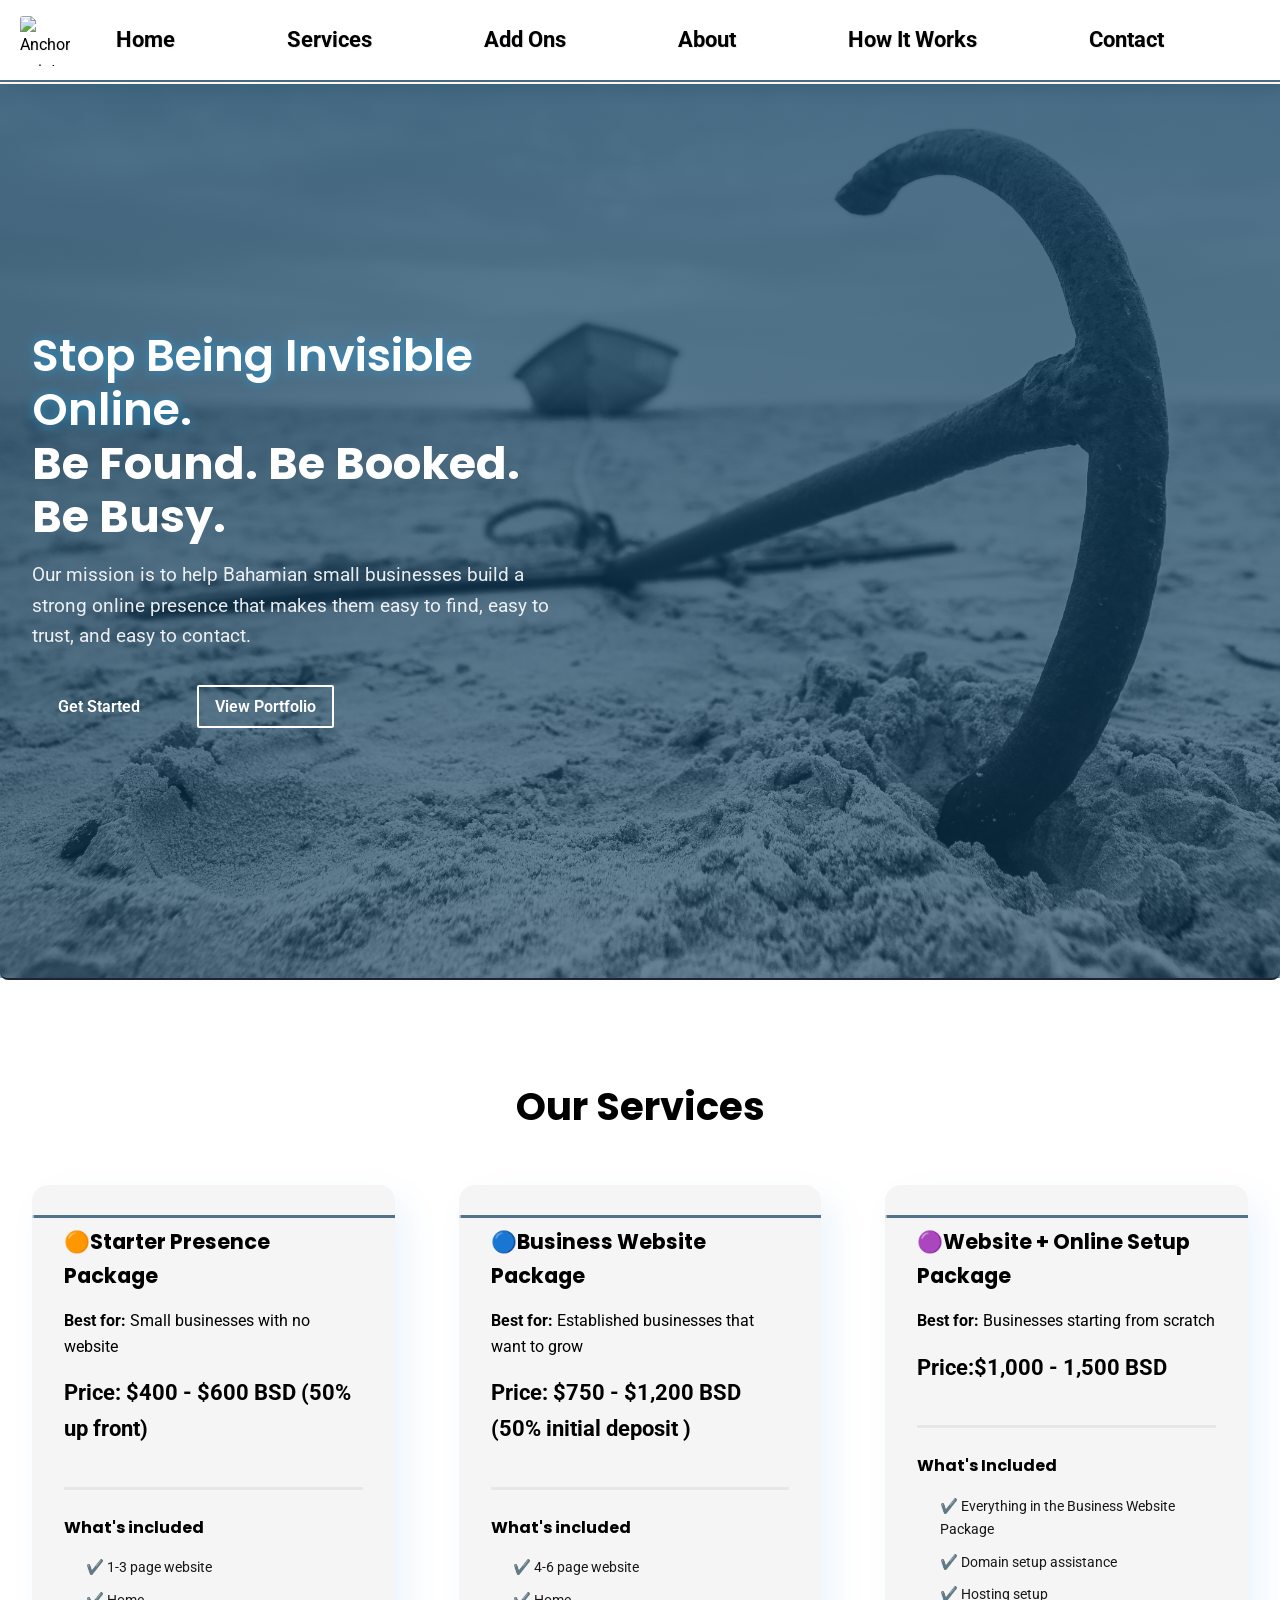
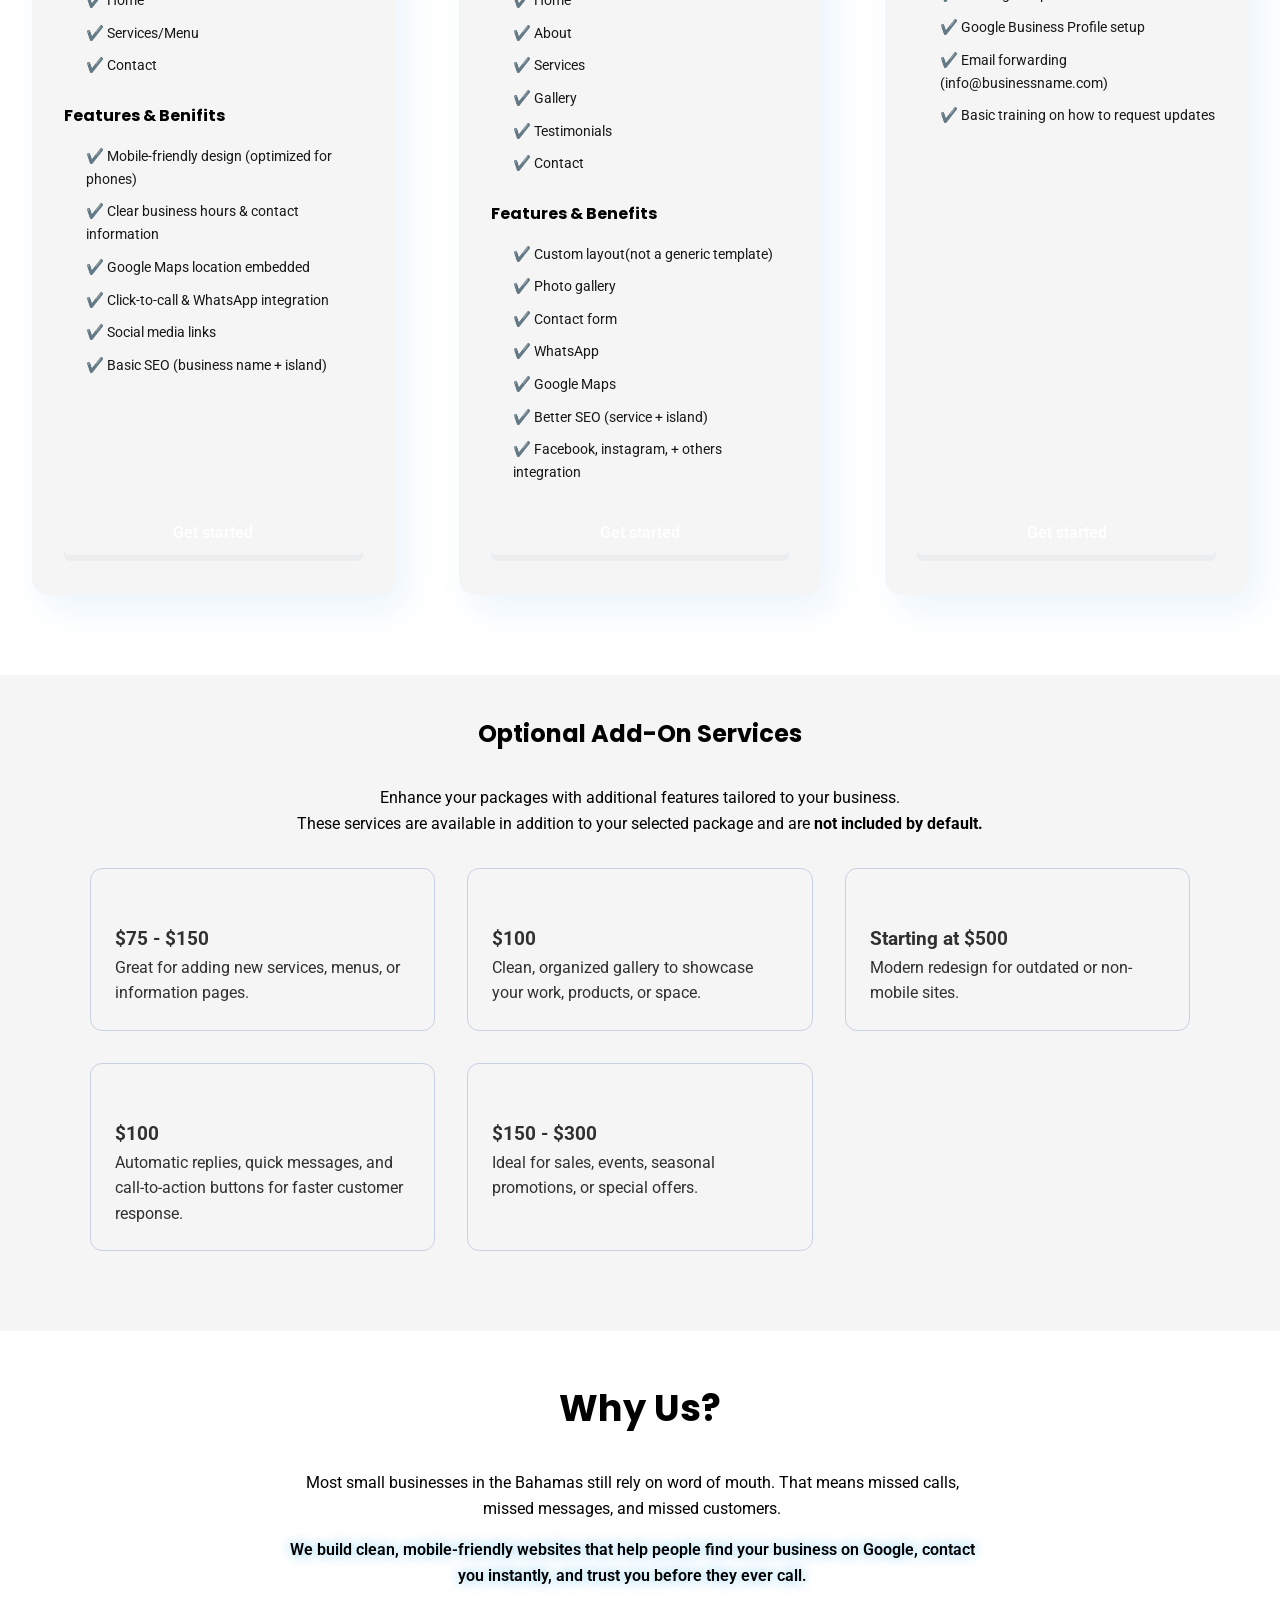
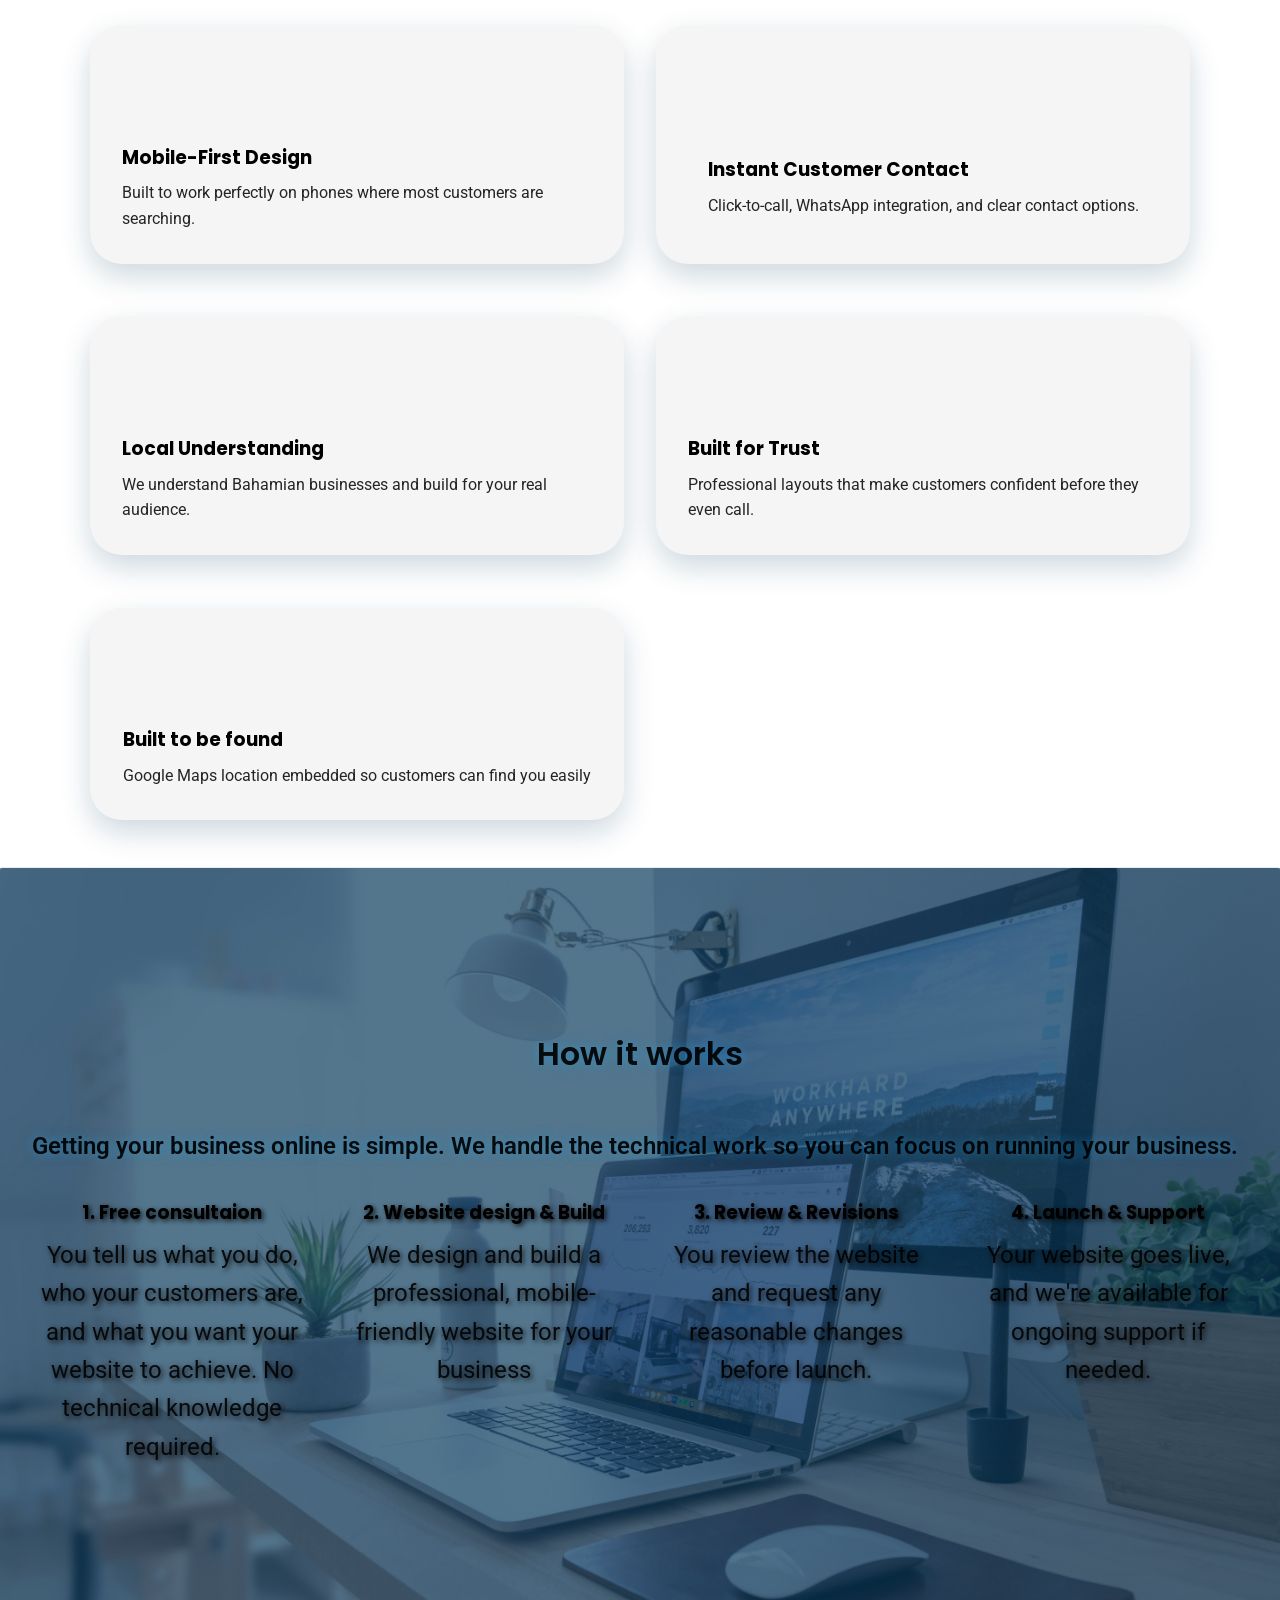
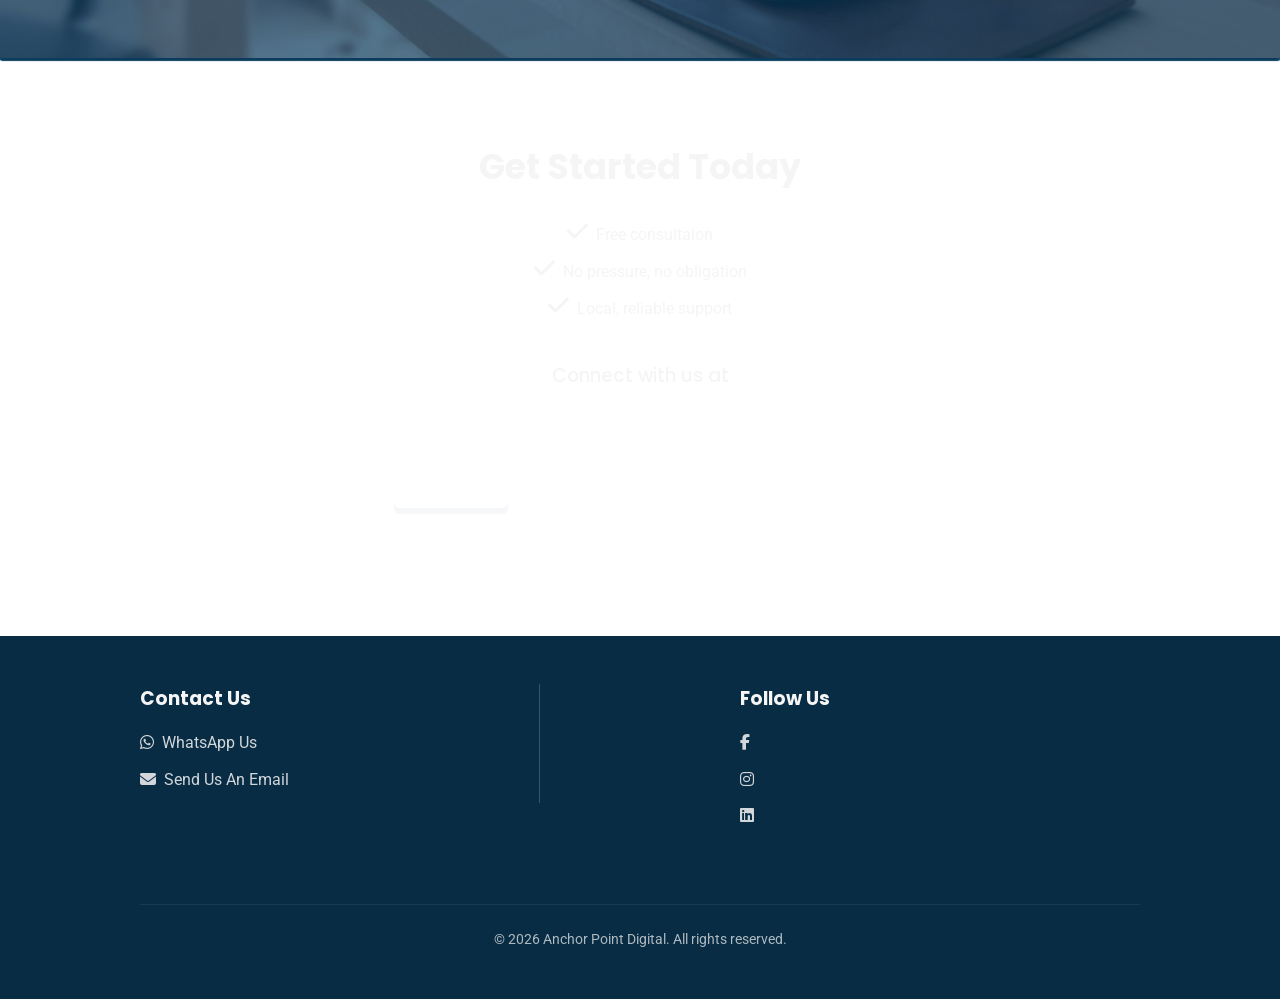
==== index.html @ 04b08243 "Update index.html" ====
<!DOCTYPE html>
<html lang="en">
<head>
    <meta charset="UTF-8">
    <meta name="viewport" content="width=device-width, initial-scale=1.0">
    <title>Anchor Point Digital</title>
    <link rel="stylesheet" href="css/root.css">
    <link rel="stylesheet" href="css/styles.css">    
    <link rel="preconnect" href="https://fonts.googleapis.com"/>
    <link rel="preconnect" href="https://fonts.gstatic.com" crossorigin/>
    <link href="https://fonts.googleapis.com/css2?family=Poppins:ital,wght@0,100;0,200;0,300;0,400;0,500;0,600;0,700;0,800;0,900;1,100;1,200;1,300;1,400;1,500;1,600;1,700;1,800;1,900&family=Roboto:ital,wght@0,100..900;1,100..900&display=swap" rel="stylesheet"/>
    <link rel="stylesheet" href="https://cdnjs.cloudflare.com/ajax/libs/font-awesome/6.5.1/css/all.min.css"/>
</head>

<body>
    <header>
        <!-- Logo plus quick links -->
        <nav class="nav-bar">
            <div class="nav-container">
                <img src="images/logo.png" alt="Anchor point digital Logo">

                <!-- desktop Menu -->

                <ul class="nav-links">
                    <li><a href="#home">Home</a></li>
                    <li><a href="#services">Services</a></li>
                    <li><a href="#addons">Add Ons</a></li>
                    <li><a href="#why-us">About</a></li>
                    <li><a href="#how-it-works"> How It Works</a></li>
                    <li><a href="#contact">Contact</a></li>
                </ul>

                <!-- Mobile humburger ☰</button> -->
            <button class="menu-toggle">☰</button>
            </div>
            

            <ul class="dropdown-menu">
                <li class="menu-logo">
                    <img src="../images/AnchorDigital.png" alt="company Logo"/>
                </li>
            
           <!-- Mobile dropdown menu -->
                    <li><a href="#home">Home</a></li>
                    <li><a href="#services">Services</a></li>
                    <li><a href="#addons">Add Ons</a></li>
                    <li><a href="#why-us">About</a></li>
                    <li><a href="how-it-works">How It Works</a></li>
                    <li><a href="#contact">Contact</a></li> 
                </ul>
           
                <!-- overlay -->
            <div class="overlay"></div>
        </nav>
    </header>

        <section id="home" class="hero">
            <div class="hero-overlay">
                <div class="hero-content">
                    <!-- headline, subheadline, CTA -->
                    <h1><span class="highlight">Stop Being Invisible Online.</span> <br/>Be Found. Be Booked. Be Busy.</h1>

                    <p>Our mission is to help Bahamian small businesses build a strong online presence that makes them easy to find, easy to trust, and easy to contact.</p>

                    <div class="hero-buttons">
                        <a href="#" class="btn-primary">Get Started</a>
                        <a href="#" class="btn-secondary">View Portfolio</a>
                    </div>
                </div>
            </div>
        </section>

        <main>
            <section id="services" class="services">
                <!-- Service cards -->
                    <div class="service-container">
                    
                    <h2>Our Services</h2>

                        <div class="services-grid">

                            <div class="service-card">
                                <h3>🟠Starter Presence Package</h3>

                                <p><strong>Best for:</strong> Small businesses with no website</p>

                                <span class="price"><p><strong>Price:</strong> $400 - $600 BSD (50% up front)</p></span>
                                <hr/>

                                <h4> What's included</h4>

                                <ul>
                                    <li>✔️ 1-3 page website</li>
                                    <li>✔️ Home</li>
                                    <li>✔️ Services/Menu</li>
                                    <li>✔️ Contact</li>
                                </ul>

                                    
                                <h4>Features & Benifits</h4>

                                <ul>
                                    <li>✔️ Mobile-friendly design (optimized for phones)</li>
                                    <li>✔️ Clear business hours & contact information</li>
                                    <li>✔️ Google Maps location embedded</li>
                                    <li>✔️ Click-to-call & WhatsApp integration</li>
                                    <li>✔️ Social media links</li>
                                    <li>✔️ Basic SEO (business name + island)</li>
                                </ul>

                                <a href="#contact" class="btn-primary"> Get started</a>
                            </div>
                        
                            

                            <div class="service-card">
                                    <h3>🔵Business Website Package</h3>
                                    <p><strong>Best for:</strong> Established businesses that want to grow</p>
                                    <span class="price"><p><strong>Price: $750 - $1,200 BSD (50% initial deposit )</strong></p></span>
                                    <hr/>
                                
                                    <h4>What's included</h4>

                                <ul>
                                    <li>✔️ 4-6 page website</li>
                                    <li>✔️ Home</li>
                                    <li>✔️ About</li>
                                    <li>✔️ Services</li>
                                    <li>✔️ Gallery</li>
                                    <li>✔️ Testimonials</li>
                                    <li>✔️ Contact</li>
                                </ul>

                                    

                                <h4>Features & Benefits</h4>

                                <ul>
                                    <li>✔️ Custom layout(not a generic template)</li>
                                    <li>✔️ Photo gallery</li>
                                    <li>✔️ Contact form</li>
                                    <li>✔️ WhatsApp</li>
                                    <li>✔️ Google Maps</li>
                                    <li>✔️ Better SEO (service + island)</li>
                                    <li>✔️ Facebook, instagram, + others integration</li>
                                </ul>

                                        <a href="#contact" class="btn-primary"> Get started</a>
                                </div>

                            <div class="service-card">
                                    <h3>🟣Website + Online Setup Package</h3>
                                    <p><strong>Best for:</strong> Businesses starting from scratch</p>
                                
                                    <p class="price"><strong>Price:</strong>$1,000 - 1,500 BSD</p>
                                    <hr/>

                                    <h4>What's Included</h4>

                                    <ul>
                                        <li>✔️ Everything in the Business Website Package</li>
                                        <li>✔️ Domain setup assistance</li>
                                        <li>✔️ Hosting setup</li>
                                        <li>✔️ Google Business Profile setup</li>
                                        <li>✔️ Email forwarding (info@businessname.com)</li>
                                        <li>✔️ Basic training on how to request updates</li>
                                    </ul>
                                    <a href="#contact" class="btn-primary"> Get started</a>
                            </div>
                        </div>
                    </div>
            </section>  
                
            <section id="addons" class="addons">        
                    <div class="addons-container">

                        <div class="addons-header">
                            <h2>Optional Add-On Services</h2>
                            <p>Enhance your packages with additional features tailored to your business.</p>
                            <p>These services are available in addition to your selected package and are <strong>not included by default.</strong></p>
                        </div>
                        
                        <div class="addons-grid"> 
                            
                            <div class="addon-card"> 
                                <h3>Extra Page</h3>
                                <p class="addon-price">$75 - $150</p>
                                <p>Great for adding new services, menus, or information pages.</p>
                            </div>
                                
                            <div class="addon-card">
                                <h3>Photo Gallery Setup</h3>
                                <p class="addon-price">$100</p>
                                <p>Clean, organized gallery to showcase your work, products, or space.</p>
                            </div>
                                
                            <div class="addon-card">
                                <h3>Website Redesign</h3>
                                <p class="addon-price">Starting at $500</p>
                                <p>Modern redesign for outdated or non-mobile sites.</p>
                            </div>
                                
                            <div class="addon-card">
                                <h3>WhatsApp Automation Setup</h3>
                                <p class="addon-price">$100</p>
                                <p>Automatic replies, quick messages, and call-to-action buttons for faster customer response.</p>
                            </div>
                                
                            <div class="addon-card"> 
                                <h3>Promotional Landing Page</h3>
                                <p class="addon-price">$150 - $300</p>
                                <p>Ideal for sales, events, seasonal promotions, or special offers.</p>
                            </div>  
                        </div>
                    </div>
            </section>

            <section id="why-us" class="why-us">
                <div class="why-container">
               <!-- trust and benefits -->

                    <div class="why-intro">
                        <h2>Why Us?</h2>
                        <p>Most small businesses in the Bahamas still rely on word of mouth. That means missed calls, missed messages, and missed customers.</p>

                        <p class="highlight">We build clean, mobile-friendly websites that help people find your business on Google, contact you instantly, and trust you before they ever call.</p>
                    </div>

                    <div class="why-grid">
                        <div class="why-items">
                            <div class="why-icon">
                                <i class="fa-solid fa-mobile-screen"></i>
                            </div>

                            <div class="why-text"> 
                                <h3>Mobile-First Design</h3>
                                <p>Built to work perfectly on phones where most customers are searching.</p>
                            </div>
                        </div>

                        <div class="why-items">
                            <div class="why-icon">
                                <i class="fa-solid fa-comments"></i>
                            </div>

                            <div class="why-text">
                                <h3>Instant Customer Contact</h3>
                                <p>Click-to-call, WhatsApp integration, and clear contact options.</p>
                            </div>
                        </div>

                        <div class="why-items">
                            <div class="why-icon">
                                <i class="fa-solid fa-handshake"></i>
                            </div>
                            <div class="why-text">
                                <h3>Local Understanding</h3>
                                <p>We understand Bahamian businesses and build for your real audience.</p>
                            </div>
                        </div>

                            <div class="why-items">
                                <div class="why-icon">
                                    <i class="fa-solid fa-shield-halved"></i>
                                </div> 

                                <div class="why-text">
                                    <h3>Built for Trust</h3>
                                    <p>Professional layouts that make customers confident before they even call.</p>
                                </div>
                            </div>

                        <div class="why-items">
                            <div class="why-icon">
                                <i class="fa-solid fa-location-dot"></i>
                            </div>

                            <div class="why-text">
                              <h3>Built to be found</h3>
                                <p> Google Maps location embedded so customers can find you easily</p>  
                            </div>
                        </div>
                    </div>
                </div>
            </section>

            <section id="how-it-works" class="how-it-works">
                <div class="how-overlay">
                    <div class="how-it-works-container">
                        <!-- How it works -->
                        <h2 class="highlight">How it works</h2>
                        <!-- Four step process -->
                        <p class="highlight">Getting your business online is simple. We handle the technical work so you can focus on running your business.</p>

                        <div class="steps">

                            <div class="step">
                                <h3>1. Free consultaion</h3>
                                <p>You tell us what you do, who your customers are, and what you want your website to achieve. No technical knowledge required.</p>
                            </div>

                            <div class="step">
                                <h3>2. Website design & Build</h3>
                                <p>We design and build a professional, mobile-friendly website for your business</p>
                            </div>

                            <div class="step">
                                <h3>3. Review & Revisions</h3>
                                <p>You review the website and request any reasonable changes before launch.</p>
                            </div>

                            <div class="step">
                                <h3>4. Launch & Support</h3>
                                <p>Your website goes live, and we're available for ongoing support if needed.</p>
                            </div>
                        </div>
                    </div>
                </div>
            </section>

            <section id="contact" class="contact-cta">
                <!-- contact -->

                    <div class="cta-container">
                     
                        <h2>Get Started Today</h2>

                        <div class="cta-benefits">
                            <p><i class="fa-solid fa-check"></i>Free consultaion</p>
                            <p><i class="fa-solid fa-check"></i>No pressure, no obligation</p>
                            <p><i class="fa-solid fa-check"></i>Local, reliable support</p>
                        </div>
 

                        <h3>Connect with us at</h3>

                        <div class="cta-buttons">
                            <a href="tel:12428220994" class="btn-primary">Call Now</a>
                            <a href="//wa.me/12428220994" class="btn-secondary">WhatsApp Us</a>
                            <a href="#" class="btn-outline">Request A Free Quote</a>
                        </div>  
                    </div>
            </section>
        </main>

        <footer class="footer">

            <div class="footer-container">

                <!-- Contact information -->
                <div class="footer-col"> 
                    <h3>Contact Us</h3>

                    <a href="https://wa.me/12428220994">
                    <i class="fa-brands fa-whatsapp"></i>WhatsApp Us</a>

                    <a href="mailto:altan_leonce@hotmail.com">
                    <i class="fa-solid fa-envelope"></i>Send Us An Email</a>  
                </div>

                <!-- social column -->

                <div class="footer-col">
                    <h3>Follow Us</h3>

                    <div class="social-icons">
                        <a href="#"><i class="fa-brands fa-facebook-f"></i></a>
                        <a href="#"><i class="fa-brands fa-instagram"></i></a>
                        <a href="#"><i class="fa-brands fa-linkedin"></i></a>
                    </div>
                </div>
                
                <div class="footer-bottom">
                        <p>© 2026 Anchor Point Digital. All rights reserved.</p>
                    </div>
            </div>
        </footer>  
        <script src="js/main.js"></script>
</body>
</html>
---- css/styles.css ----
*{
  box-sizing: border-box;
  margin: 0;
  padding: 0;
}

html {
  scroll-behavior: smooth;
}

body {
  min-height: 100vh;
  margin: 0rem;
  font-family: 'Roboto',sans-serif;
  font-size: var(--primary-font-size);
  line-height: 1.6;
  color: var(--primary-text);
  background-color: var(--background-color);
  /* clean look on mobile */
  -webkit-font-smoothing: antialiased;
   text-rendering: optimizeLegibility;
   /* prevents accidental horizontal scrolling on mobile. */
   overflow-x: hidden;
}

/* universal fonts */
h1, h2, h3, h4, h5 {
  font-family: 'Poppins', sans-serif;
}


.hero p {
  font-size: 1.125rem; /*18px*/
}

/* correct scrolling */

section {
  scroll-margin-top: 70px;
}

/* Desktop nav in mobile mode */

.nav-links {
  display: none;
}

.nav-bar {
  position: fixed;
  background-color: var(--secondary-color);
  top: 0;
  width: 100%;
  box-shadow: 0 2px 10px (0, 0, 0, 0, 0.5);
  z-index: 1003;
  background: transparent;
}

.nav-container {
  display: flex;
  justify-content: space-between;
  align-items: center;
  padding: 1rem 1.25rem;
  background-color: var(--accent-color);
}

.nav-logo {
  height: 40px;
}

nav {
  background: var(--background-light);
  box-shadow: 5px 4px 15px rgba(11, 60, 93, 0.2);
  text-shadow: 1px 1px 1px rgba(227, 226, 233, 0.8);
  border-bottom: 2px solid seashell;
}

nav li {
  height: 2.4rem;
}

.nav-links li a:active {
  transform: translateY(4px) scale(0.95);
}

.nav-links li a.active {
  color: var(--secondary-color);
  text-shadow: 0 4px 8px rgba(8, 117, 190, 0.9);
}


nav img {
  width:50px;
  height: 50px;
  border-radius: 3px;
}

/* Menu toggle */

.menu-toggle {
  font-size: 1.8rem;
  background: none;
  border: none;
  cursor: pointer;
  color: var(--primary-color);
  display: block;
}

/* Dropdown menu */

.dropdown-menu {
  position:fixed;
  left: -75%;
  display: flex;
  flex-direction: column;
  text-align: center;
  background-color: var(--primary-color);
  color: white;
  width: 65%;
  z-index: 1002;
  border-bottom: 2px solid rgb(33, 33, 47);
  height: 100vh;
  padding-bottom: 3rem;
  padding-left: 0.5rem;
  transition: left 0.3s ease;
  border-top-right-radius: 12px;
  border-bottom-right-radius: 12px;
  box-shadow: 4px 0 20px rgba(0, 0, 0, 0.2); 
}

.dropdown-menu li {
  margin-bottom: 1.5rem;
  padding: 0.75rem 0;
  background-color: none;
}

.dropdown-menu li a {
  position: relative;
  display: block;
  padding: 1px;
  color: whitesmoke;
  font-family: inherit;
  font-weight: 600;
  font-size: 1.5rem;
  text-decoration: none;
  transition: color 0.3s ease;
  background-color: none;
}

.dropdown-menu li a:hover {
  color: var(--secondary-color);
  transform: translateX(6px);
}

.dropdown-menu li a::before {
  content: "";
  position: absolute;
  left: -10px;
  top: 50%;
  transform: translateY(-10%) scale(0);
  width: 4px;
  height: 70%;
  background-color: var(--secondary-color);
  border-radius: 2px;
  transition: transform 0.3s ease;
}

.dropdown-menu li a:hover::before {
  transform: translateY(-10%) scale(1);
}

.dropdown-menu li a::after {
  content: "";
  position: absolute;
  left: 0;
  bottom: -5px;
  width: 0%;
  height: 2px;
  background: var(--secondary-color);
  transition: width 0.3s ease;
}

.dropdown-menu li a:hover::after {
  width: 98%;
}

.overlay {
  position: fixed;
  top: 0;
  left: 0;
  width: 100%;
  height: 100vh;
  background-color: rgba(11, 60, 93, 0.40);
  display: none;
  z-index: 1000;
  transition: opacity 0.3s ease;
  backdrop-filter: blur(2px);
}

.overlay.active {
  display: block;
}

.dropdown-menu.active {
  left: 0;
}

@keyframes slideDown {
  0% {opacity: 0; transform: translateY(-10px);}
  100% {opacity: 1; transform: translateY(0);}
}

/* company logo in menu */

.menu-logo {
  margin-top: 2rem;
  text-align: center;
}

.menu-logo img {
  width: 120px;
  height: 50px;
  border-radius: 10px;
}

.menu-logo {
  text-align: center;
}

/* Hero section */

.hero {
  position: relative;
  height: 100vh;
  background-image: url('../images/Anchor.jpg.jpg');
  background-repeat: no-repeat;
  background-position: center;
  background-size: cover;
  display: flex;
  align-items: center;
  border-radius: 8px;
  border-bottom: 2px solid rgb(33, 33, 47);
  margin-top: 5rem;
}

/* Hero overlay */

.hero-overlay {
  width: 100%;
  height: 100%;
  background: linear-gradient(
    rgba(11, 60, 93, 0.75),
    rgba(11, 60, 93, 0.55)
  );
  display: flex;
  align-items: center;
}

/* hero content */

.hero-content {
  color: white;
  padding: 0 2rem;
  max-width: 600px;
}

.hero h1 {
  font-size: 2.8rem;
  line-height: 1.2;
  margin-bottom: 1rem;
}

.hero p {
  font-size: 1.2rem;
  margin-bottom: 2rem;
  opacity: 0.9;
}

/* hero span */

.highlight {
  color: var(--secondary-color);
  text-shadow: 0 0 12px rgba(28, 167, 236, 0.6);
}

/* CTA Buttons */

.hero-buttons {
  display: flex;
  align-items: center;
  gap: 1rem;
  flex-wrap: wrap;
}

.btn-primary {
  position: relative;
  background-color: var(--secondary-color);
  color: white;
  padding: 0.6rem 1.6rem;
  border-radius: 6px;
  text-decoration: none;
  font-weight: 600;
  margin-right: 1rem;
  font-family: inherit;
  overflow: hidden;
  transition: 0.3s ease;
  box-shadow: 0 6px 0 rgba(11, 60, 90, 0.04);
}


.btn-primary:hover {
  background-color: var(--primary-color);
}

/* primary btn before and after */

.btn-primary::after {
  height: 100%;
  width: 100%;
  top: 0;
  left: 0;
  background: rgba(255,255,255,0.05);
  transform: scaleX(0);
  transform-origin: left;
}

.btn-primary:hover::before {
  width: 100%;
  left: 0;
}

.btn-primary:hover::after {
  transform: scaleX(1);
}

/* secondary btn */

.btn-secondary {
  position: relative;
  display: inline-block;
  border: 2px solid white;
  color: white;
  padding: 0.4rem 1rem;
  text-decoration: none;
  font-weight: 600;
  font-family: inherit;
  transition: color 0.3s ease, border-color 0.3s ease;
  border-radius: 2px;
  overflow: hidden;
  z-index: 1;
}



/* before and after seconday buttons */

.btn-secondary::before {
  content: "";
  position: absolute;
  top: 0;
  left: -100%;
  height: 100%;
  width: 100%;
  background: var(--secondary-color);
  transition: left 0.3s ease;
  z-index: -1;
}

.btn-secondary::after {
  content: "";
  position: absolute;
  top: 0;
  left: -75%;
  width: 50%;
  height: 100%;
  background: linear-gradient(
    120deg, 
    transparent,
    rgba(255, 255, 255, 0.4)
  );
  transform: skewX(-20deg);
  transition: left 0.5s ease;
}

.btn-secondary:hover::before {
  left: 0;
}

.btn-secondary:hover::after {
  left: 130%;
}

.btn-secondary:hover {
  border-color: var(--secondary-color);
}

/* before and after button unviersal styles*/

.btn-primary::before, 
.btn-secondary::after {
  content: "";
  position: absolute;
  width: 0;
  height: 2px;
  background: white;
  bottom: 0;
  left: 50%;
  transition: all 0.3s ease;
}

/* button sinking */

.btn-primary,.btn-secondary {
  transition: transform 0.08s ease, box-shadow 0.08s ease; 
}

.btn-primary:active,
.btn-secondary:active {
  transform: translateY(4px);
  box-shadow: 0 2px 0 reba(0, 0, 0, 0.03);
  box-shadow: 0 2px 0 rgba(12, 11, 11, 0.3);
  border-radius: 3px;
}

/* services section */
.services {
  background-color: var(--accent-color);
  padding: 6rem 2rem;
}

.services-container {
  max-width: 1200px;
  margin: 0 auto;
}

/* section heading */

.services h2 {
  text-align: center;
  font-size: 2.4rem;
  color: var(--primary-color);
  margin-bottom: 3rem;
}

/* grid layout */

.services-grid {
  display: grid;
  gap: 4rem;
}

@media (min-width: 900px) {
  .services-grid {
    grid-template-columns: repeat(3, 1fr);
  }
}

/* service cards */

.service-card {
  position: relative;
  background-color: whitesmoke;
  padding: 2.5rem 2rem;
  border-radius: 16px;
  box-shadow: 12px 15px 35px rgba(11, 132, 213, 0.08);
  display: flex;
  flex-direction: column;
  transition: transform 0.3s ease, box-shadow 0.3s ease;
  overflow: hidden;
  margin-bottom: -1rem;
}

/* service cards hover */

.service-card:hover {
  transform: translateY(-10px);
  box-shadow: 3px 2px 5px 8px rgba(1, 12, 114, 0.3);
  transition: transform 0.3s ease;
}

.service-card h3 {
  color: var(--primary-color);
  margin-bottom: 1rem;
  font-size: 1.3rem;
}

.price {
  font-size: 1.4rem;
  font-weight: 700;
  color: var(--secondary-color);
  margin: 1rem 0;
}

.service-card hr {
  border: none;
  height: 1px;
  background: #e5e7eb;
  margin: 1.5rem 0;
  padding: 1.5px 0;
  border-bottom: 1px solid seashell;
}
.service-card ul {
  list-style: none;
  padding: 0;
  margin: 1rem 0;
}

.service-card ul li {
  font-size: 0.95rem;
  margin-bottom: 0.6rem;
  padding-left: 1.4rem;
  position: relative;
  font-size: 0.9rem;
  opacity: 0.9;
}

.service-card ul li::before {
  content:"";
  position: absolute;
  left:0;
  color: var(--secondary-color);
  font-weight: bold;
}

/* button alignment */
.service-card .btn-primary {
  margin-top: auto;
  text-align: center;
  width: 100%;
}

.service-card::before { 
  content: "";
  position: absolute;
  top: 0;
  left: 0;
  width: 100%;
  height: 30px;
  background: linear-gradient(
    90deg,
    var(--primary-color),
    var(--secondary-color)
  );
  box-shadow: 1px 1px 1px 1.5px rgba(11, 60, 93, 0.70);
}

/* Optional services */

.addons {
  background-color: whitesmoke;
  padding: 5rem 2rem;
}

/* addons-container */

.addons-container {
  max-width: 1100px;
  margin: 0 auto;
}

.addons-header {
  margin-top: -2.5rem;
  margin-bottom: 2rem;
}

.addons-header h2 {
  padding-bottom: 2rem;
  color: var(--primary-color);
}

/* grid layout */

.addons-grid {
  display: grid;
  gap: 2rem;
  flex-direction: column;
}

@media (min-width: 768px) {
  .addons-grid {
    grid-template-columns: repeat(3, 1fr);
  }
}

/* add-on cards style */

.addon-card {
  border: 1px solid #c8d0e1;
  padding: 1.5rem;
  border-radius: 12px;
  transition: all 0.3s ease;
}

/* addon-card hover */

.addon-card:hover {
  border-color: var(--secondary-color);
  transform: translateY(-5px);
  box-shadow: 0 10px 10px rgba(11, 60, 93, 0.8);
}

/* addon-prices */

.addon-price {
  font-weight: 700;
  font-size: 1.2rem;
  color: var(--secondary-color);
  margin: 0.5rem 0 1rem;
  white-space: nowrap;
}

/* addon-card h3 styling */

.addon-card h3 {
  margin: 0 0 0.05rem;
  background: linear-gradient(
    90deg,
    var(--primary-color),
    var(--secondary-color)
  );
  -webkit-text-fill-color: transparent;
  -webkit-background-clip: text;
}

.addon-card p {
  margin: 0;
  opacity: 0.8;
}

/* Why-us */

.why-us {
  background-color: var(--accent-color);
  padding: 2rem 2rem;
}

/* why-container */
.why-container {
  max-width: 1100px;
  margin: 1rem auto;
}

/* intro styling */

.why-intro {
  text-align: center;
  margin-bottom: 1rem;
}

.why-intro h2 {
  font-size: 2.3rem;
  color: var(--primary-color);
  line-height: 1.6;
  padding-bottom: 1rem;
}

.why-intro p {
  margin-top: 1rem;
  margin-bottom: 1rem;
  line-height: 1.6;
  max-width: 700px;
}

.highlight {
  font-weight: 600;
}

/* why us grid */

.why-grid {
  display: grid;
  gap: 2rem;
}

@media (min-width: 768px) {
  .why-grid {
    grid-template-columns: repeat(2, 1fr);
  }
}

/* benefit cards */

.why-items {
  display: flex;
  flex-direction: column;
  align-items: center;
  justify-content: center;
  gap: 1.2rem;
  background-color: whitesmoke;
  padding: 2rem;
  border-radius: 2rem;
  box-shadow: 0 12px 30px rgba(11, 60, 93, 0.2);
  transition: transform 0.25s ease, box-shadow 0.25s ease;
  margin-top: 1.3rem;
}

/* icon styles */

.why-icon {
  width: 50px;
  height: 50px;
  min-width: 50px;
  border-radius: 50%;
  background-color: var(--secondary-color);
  color: whitesmoke;
  display: flex;
  flex-direction: column;
  align-items: center;
  justify-content: center;
  font-weight: bold;
  font-size: 1.2rem;
  margin-bottom: 1rem;
}

.why-items h3 {
 
  margin: 0 0 0.5rem;
  color: var(--primary-color);
}

.why-items:hover {
  transform: translateY(-6px);
  box-shadow: 0 18px 40px rgba(11, 60, 93, 0.30);
}

.why-text p {
  align-items: center;
  margin: 0;
  line-height: 1.6;
  opacity: 0.85;
}

/* How it works section */

.how-it-works {
  background-image: url("../images/How\ it\ works.jpg");
  background-repeat: no-repeat;
  background-size: cover;
  background-position:center;
}

.how-overlay {
  background: rgba(11, 60, 93, 0.7);
  padding: 10rem 2rem;
  border-bottom: 0.5px solid rgba(11, 60, 93);
  box-shadow: 0 1px 1px 1px rgba(11, 60, 93);
  border-radius: 3px;
}

.how-it-works h2 {
  text-align: center;
  margin-bottom: 3rem;
  font-size: 2rem;
  /* text-shadow: 2px 2px 5px rgba(9, 9, 9, 0.9); */
  color: var(--secondary-color);
  opacity: 0.9;
}

.how-it-works p {
  color: var(--secondary-color);
  font-size: 1.5rem;
  /* text-shadow: 1px 1px 3px rgba(9, 9, 9, 0.9); */
  margin-bottom: 2rem;
  opacity: 0.9;
}

.steps {
  display: flex;
  justify-content: center;
  gap: 2rem;
  flex-wrap: wrap;
  flex-direction: column;
}

.step {
  text-align: center;
  max-width: 280px;
}

.step h3 {
  margin-bottom: 0.5rem;
  color: var(--accent-color);
  text-shadow: 2px 2px 5px rgba(9, 9, 9, 0.9);
}

.step p {
  opacity: 0.9;
  color: var(--accent-color);
  text-align: center;
  text-shadow: 2px 2px 5px rgba(9, 9, 9, 0.9);
}

/* contact us section */

.contact-cta {
  background: var(--primary-color);
  color: whitesmoke;
  padding: 5rem 2rem;
  text-align: center;
}

/* cta-container */

.cta-container {
  max-width: 900px;
  margin: 0 auto;
}

.contact-cta h2 {
  font-size: 2.2rem;
  margin-bottom: 1.5rem;
}

.cta-benefits {
  margin-bottom: 2.5rem;
}

.cta-benefits p {
  margin: 0.5rem 0;
  font-size: 1rem;
}

.cta-benefits i {
  color: var(--secondary-color);
  margin-right: 0.5rem;
  font-size: 1.5rem;
}

.contact-cta h3 {
  margin-bottom: 1.5rem;
  font-weight: 500;
}

.cta-buttons {
  display: flex;
  flex-direction: column;
  justify-content: center;
  align-items: center;
  gap: 1rem;
  flex-wrap: wrap;
  padding: 3rem 8rem;
}

.btn-outline {
  border: 2px solid white;
  margin-top: 12px;
  color: white;
  text-decoration: none;
  font-weight: 600;
  font-family: inherit;
  transition: color 0.3s ease, border-color 0.3s ease;
  border-radius: 2px;
  overflow: hidden;
  z-index: 1;
}

.btn-outline:hover::before {
  content: "";
  position: absolute;
  top: 0;
  left: -100%;
  height: 100%;
  width: 100%;
  background: var(--secondary-color);
  transition: left 0.3s ease;
  z-index: -1;
}

.btn-outline::after {
  content: "";
  position: absolute;
  top: 0;
  left: -75%;
  width: 50%;
  height: 100%;
  background: linear-gradient(
    120deg, 
    transparent,
    rgba(255, 255, 255, 0.4)
  );
  transform: skewX(-20deg);
  transition: left 0.5s ease;
  
}

.btn-outline::before {
  left: 0;
}

.btn-outline:hover::after {
  left: 130%;
}

.btn-outline:hover {
  border-color: var(--secondary-color);
}

/* footer */

.footer {
  background: #082c44;
  color: whitesmoke;
  padding: 3rem 2rem;
}

.footer-container {
  max-width: 1000px;
  margin: 0 auto;
  display: flex;
  flex-direction: column;
  justify-content: space-between;
  flex-wrap: wrap;
  gap: 2rem;
}

.footer-col h3 {
  margin-bottom: 1rem;
}

.footer-col a {
  display: block;
  margin-bottom: 0.7rem;
  color: whitesmoke;
  text-decoration: none;
  opacity: 0.85;
}

.footer-col a:hover {
  opacity: 1;
}

.footer i {
  margin-right: 8px;
  color: var(--secondary-color);
}

.social-ions {
  display: flex;
  gap: 1rem;
  font-size: 1.3rem;
}

.social-ions a {
  color: whitesmoke;
  transition: transform 0.2s ease;
}

.social-ions a:hover {
  transform: translateY(-3px);
}

.footer-bottom {
  width: 100%;
  margin-top: 2rem;
  padding-top: 1.5rem;
  border-top: 1px solid rgba(255, 255, 255, 0.1);
  text-align: center;
  font-size: 0.85rem;
  opacity: 0.7;
}

/* Media queries */

/* =========================
   TABLET STYLES (768px+)
========================= */

@media (min-width: 768px) {

  .why-grid {
    grid-template-columns: repeat(2, 1fr);
  }

  .addons-grid {
    grid-template-columns: repeat(3, 1fr);
  }

  .cta-buttons {
    flex-direction: row;
  }

}


/* =========================
   DESKTOP STYLES (1024px+)
========================= */

@media (min-width: 1024px) {

  .menu-toggle {
    display: none;
  }

  .dropdown-menu {
    display: none !important;
  }

  .nav-links {
    display: flex;
    flex-direction: row;
    gap: 1rem;
    list-style: none;
  }

  .nav-links a {
    text-decoration: none;
    color: var(--primary-color);
    font-weight: 700;
    margin-right: 6rem;
    font-size: 1.4rem;
    cursor: pointer;
  }

  .nav-links a:hover {
    color: rgba(57, 72, 104, 0.80);
  }

  .nav-links li a {
    position: relative;
    transition: transform 0.08s ease, color 0.2 ease, text-shadow 0.2s ease;
  }

  .nav-links li a:hover {
    transform: translateY(-10px);
    text-shadow: 0 4px 6px rgba(11, 60, 93, 0.30);
    color: rgb(32, 45, 85, 0.8);
  }

  .nav-links li a:active {
    transform: translateY(4px);
    text-shadow: 0 1px 2px rgba(11, 60, 93, 0.2);
  }

  .nav-container {
    display: flex;
    justify-content: space-between;
  }

  .services-grid {
    grid-template-columns: repeat(3, 1fr);
  }

  .steps {
    flex-direction: row;
  }

  .addons-header {
    text-align: center;
  }

  .why-intro p {
    text-align: center;
    width: 100%;
    margin-left: 12rem;
  }

  .btn-outline {
    padding: .4rem .7rem;
    margin-top: 2px;
    margin-left: 12px;
  }

  .footer-container {
   display: flex;
   flex-direction: row;
   justify-content: space-between;
   align-items: flex-start;
  }

  .footer-col {
    width: 40%;
  }

  .footer-col:first-child {
    border-right: 1px solid rgba(225, 255, 255, 0.2);
    padding-right: 3rem;
  }

  .footer-col:last-child {
    padding-left: 3rem;
  }

  .footer-bottom {
    width: 100%;
    text-align: center;
    margin-top: 2rem;
  }
}
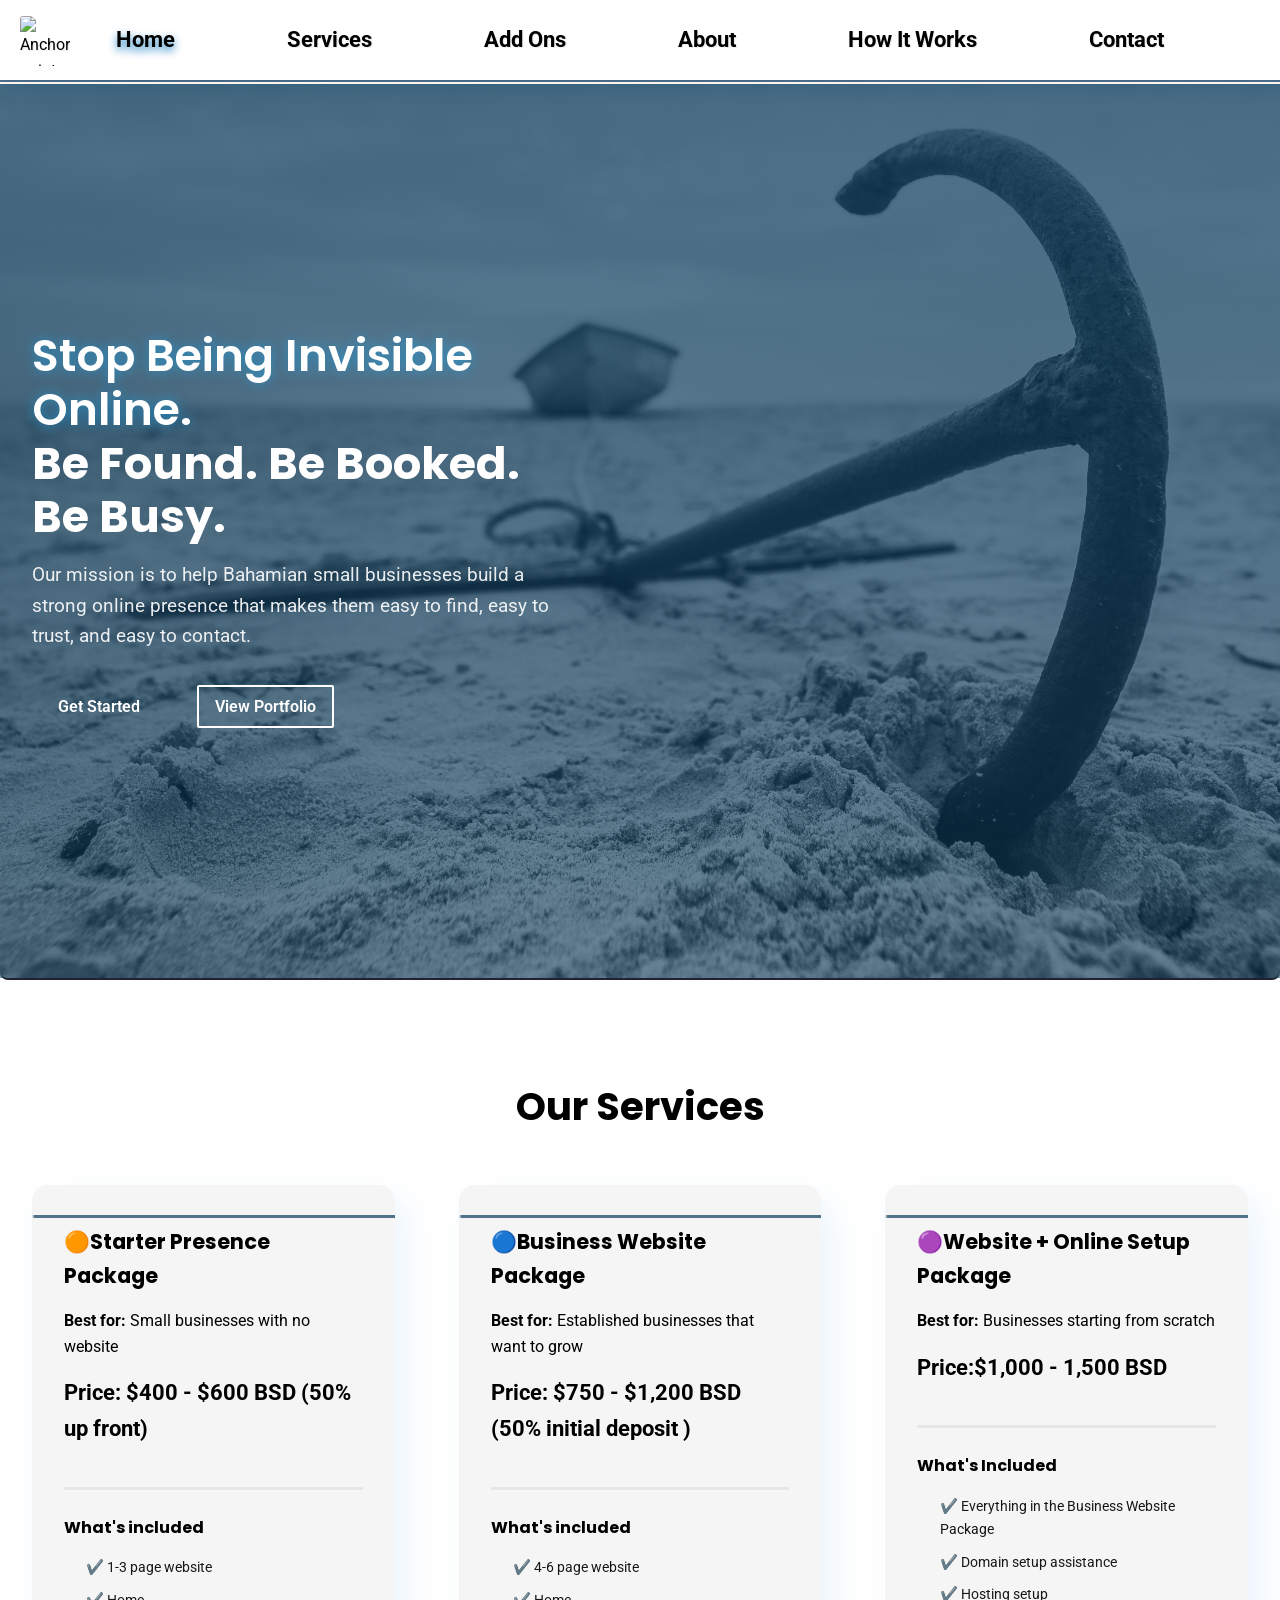
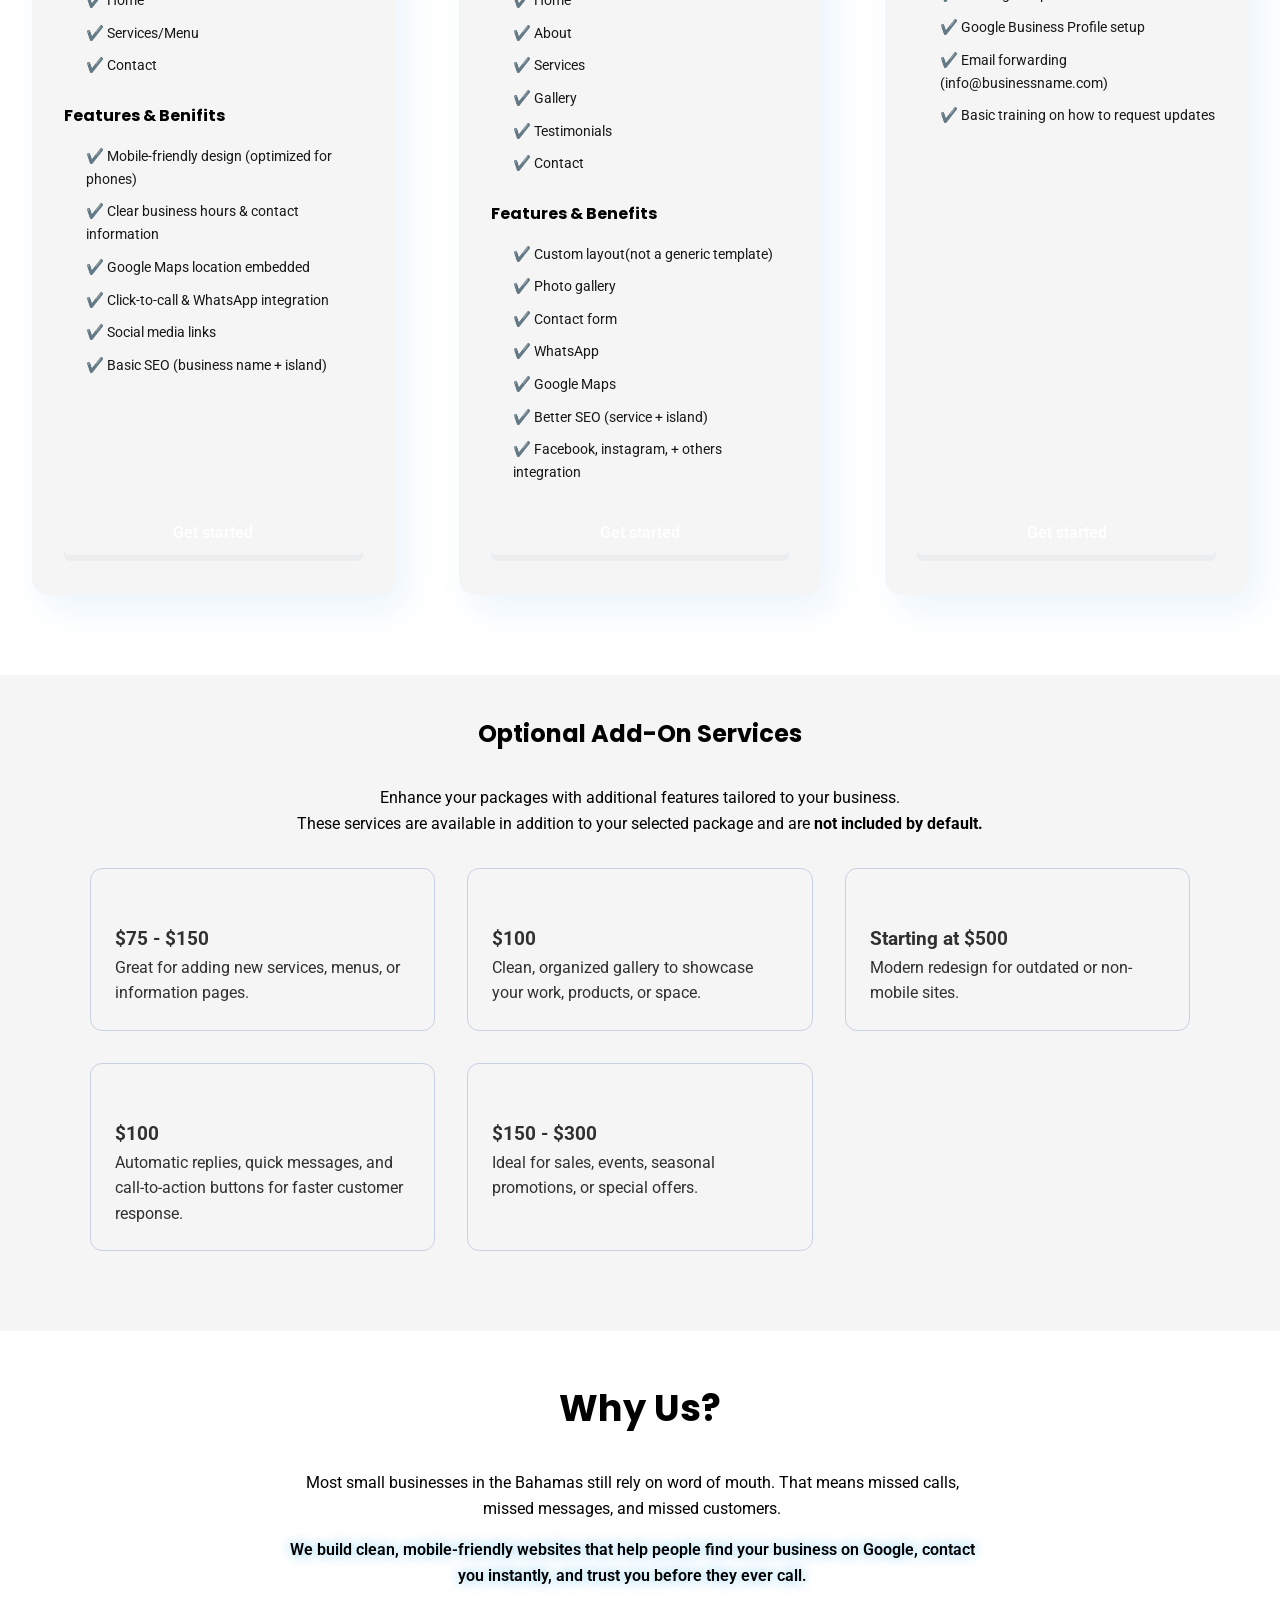
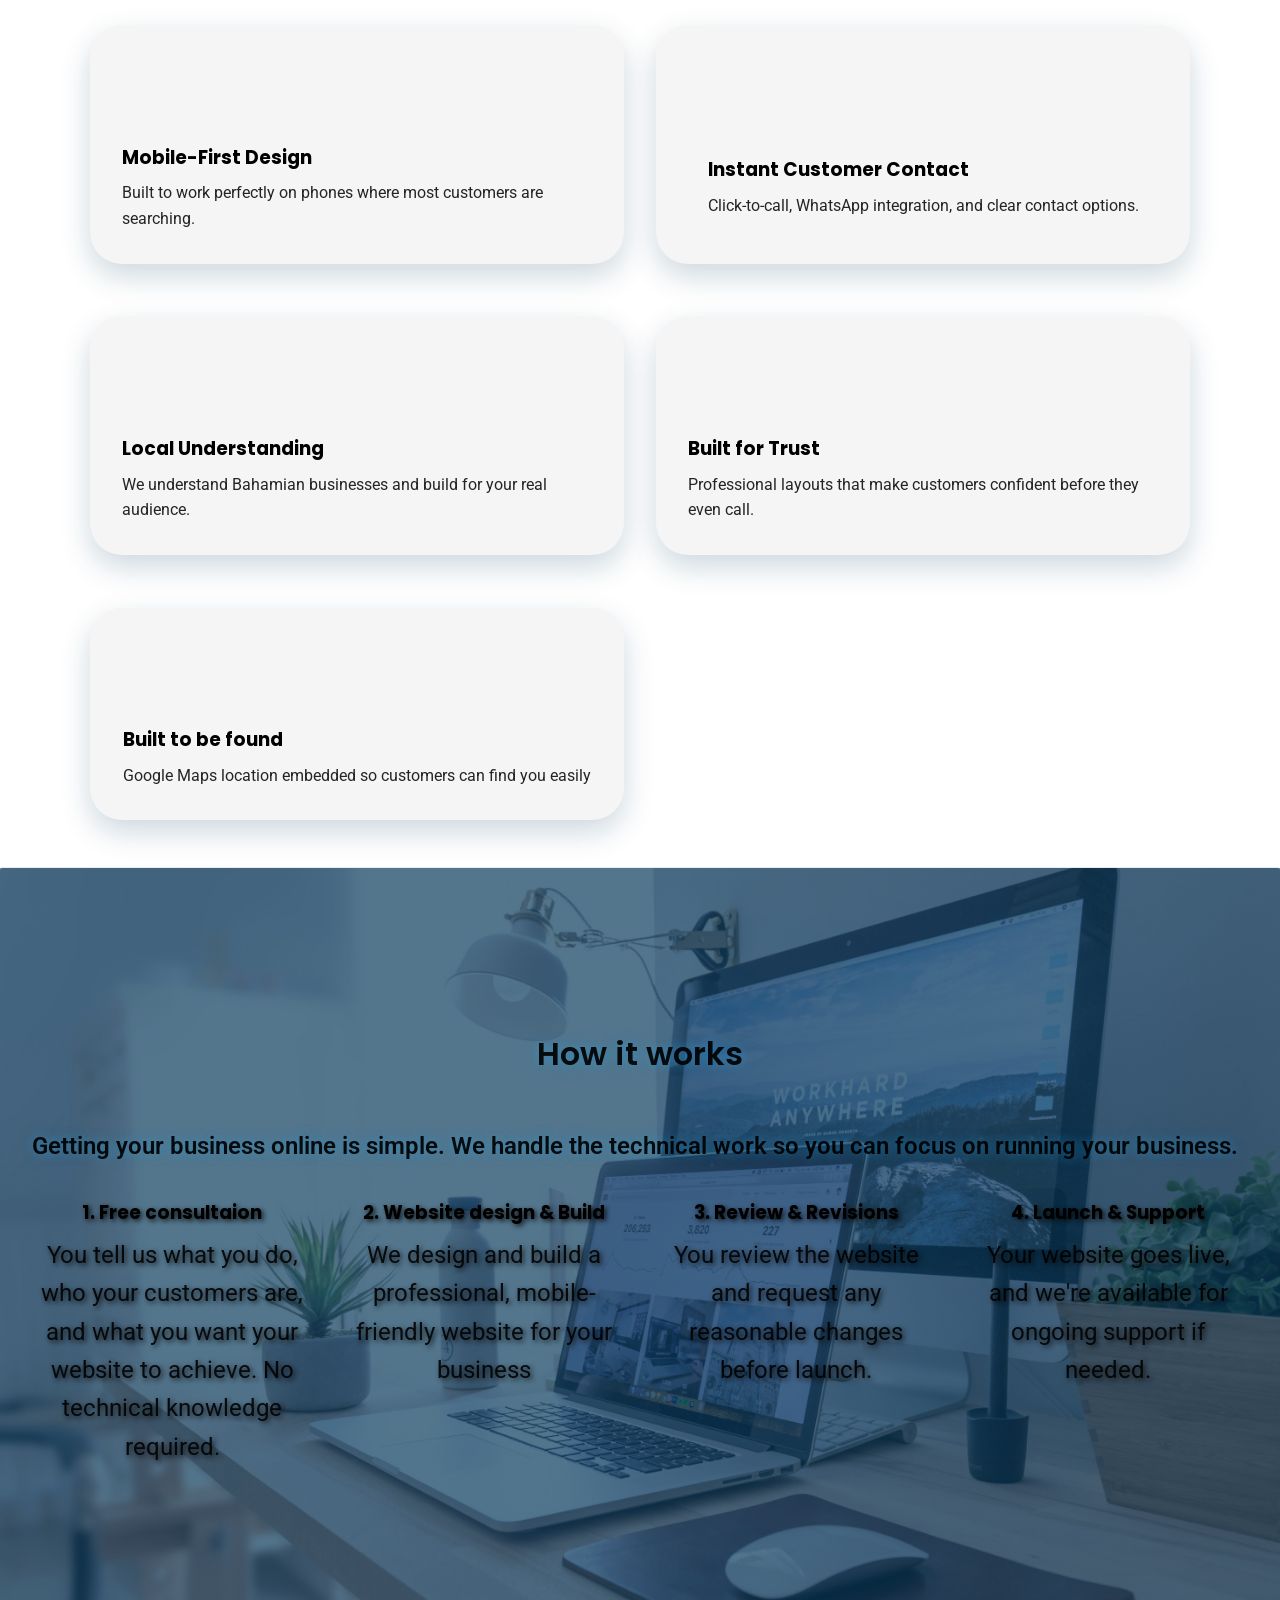
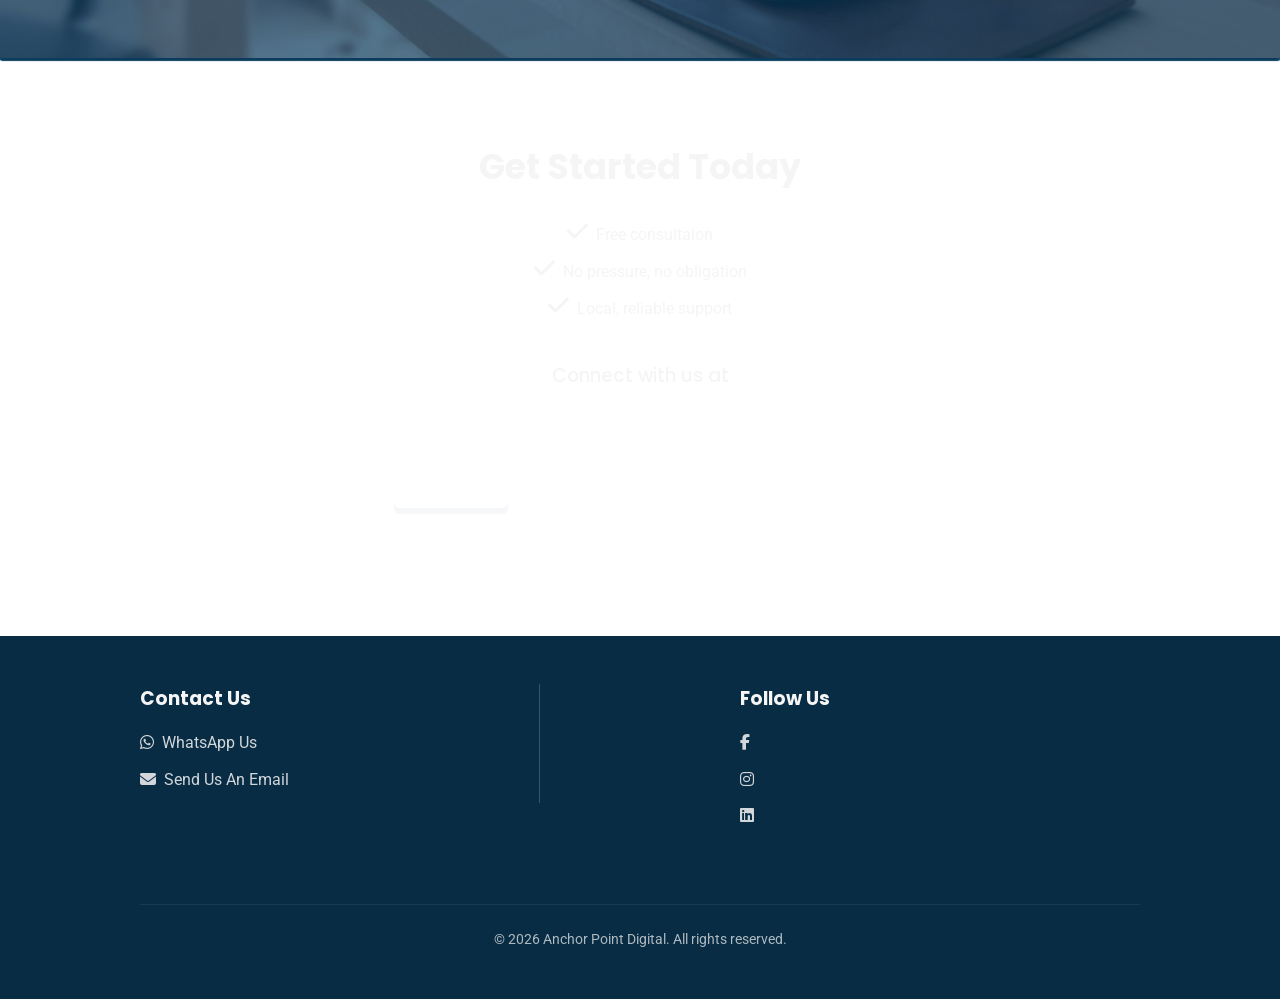
==== commit 830b4b43: "Update index.html" ====
--- a/index.html
+++ b/index.html
@@ -37,7 +37,7 @@
 
             <ul class="dropdown-menu">
                 <li class="menu-logo">
-                    <img src="../images/AnchorDigital.png" alt="company Logo"/>
+                    <img src="images/AnchorDigital.png" alt="Anchor Point Digital Logo"/>
                 </li>
             
            <!-- Mobile dropdown menu -->
@@ -45,7 +45,7 @@
                     <li><a href="#services">Services</a></li>
                     <li><a href="#addons">Add Ons</a></li>
                     <li><a href="#why-us">About</a></li>
-                    <li><a href="how-it-works">How It Works</a></li>
+                    <li><a href="#how-it-works">How It Works</a></li>
                     <li><a href="#contact">Contact</a></li> 
                 </ul>
            
@@ -375,6 +375,6 @@
                     </div>
             </div>
         </footer>  
-        <script src="js/main.js"></script>
+        <script src="js/functions.js"></script>
 </body>
 </html>
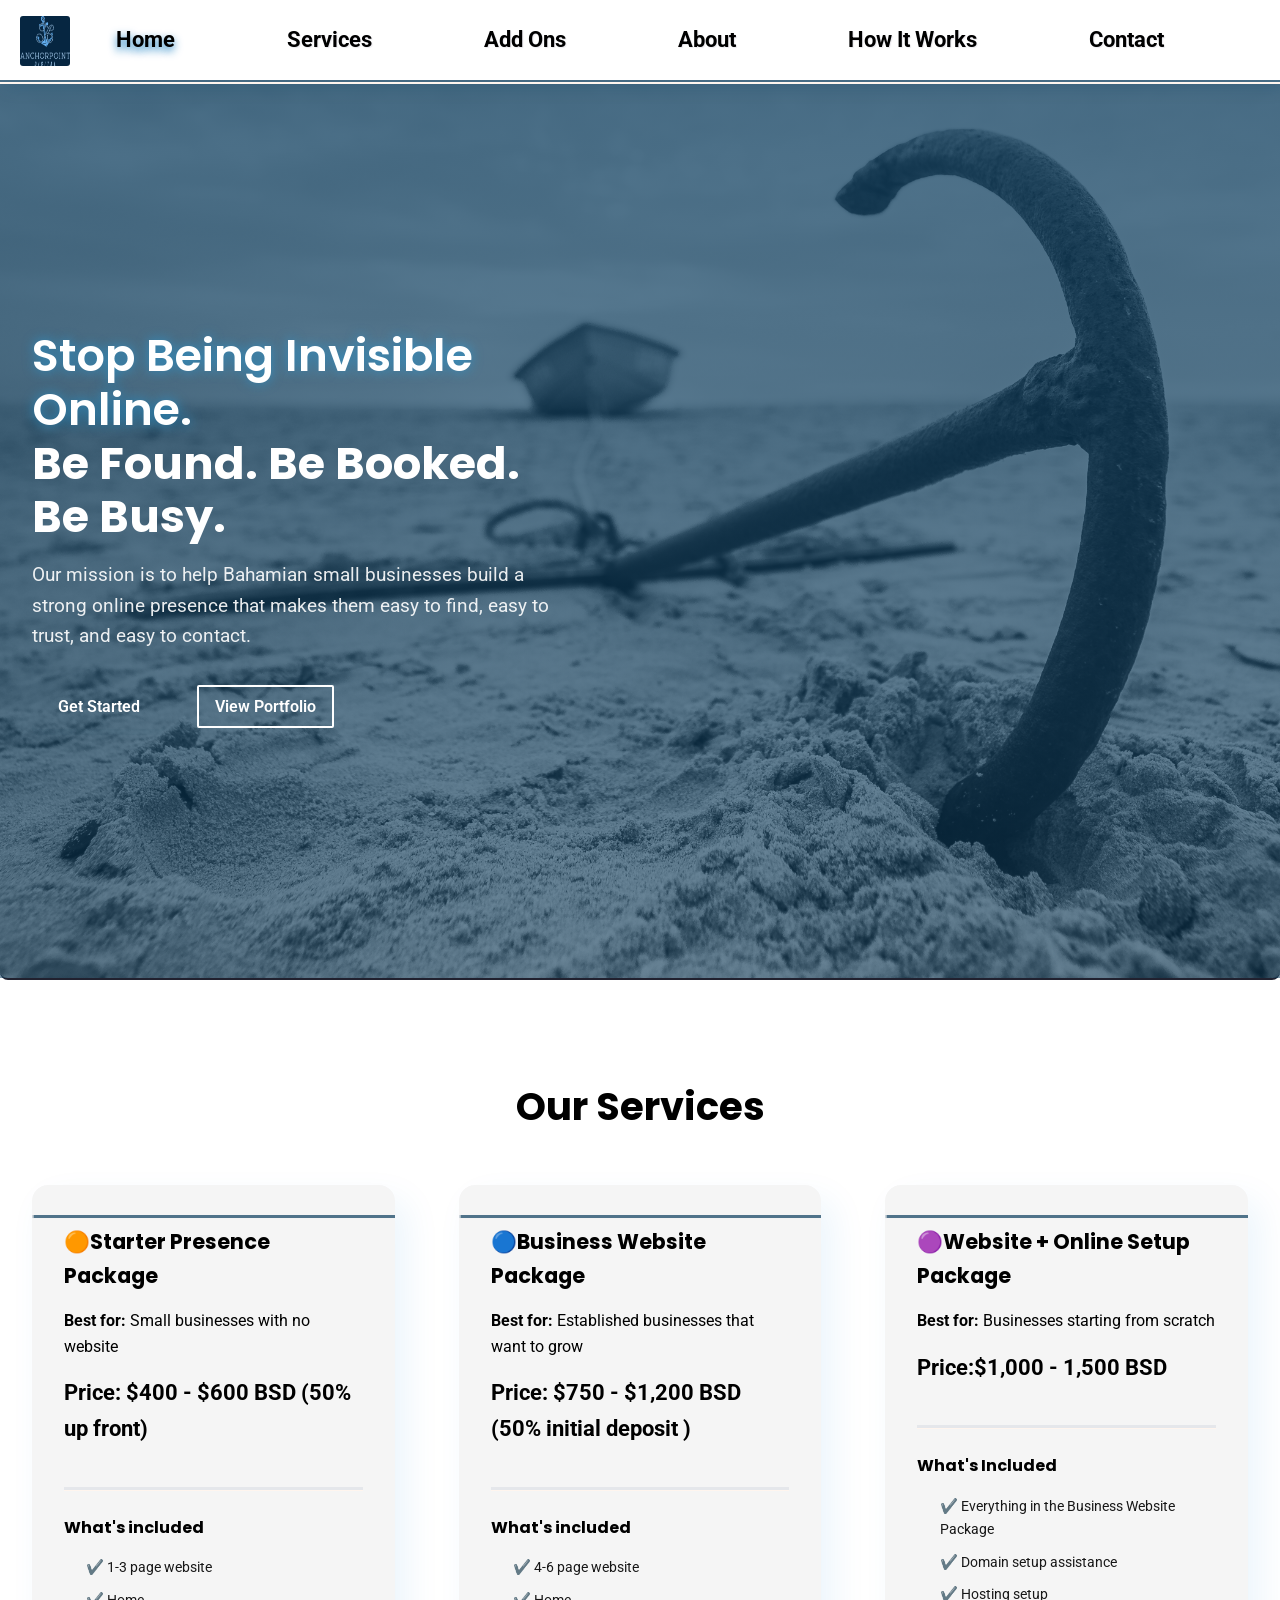
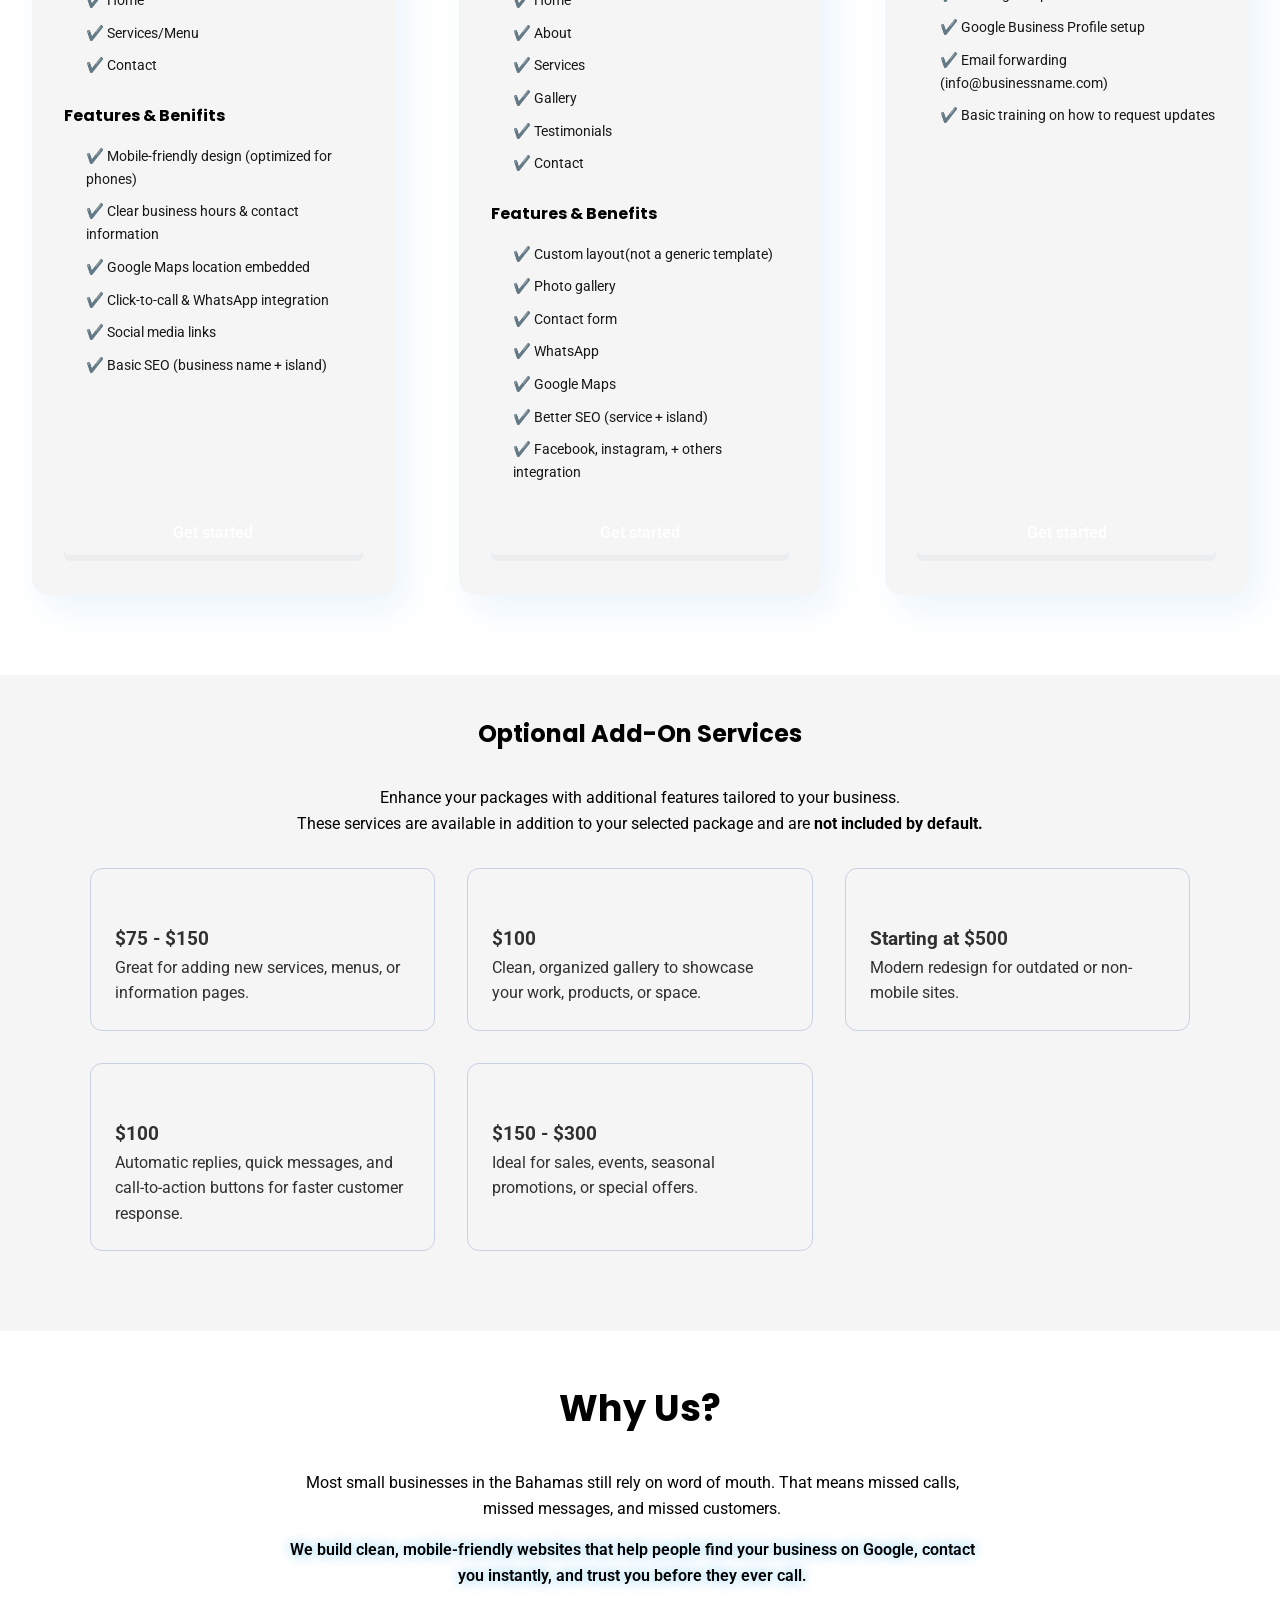
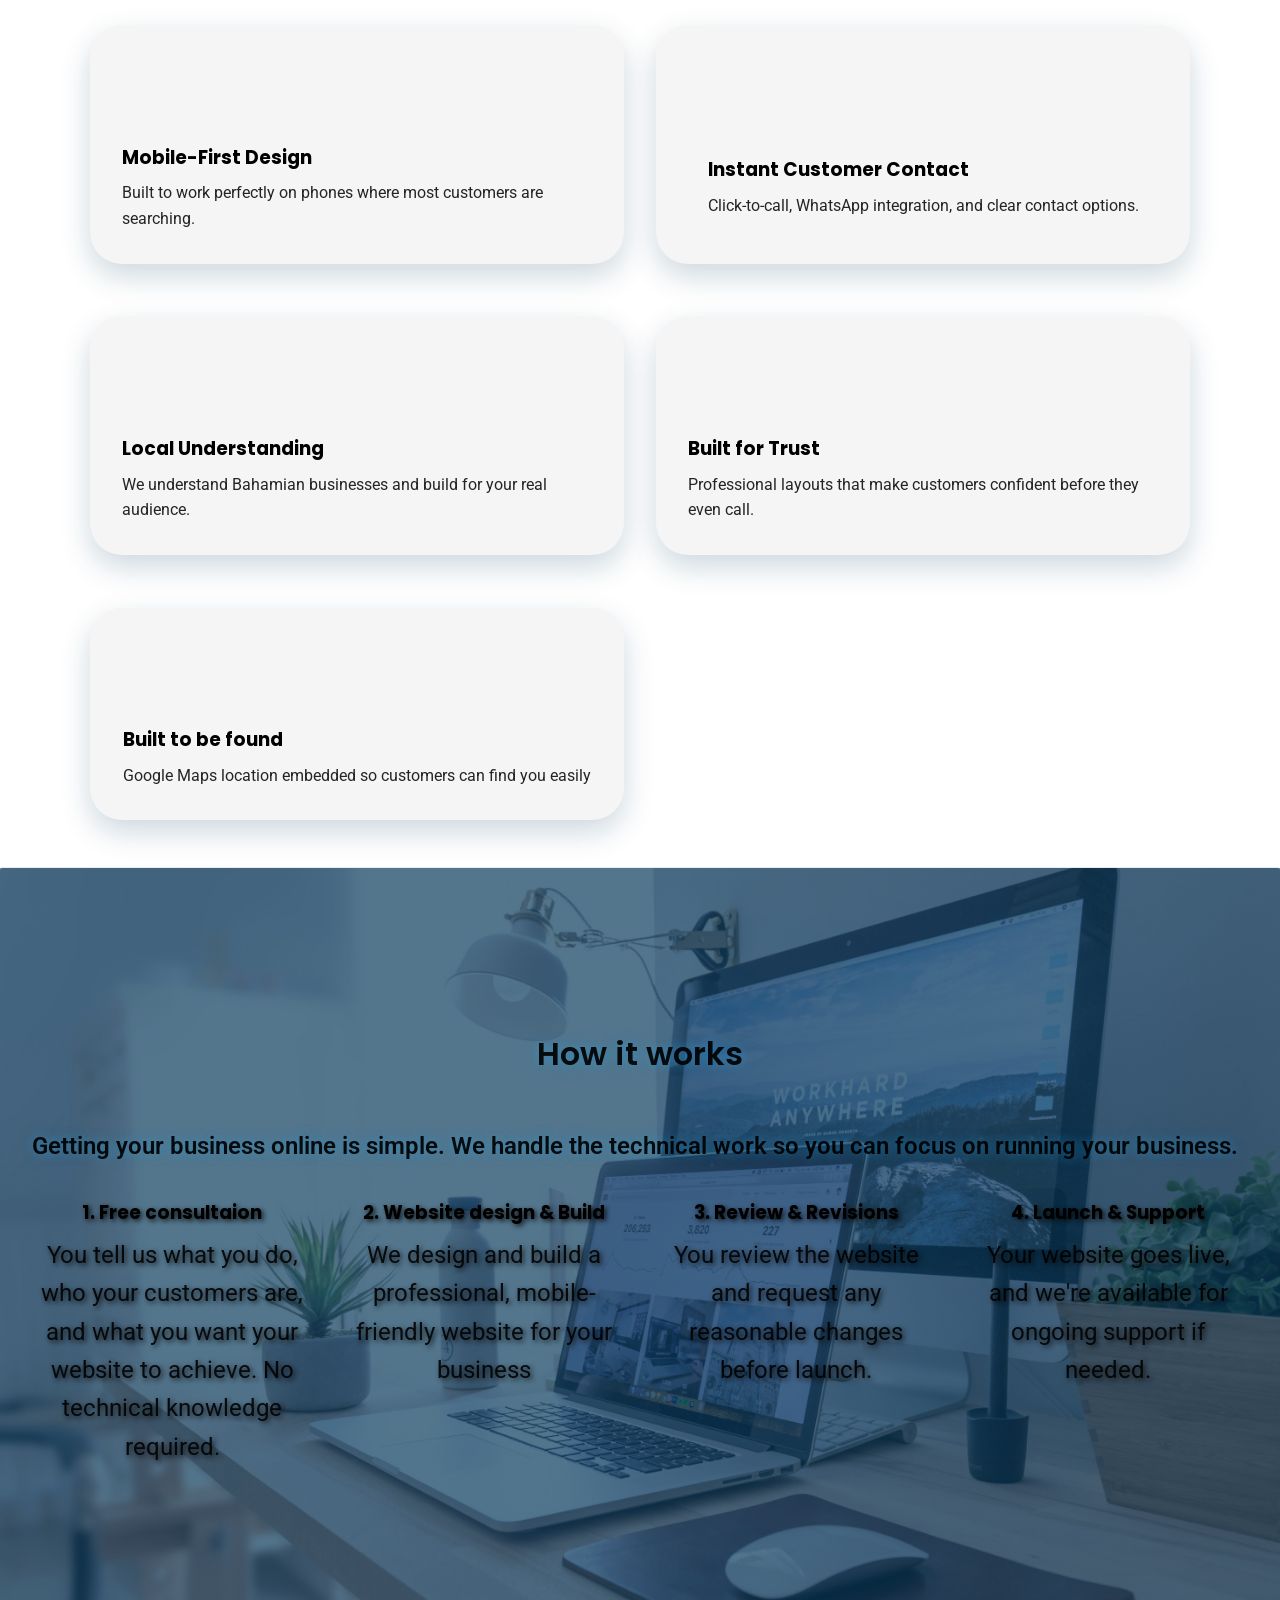
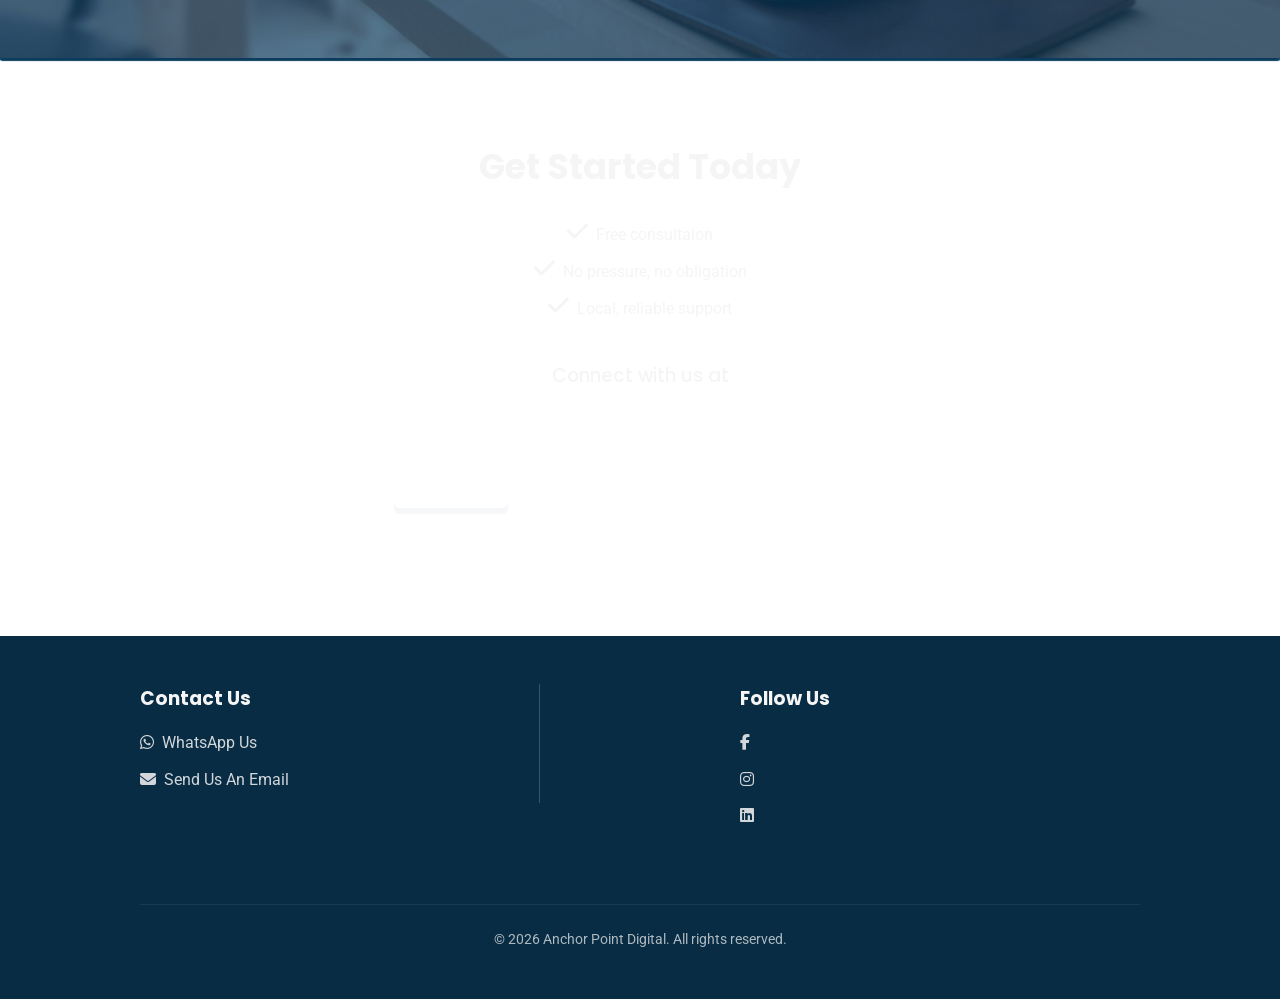
==== commit 9d15e247: "Update index.html" ====
--- a/index.html
+++ b/index.html
@@ -17,7 +17,7 @@
         <!-- Logo plus quick links -->
         <nav class="nav-bar">
             <div class="nav-container">
-                <img src="images/logo.png" alt="Anchor point digital Logo">
+                <img src="images/AnchorDigital.png" alt="Anchor point digital Logo">
 
                 <!-- desktop Menu -->
 
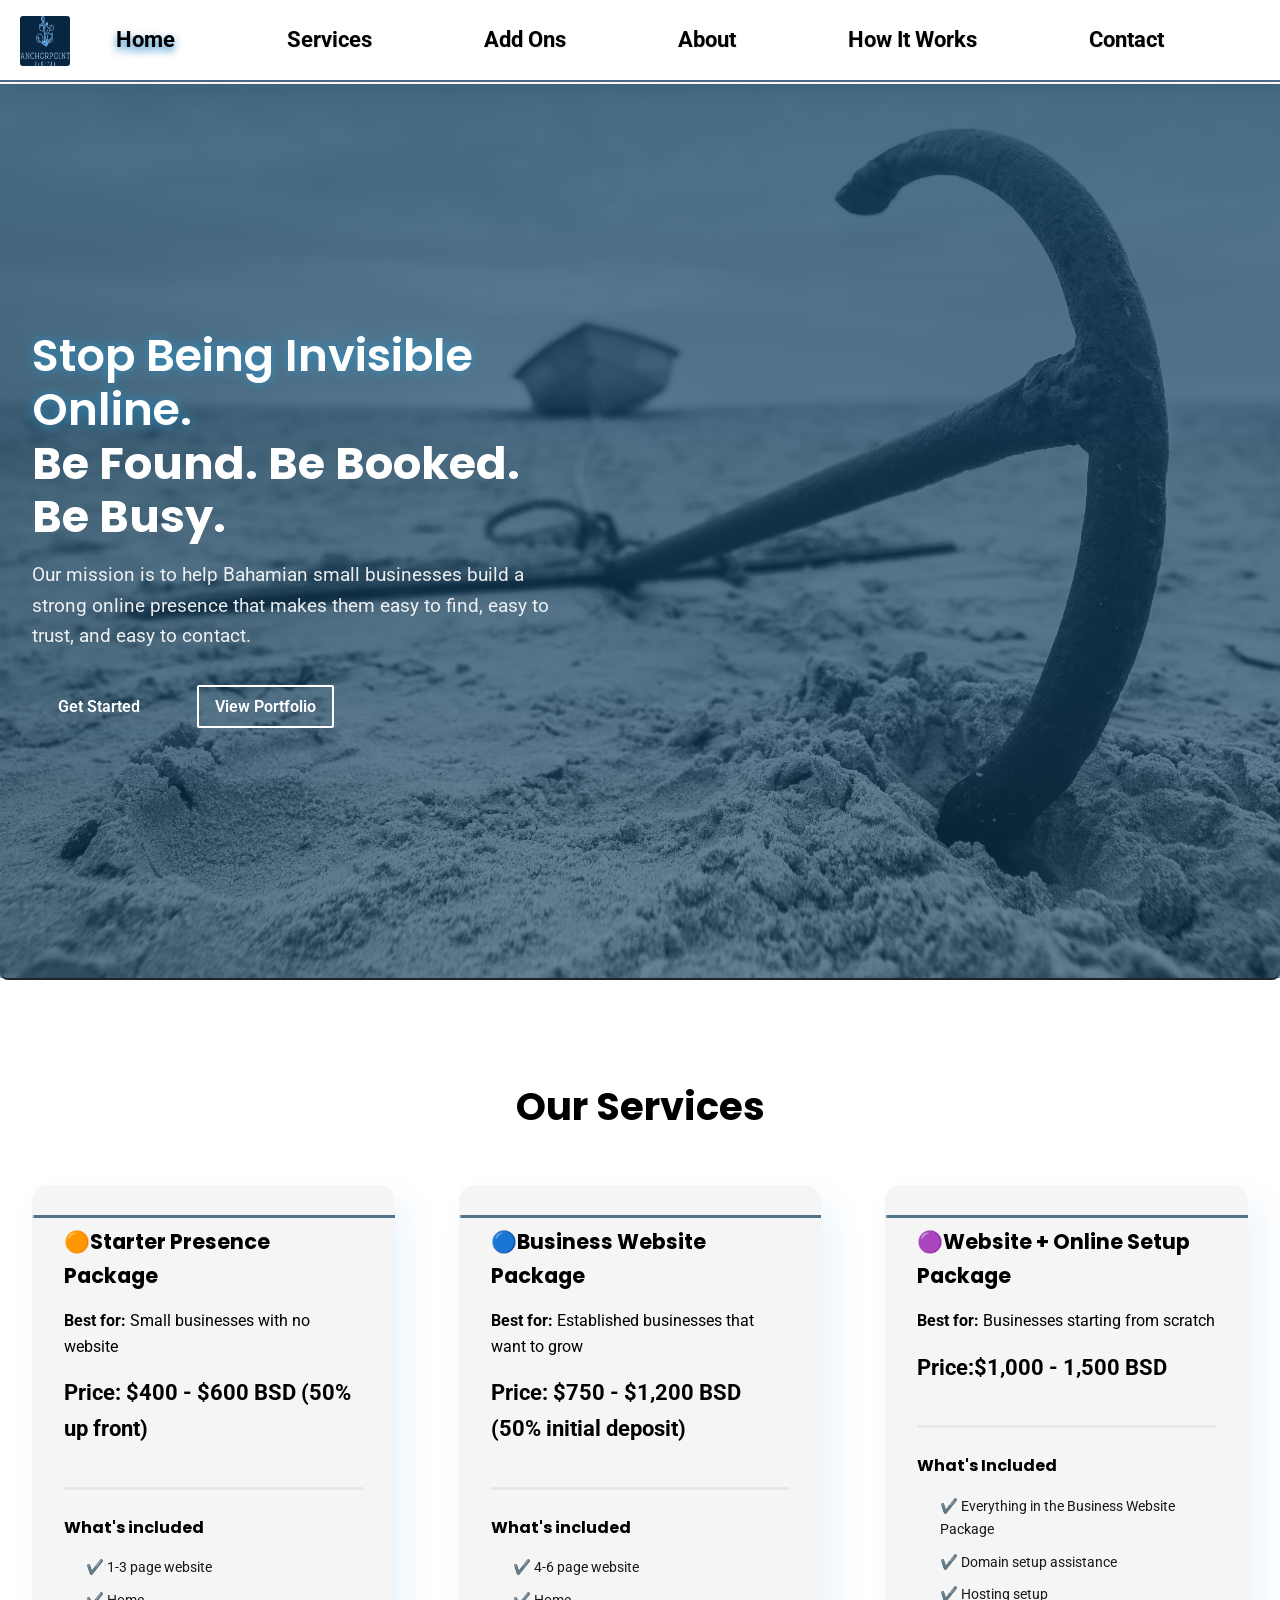
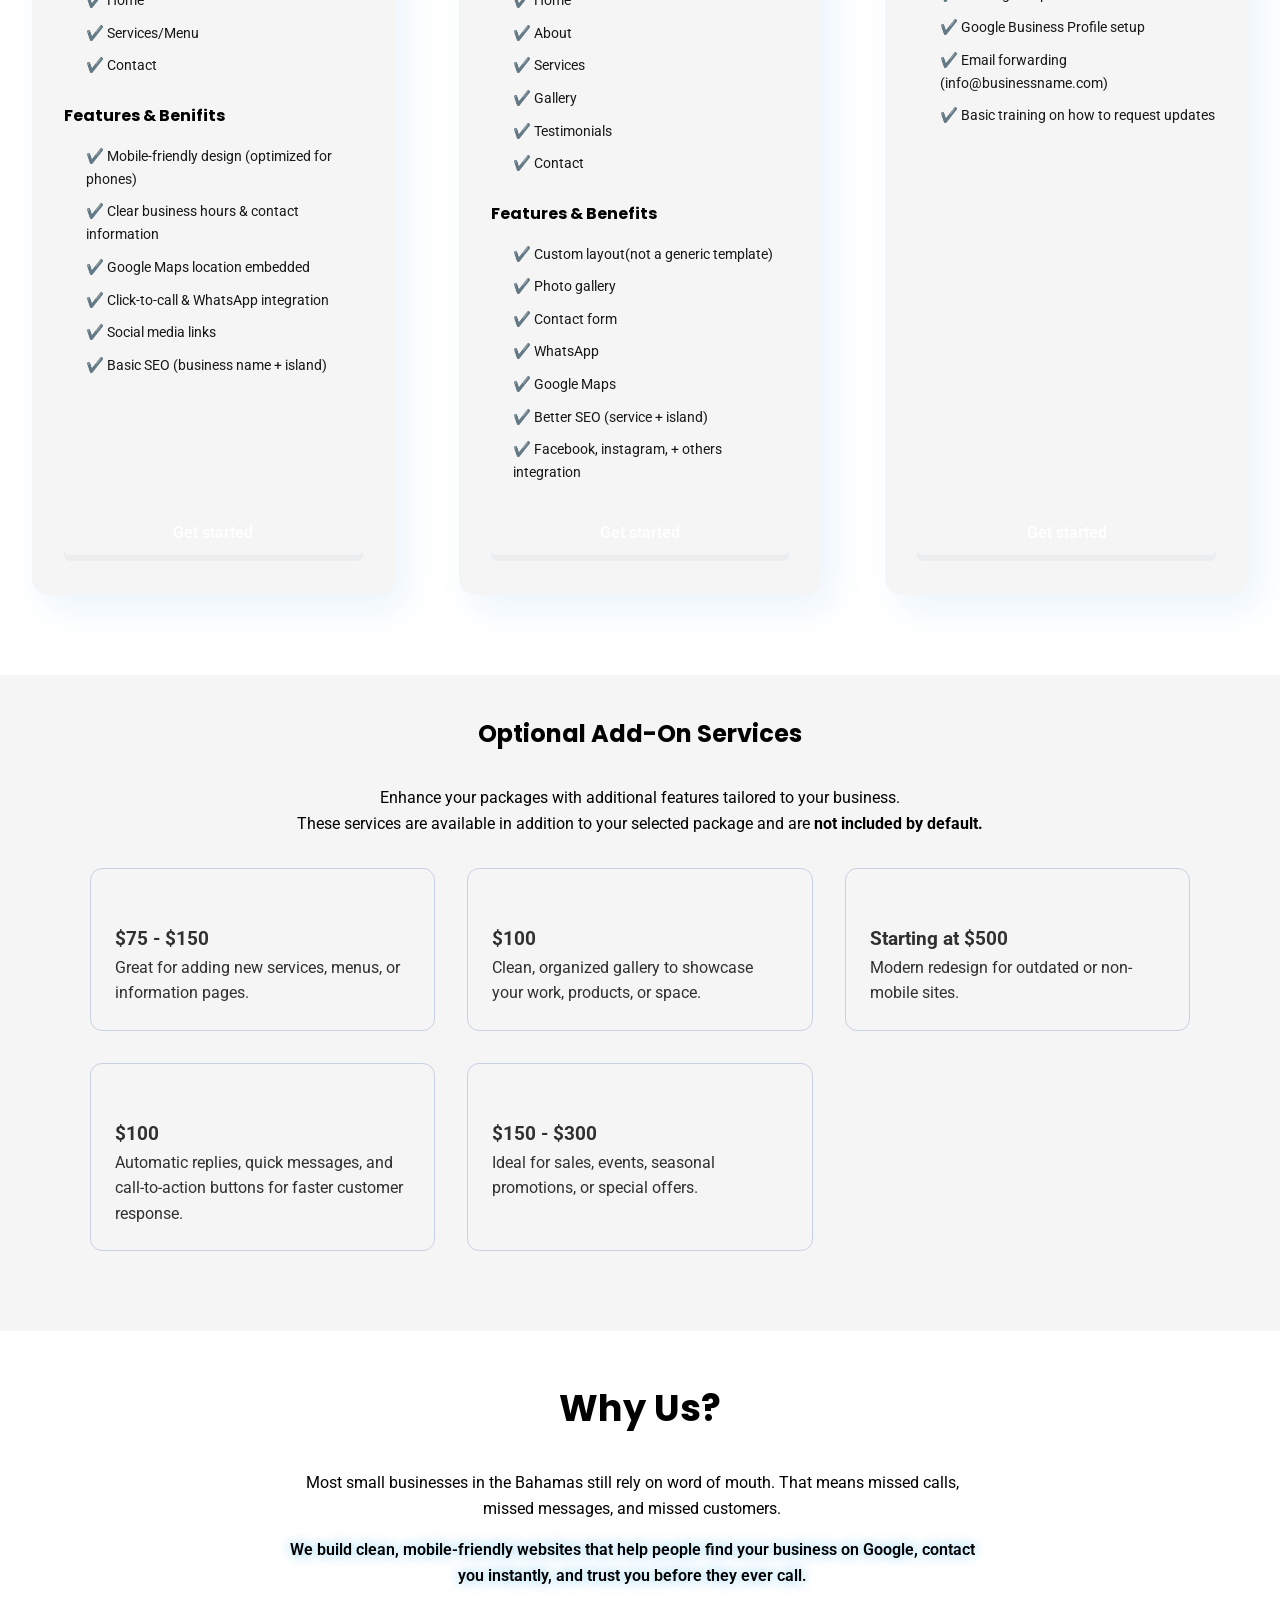
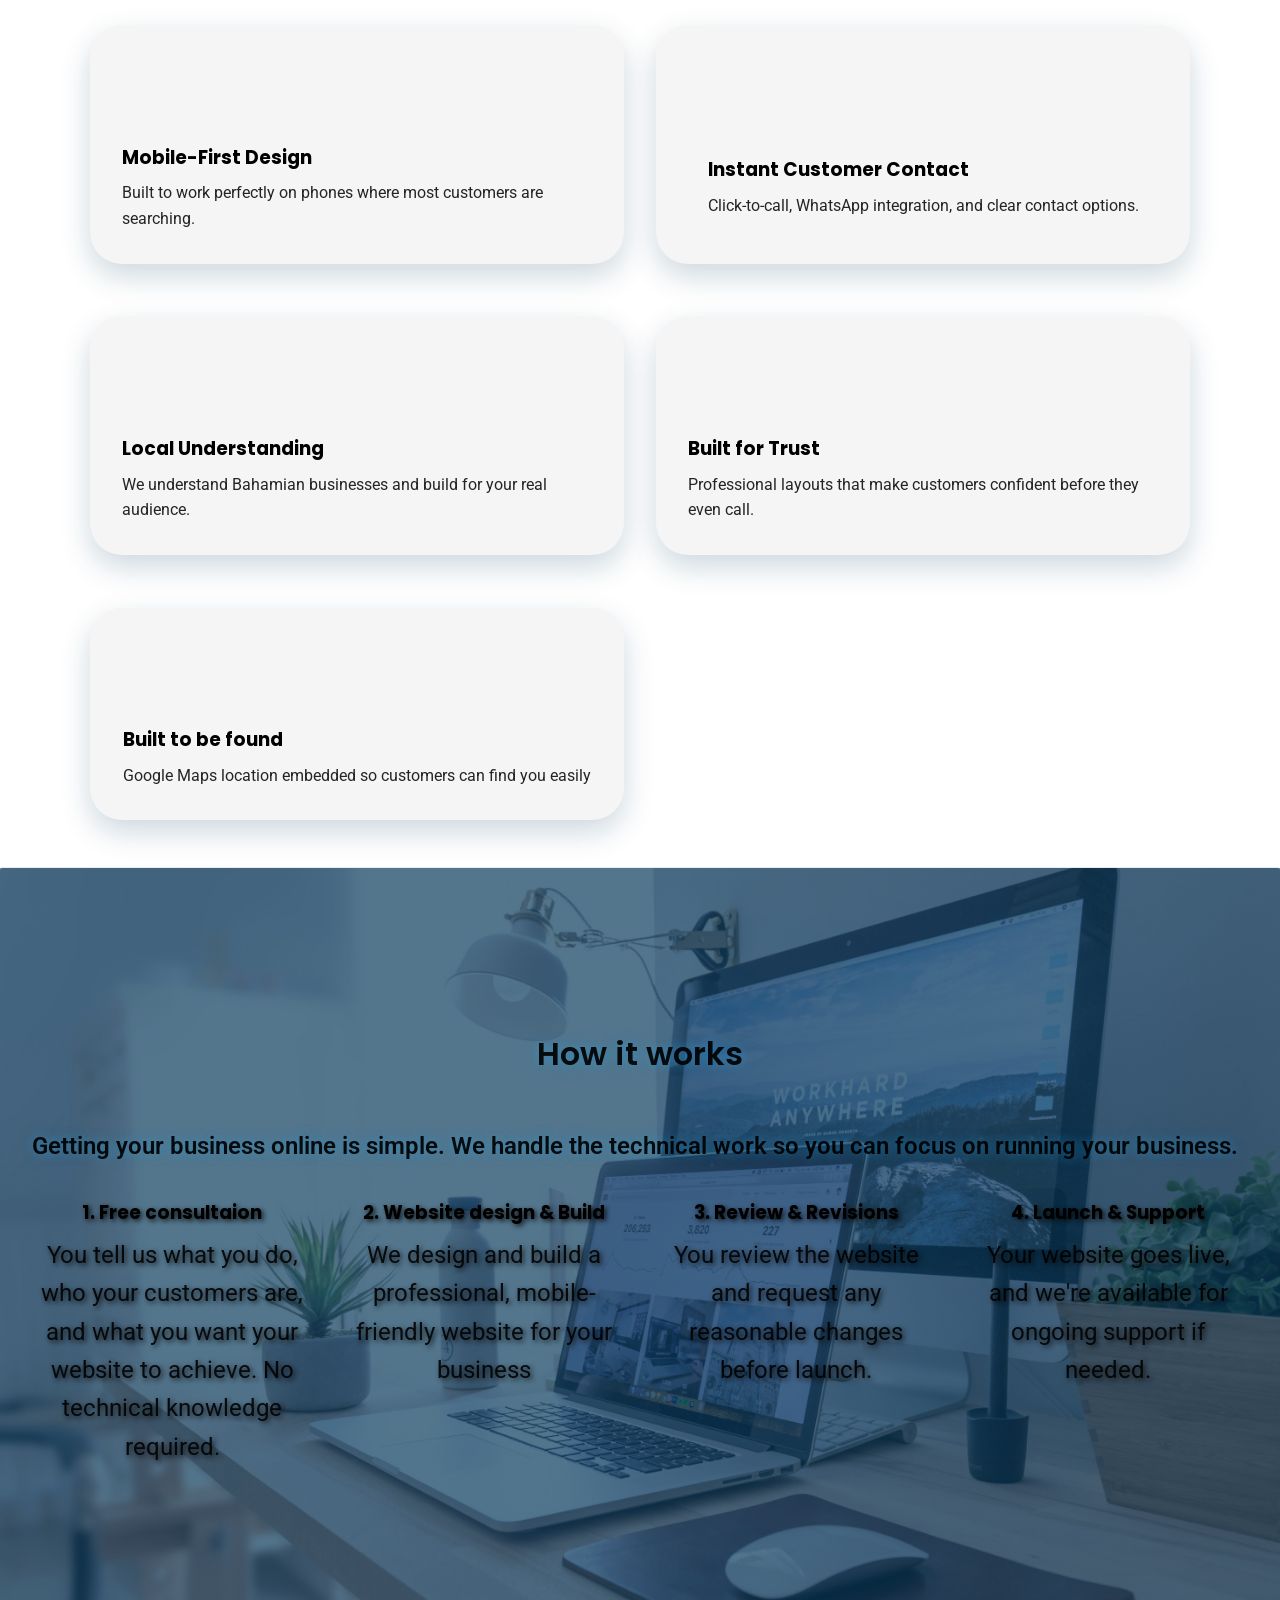
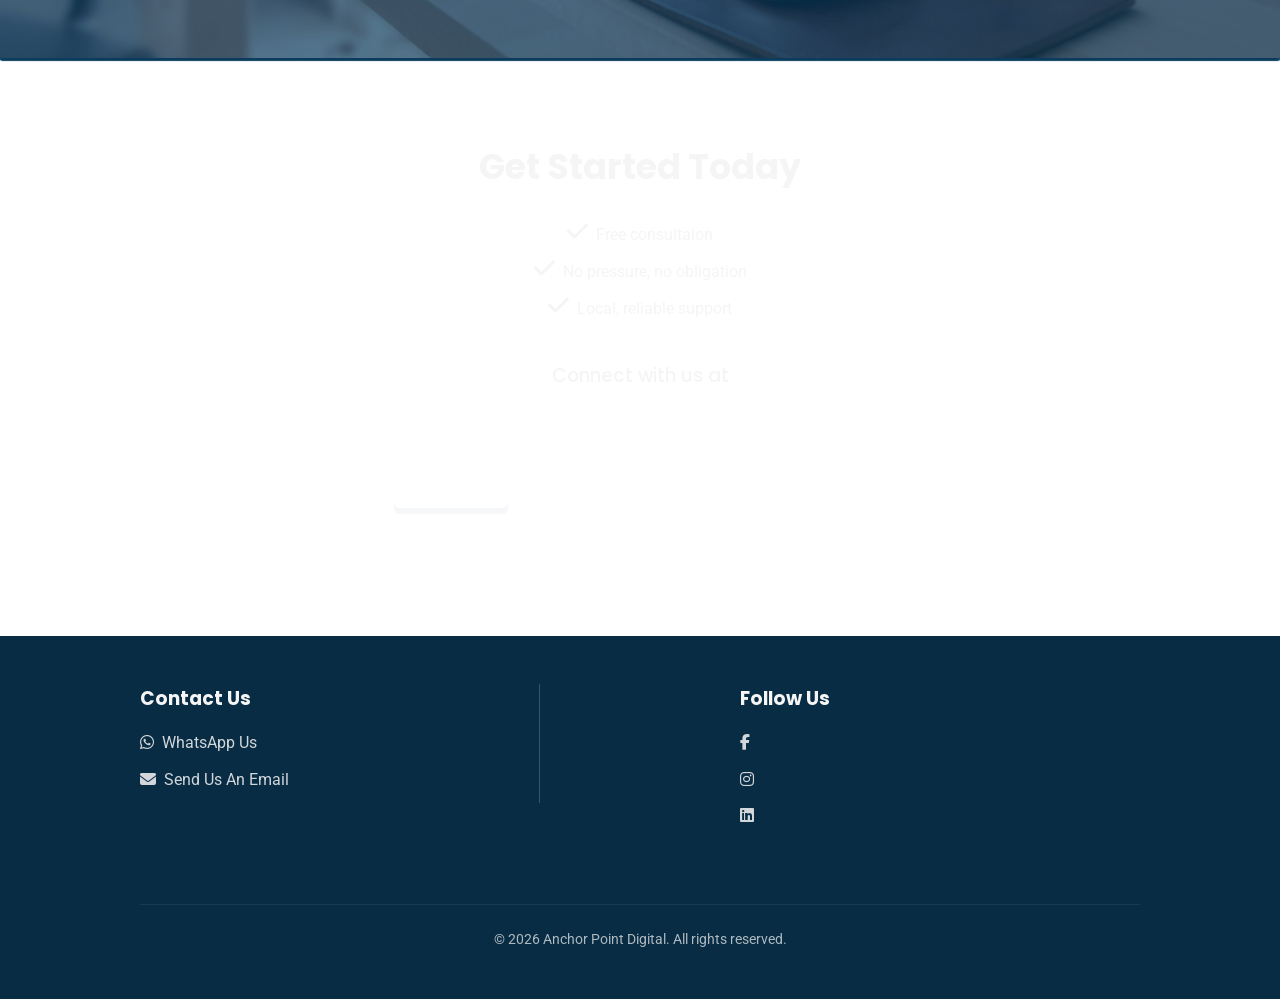
==== commit 3360ac7c: "Update index.html" ====
--- a/index.html
+++ b/index.html
@@ -116,7 +116,7 @@
                             <div class="service-card">
                                     <h3>🔵Business Website Package</h3>
                                     <p><strong>Best for:</strong> Established businesses that want to grow</p>
-                                    <span class="price"><p><strong>Price: $750 - $1,200 BSD (50% initial deposit )</strong></p></span>
+                                    <span class="price"><p><strong>Price: $750 - $1,200 BSD (50% initial deposit)</strong></p></span>
                                     <hr/>
                                 
                                     <h4>What's included</h4>
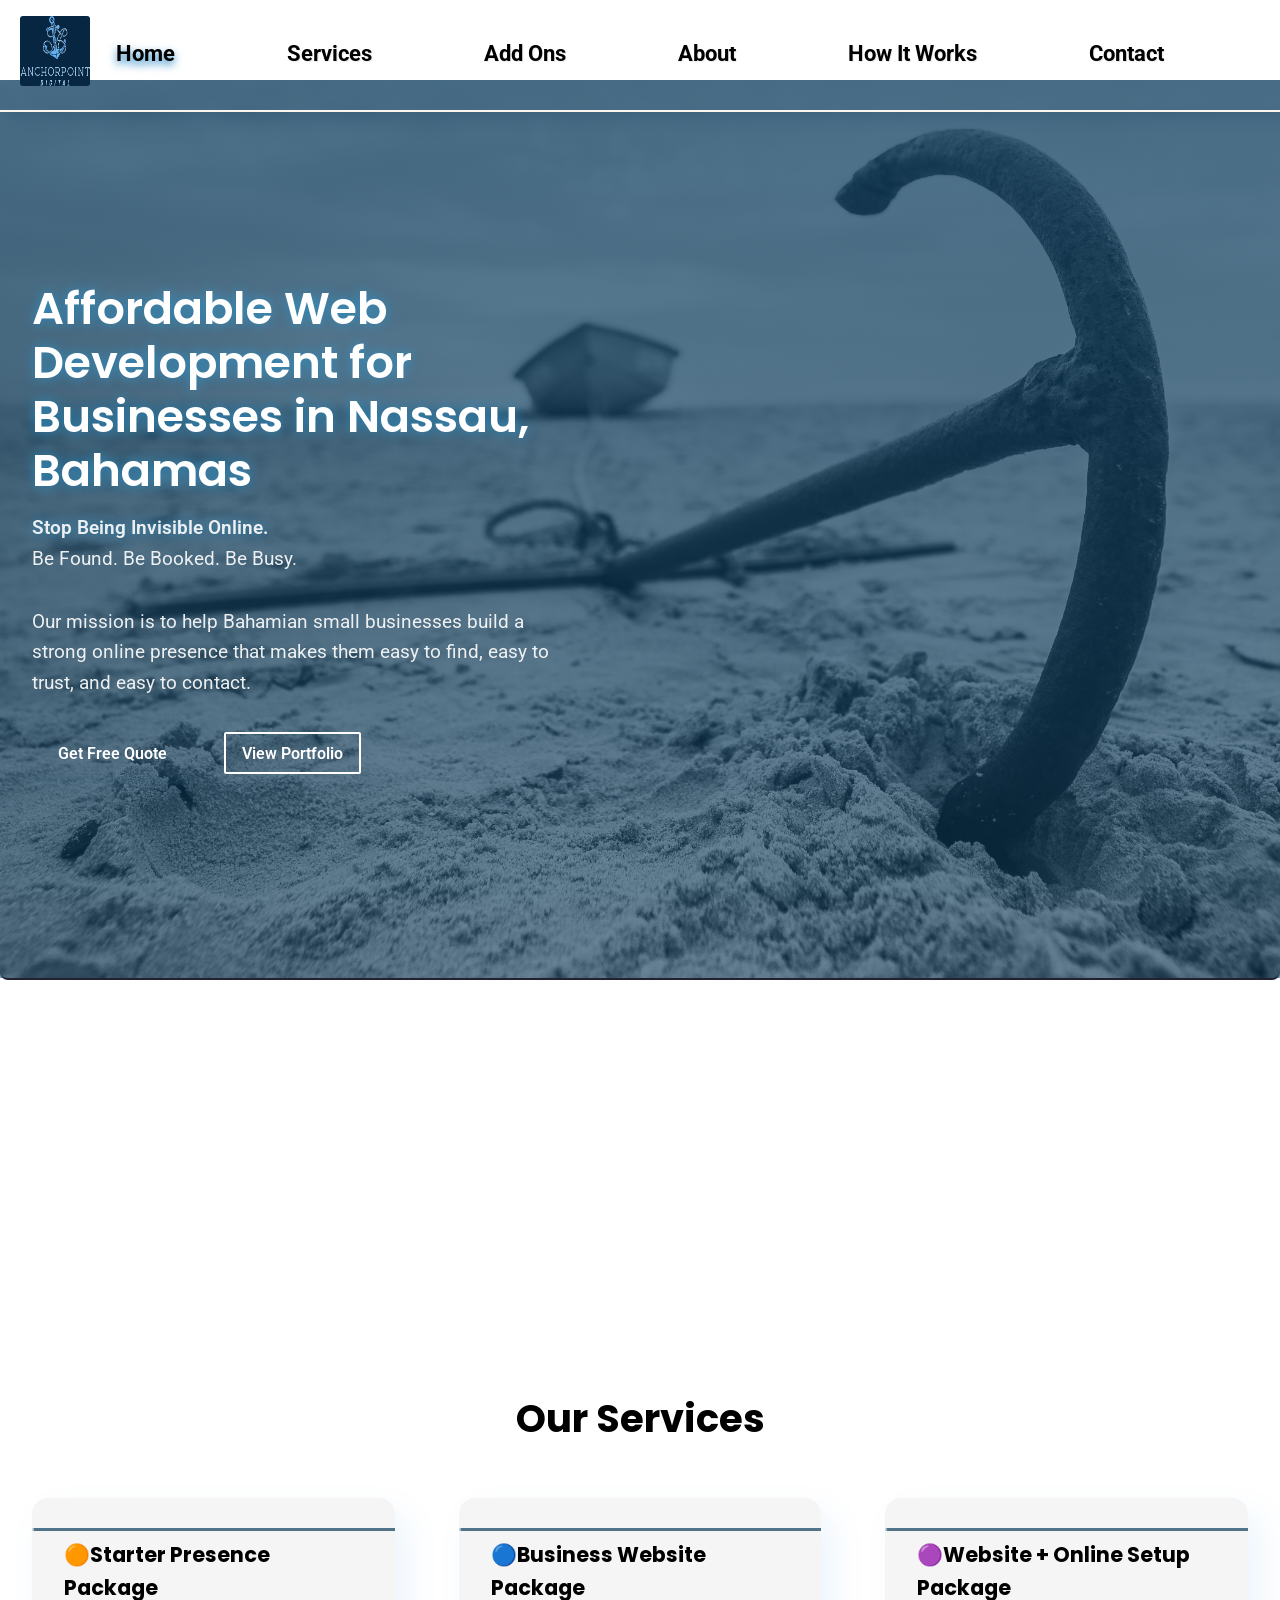
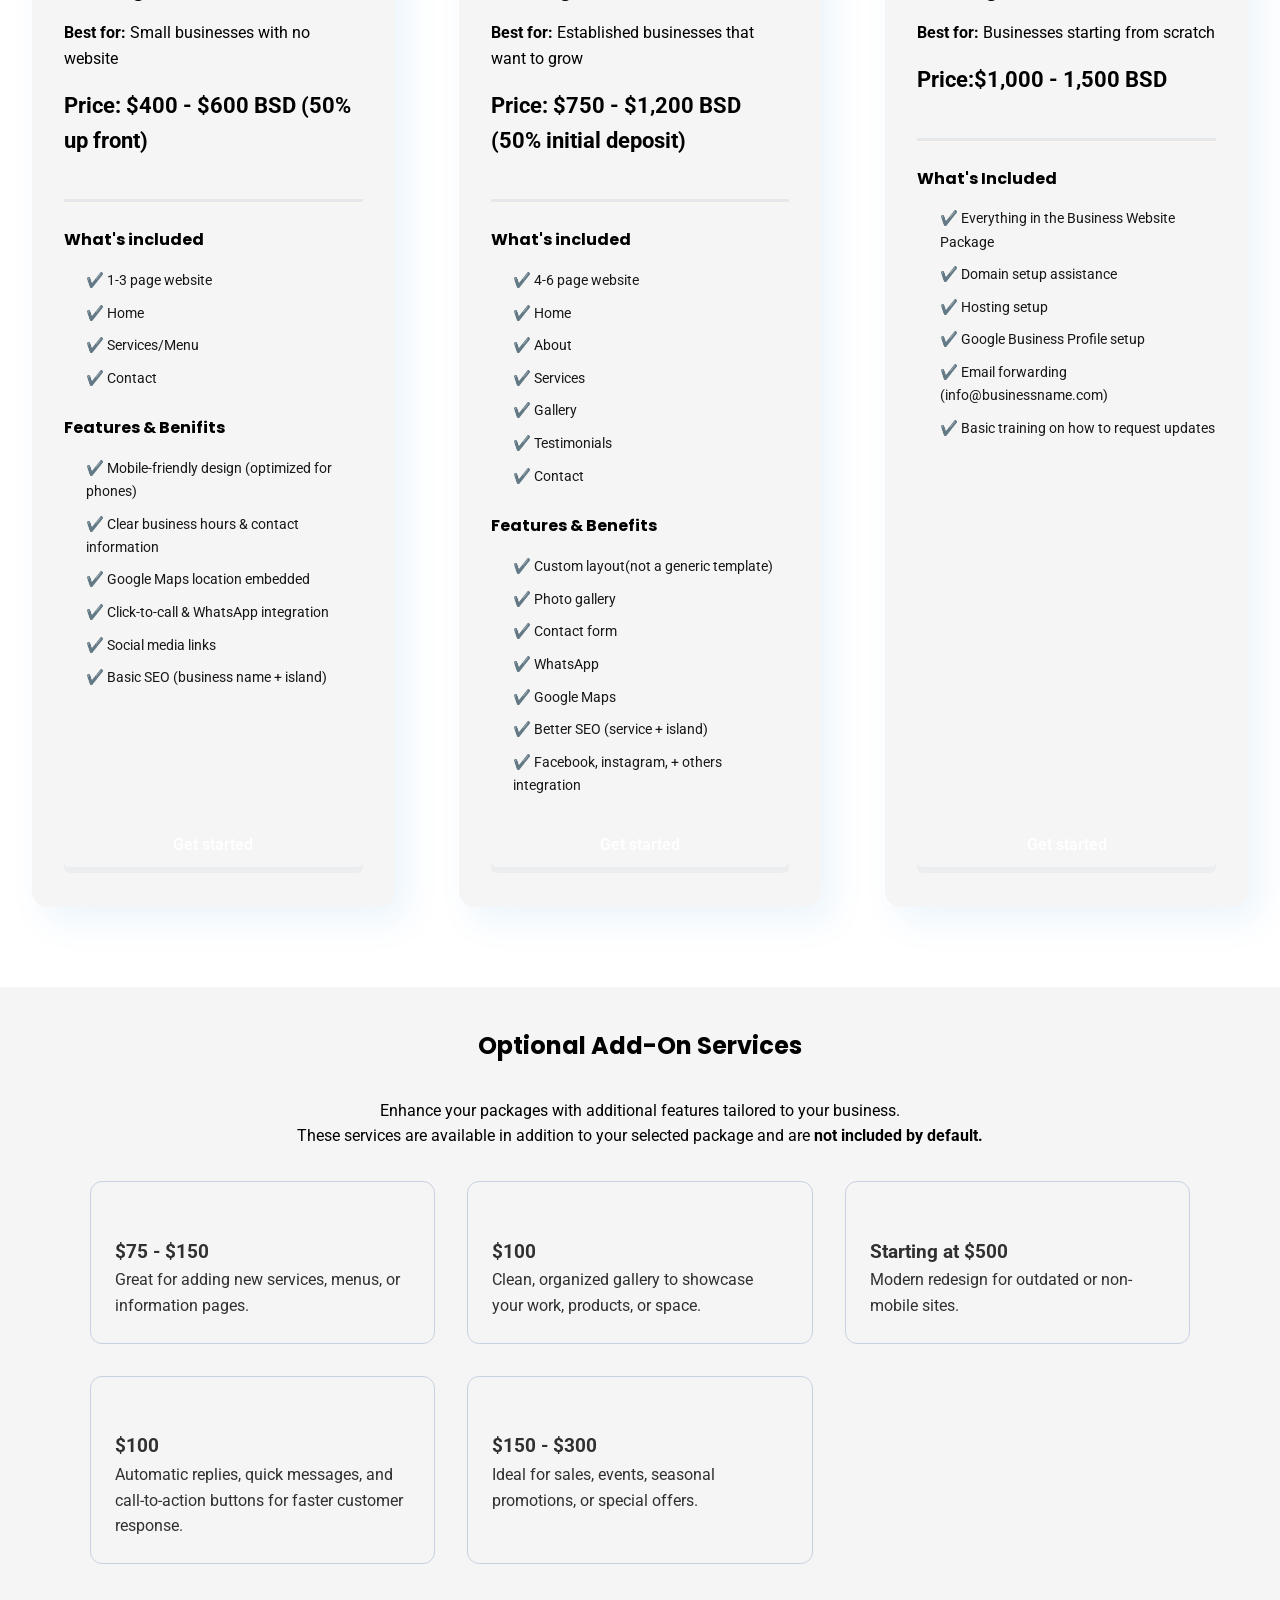
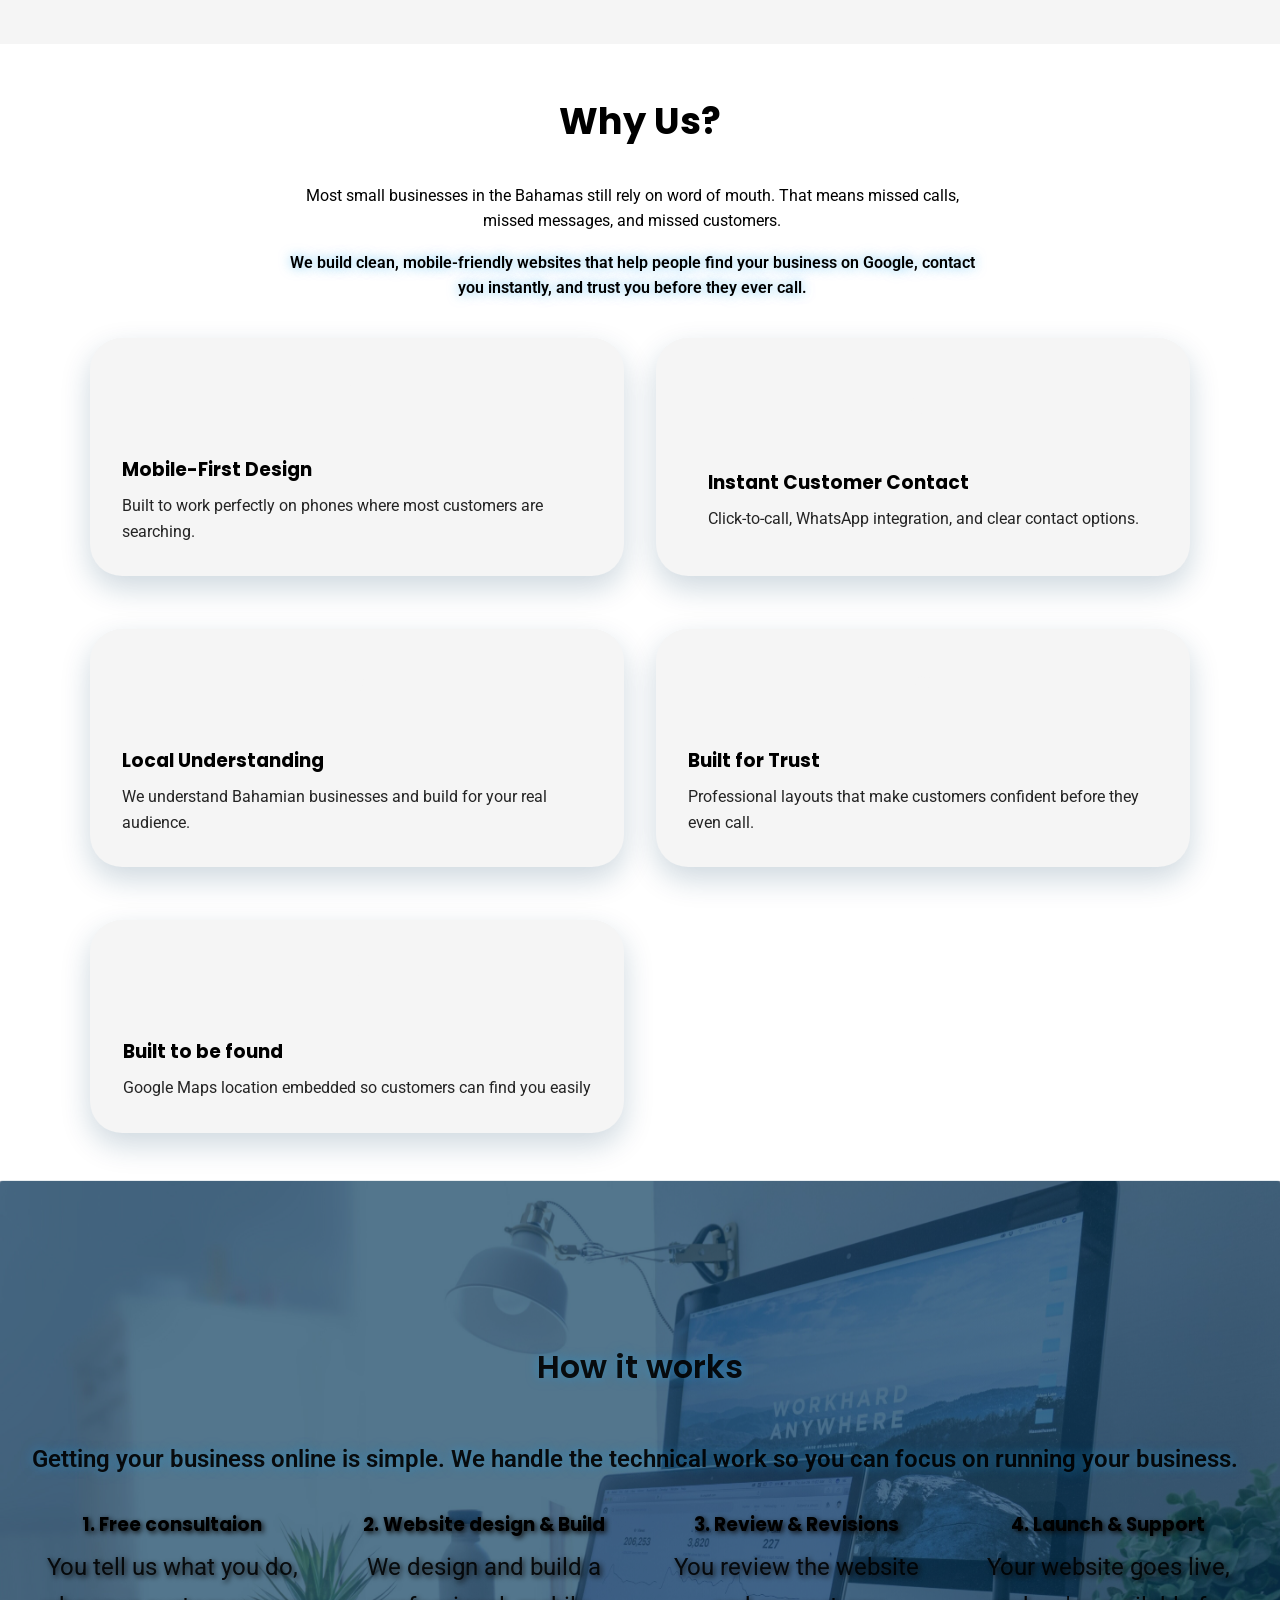
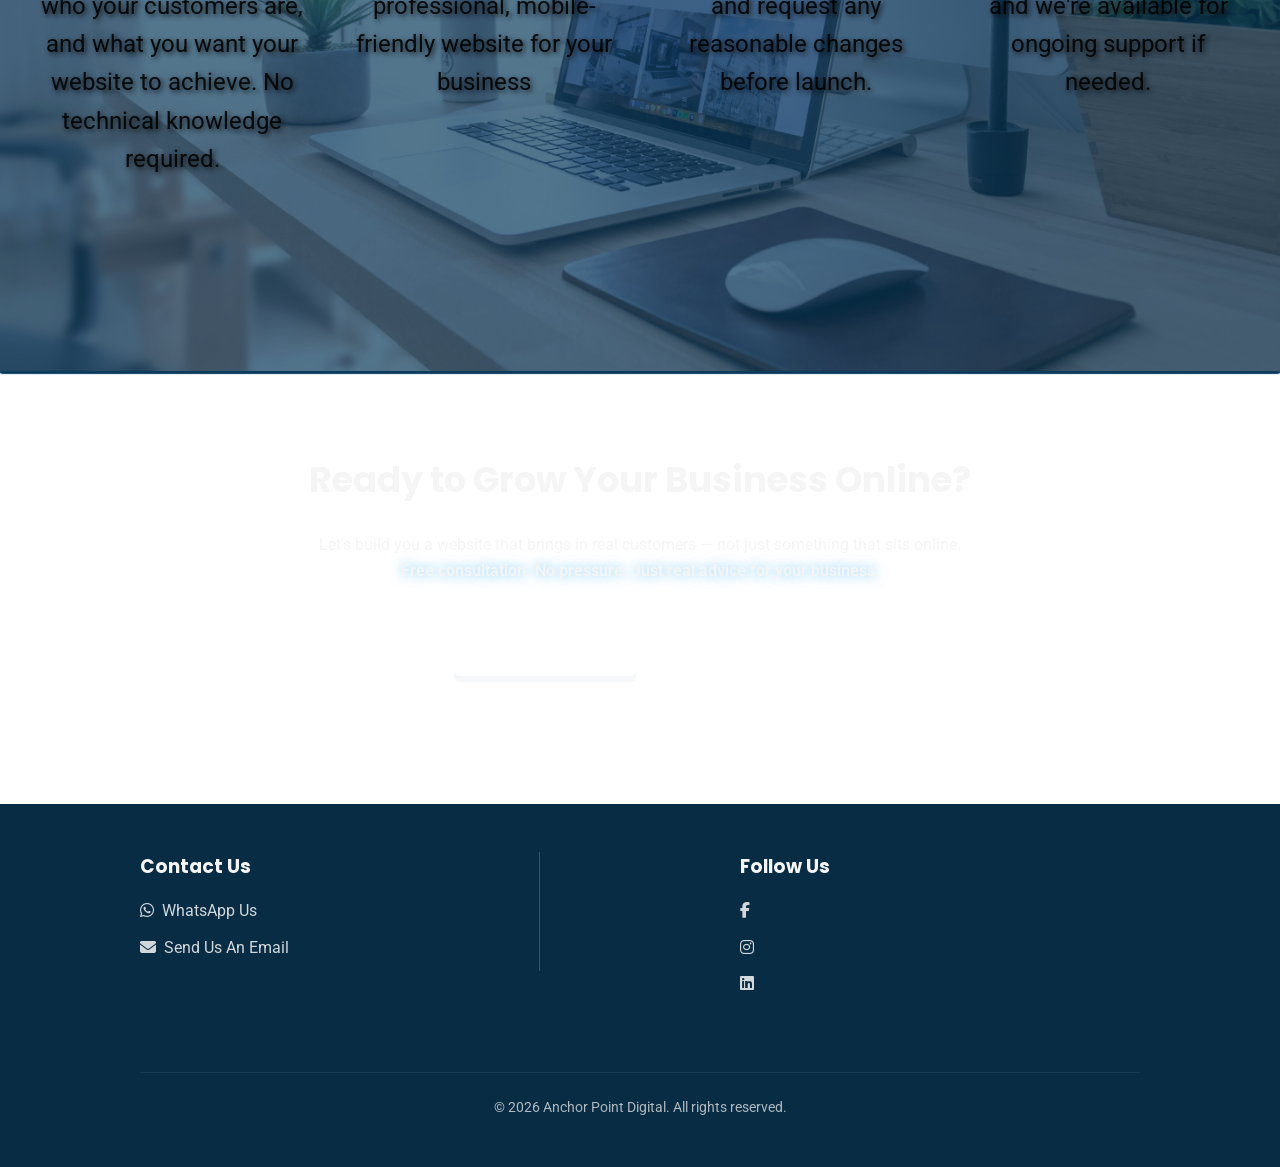
==== commit 19a976b4: "new update" ====
--- a/index.html
+++ b/index.html
@@ -3,13 +3,16 @@
 <head>
     <meta charset="UTF-8">
     <meta name="viewport" content="width=device-width, initial-scale=1.0">
-    <title>Anchor Point Digital</title>
+    <meta name="description" content="AnchorPointDev builds affordable websites and web apps for small businesses in Nassau, Bahamas. Get fast, modern, and responsive websites that grow your business.">
+    <meta name="keywords" content="web development Nassau, Bahamas website design, affordable websites Bahamas, small business web developer Nassau">
+    <title>AnchorPointDev | Affordable Web Development in Nassau Bahamas</title>
     <link rel="stylesheet" href="css/root.css">
     <link rel="stylesheet" href="css/styles.css">    
     <link rel="preconnect" href="https://fonts.googleapis.com"/>
     <link rel="preconnect" href="https://fonts.gstatic.com" crossorigin/>
     <link href="https://fonts.googleapis.com/css2?family=Poppins:ital,wght@0,100;0,200;0,300;0,400;0,500;0,600;0,700;0,800;0,900;1,100;1,200;1,300;1,400;1,500;1,600;1,700;1,800;1,900&family=Roboto:ital,wght@0,100..900;1,100..900&display=swap" rel="stylesheet"/>
     <link rel="stylesheet" href="https://cdnjs.cloudflare.com/ajax/libs/font-awesome/6.5.1/css/all.min.css"/>
+    
 </head>
 
 <body>
@@ -17,8 +20,7 @@
         <!-- Logo plus quick links -->
         <nav class="nav-bar">
             <div class="nav-container">
-                <img src="images/AnchorDigital.png" alt="Anchor point digital Logo">
-
+                <a href="#home"><img src="images/AnchorDigital.png" alt="Anchor point digital Logo" /></a>
                 <!-- desktop Menu -->
 
                 <ul class="nav-links">
@@ -58,19 +60,34 @@
             <div class="hero-overlay">
                 <div class="hero-content">
                     <!-- headline, subheadline, CTA -->
-                    <h1><span class="highlight">Stop Being Invisible Online.</span> <br/>Be Found. Be Booked. Be Busy.</h1>
+                     <h1 class="highlight">Affordable Web Development for Businesses in Nassau, Bahamas</h1>
+                    <p><span class="highlight">Stop Being Invisible Online.</span> <br/>Be Found. Be Booked. Be Busy.</p>
 
                     <p>Our mission is to help Bahamian small businesses build a strong online presence that makes them easy to find, easy to trust, and easy to contact.</p>
 
                     <div class="hero-buttons">
-                        <a href="#" class="btn-primary">Get Started</a>
-                        <a href="#" class="btn-secondary">View Portfolio</a>
+                        <a href="./html/form.html#contact-form" class="btn-primary">Get Free Quote</a>
+                        <a href="./html/projects.html" class="btn-secondary">View Portfolio</a>
                     </div>
                 </div>
             </div>
         </section>
 
         <main>
+            <section class="problem-section">
+                <div class="problem-container">
+
+                    <h2>Most Local Businesses Are Losing Customers Online</h2>
+                    <p class="problem-text">
+                        If your business doesn't show up on Google or your website looks outdated, customers are choosing your competitors instead.
+                    </p>
+                    <p class="solution-text">
+                        We fix that with fast, modern, and affordable websites built for real local customers in Nassau, Bahamas.
+                    </p>
+                </div>
+            </section>
+        
+
             <section id="services" class="services">
                 <!-- Service cards -->
                     <div class="service-container">
@@ -321,25 +338,23 @@
             <section id="contact" class="contact-cta">
                 <!-- contact -->
 
-                    <div class="cta-container">
-                     
-                        <h2>Get Started Today</h2>
-
-                        <div class="cta-benefits">
-                            <p><i class="fa-solid fa-check"></i>Free consultaion</p>
-                            <p><i class="fa-solid fa-check"></i>No pressure, no obligation</p>
-                            <p><i class="fa-solid fa-check"></i>Local, reliable support</p>
-                        </div>
- 
-
-                        <h3>Connect with us at</h3>
-
-                        <div class="cta-buttons">
-                            <a href="tel:12428220994" class="btn-primary">Call Now</a>
-                            <a href="//wa.me/12428220994" class="btn-secondary">WhatsApp Us</a>
-                            <a href="#" class="btn-outline">Request A Free Quote</a>
-                        </div>  
-                    </div>
+                <div class="cta-container">
+                     <h2>Ready to Grow Your Business Online?</h2>
+                    <p>
+                    Let's build you a website that brings in real customers — not just something that sits online.
+                    </p>
+                    <p class="highlight">
+                    Free consultation. No pressure. Just real advice for your business.
+                    </p>
+                    <div class="cta-buttons">
+                        <a href="https://wa.me/12428220994" class="btn-primary">
+                            Talk on WhatsApp
+                        </a>
+                        <a href="#contact" class="btn-secondary">
+                            Get a Free Quote
+                        </a>
+                    </div>
+                </div>
             </section>
         </main>
 
--- a/css/styles.css
+++ b/css/styles.css
@@ -64,7 +64,8 @@
 }
 
 .nav-logo {
-  height: 40px;
+  height: 65px;
+  width: 65px;
 }
 
 nav {
@@ -89,8 +90,8 @@
 
 
 nav img {
-  width:50px;
-  height: 50px;
+  width:70px;
+  height: 70px;
   border-radius: 3px;
 }
 
@@ -421,6 +422,33 @@
   border-radius: 3px;
 }
 
+/* Problem section */
+
+.problem-section {
+    padding: 80px 20px;
+    background: var(--primary-color);
+    color: white;
+    text-align: center;
+}
+
+.problem-section h2 {
+    color: white;
+    font-size: 2rem;
+    margin-bottom: 25px;
+}
+
+.problem-text {
+    color: rgba(255,255,255,0.75);
+    margin-bottom: 20px;
+    font-size: 1.1rem;
+}
+
+.solution-text {
+    color: var(--secondary-color);
+    font-weight: 600;
+    font-size: 1.1rem;
+}
+
 /* services section */
 .services {
   background-color: var(--accent-color);
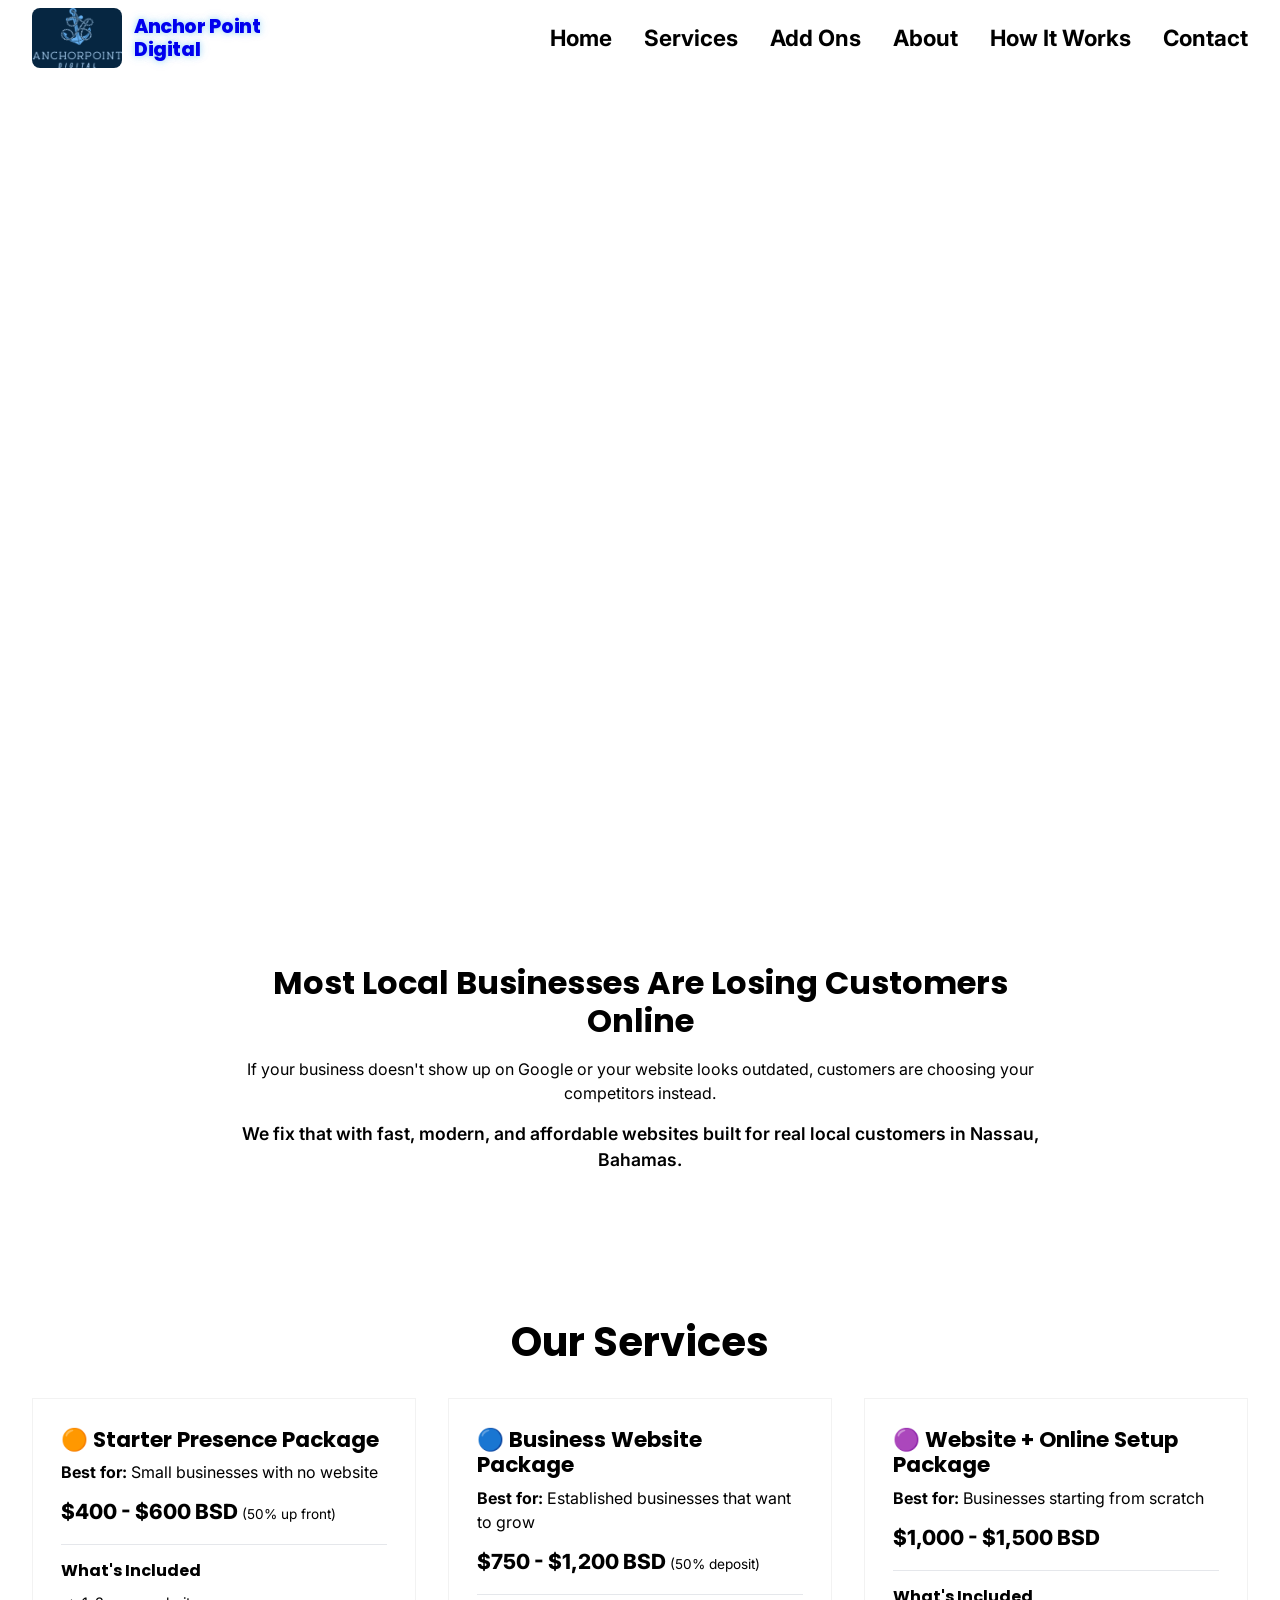
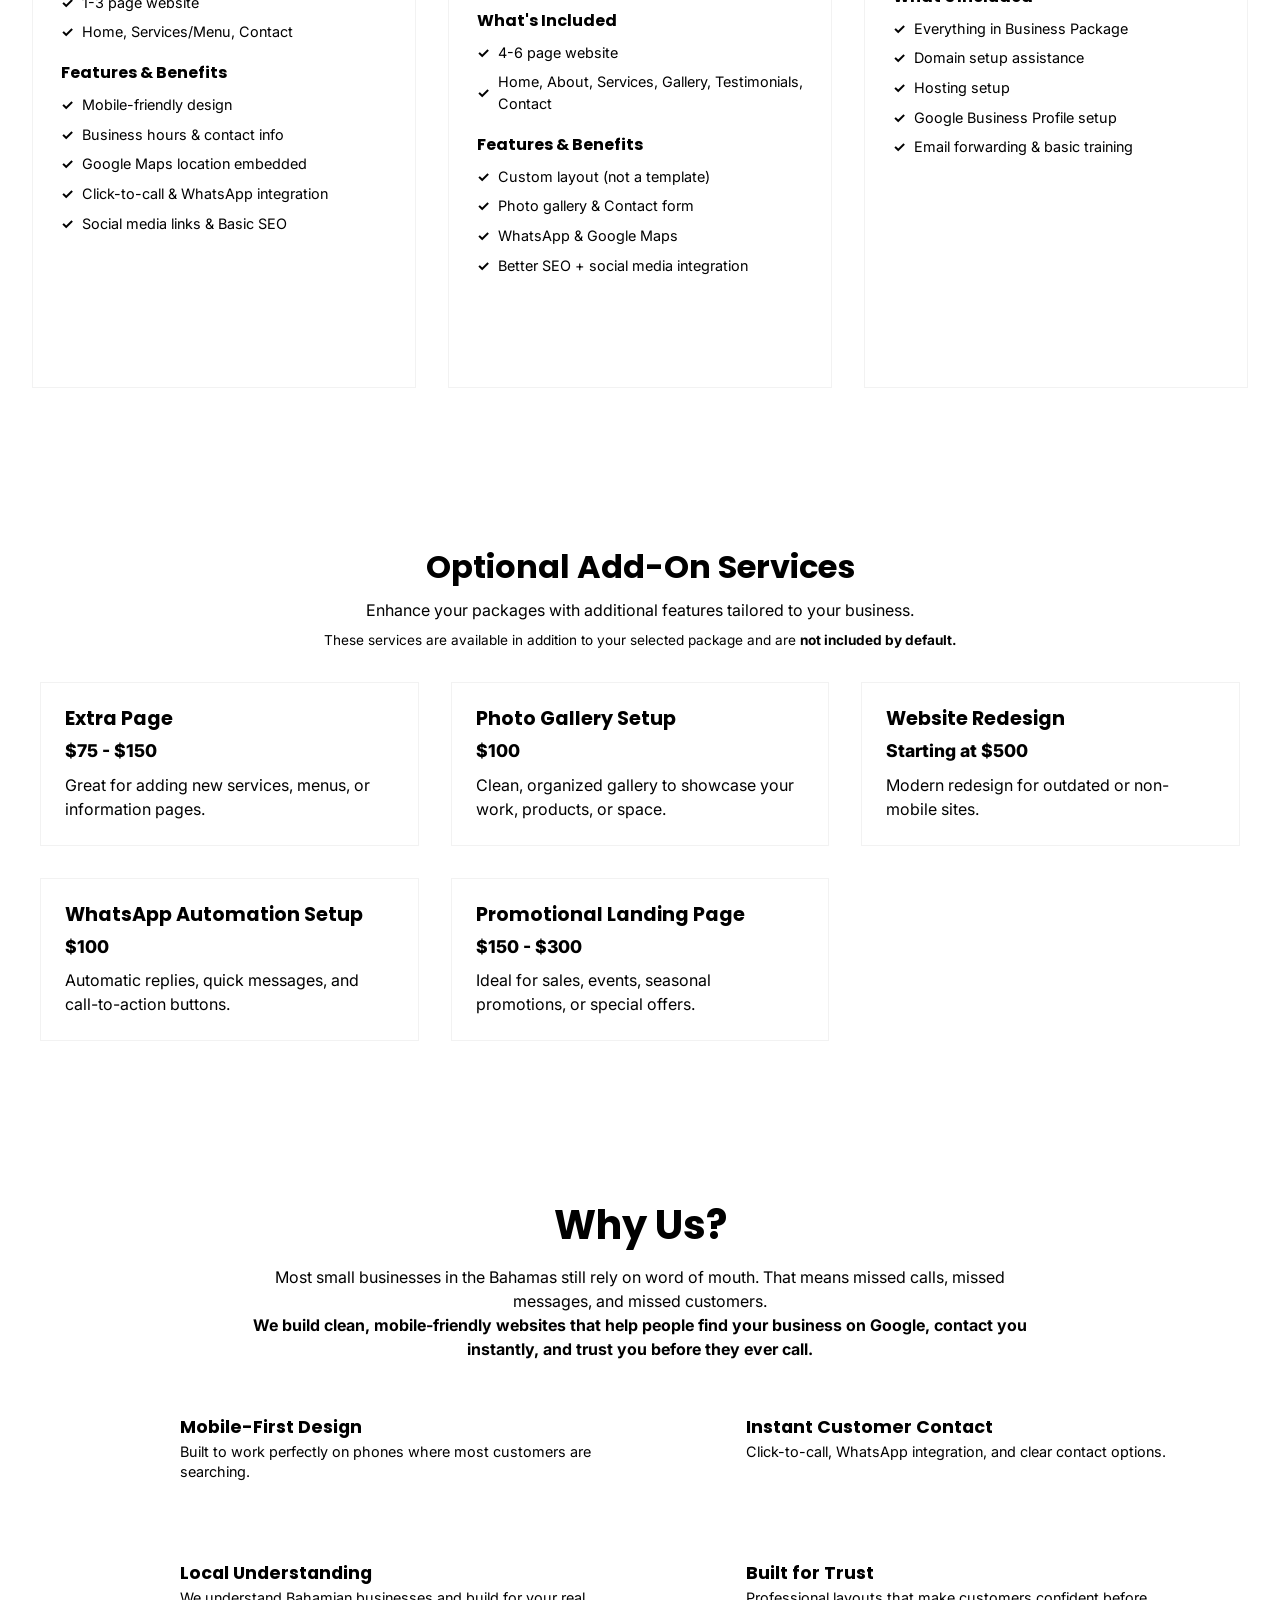
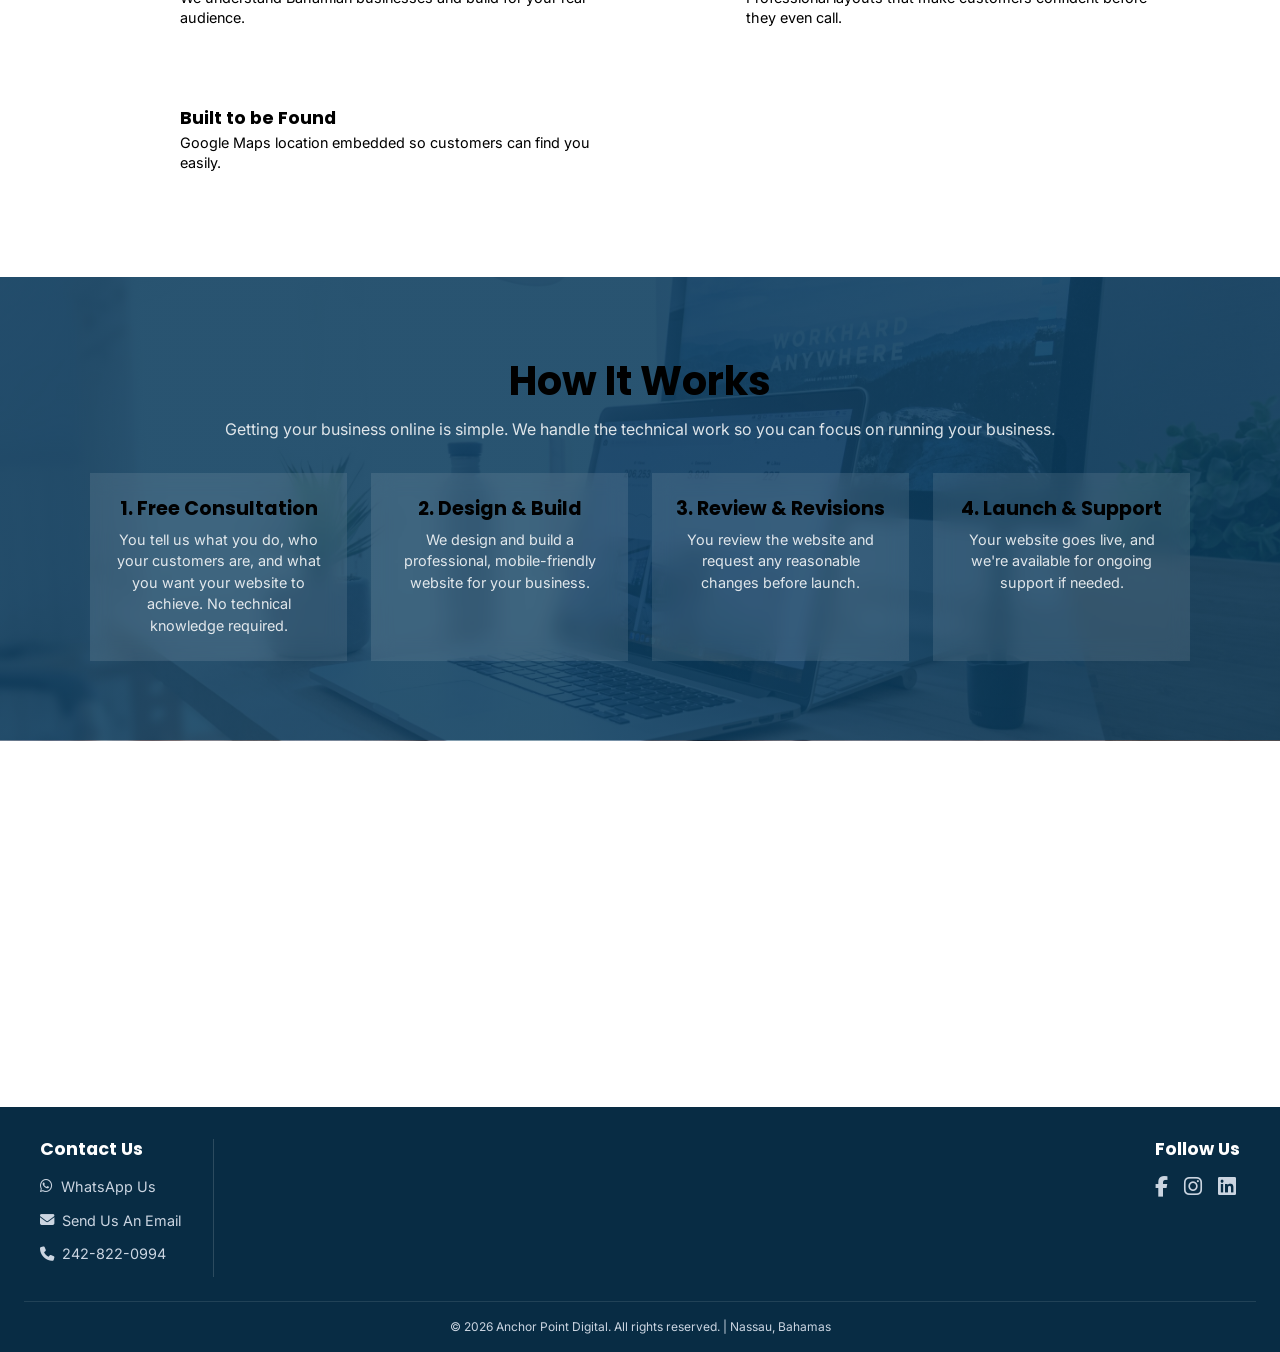
==== commit 40ede1b1: "New update" ====
--- a/index.html
+++ b/index.html
@@ -2,69 +2,63 @@
 <html lang="en">
 <head>
     <meta charset="UTF-8">
-    <meta name="viewport" content="width=device-width, initial-scale=1.0">
+    <meta name="viewport" content="width=device-width, initial-scale=1.0, viewport-fit=cover">
     <meta name="description" content="AnchorPointDev builds affordable websites and web apps for small businesses in Nassau, Bahamas. Get fast, modern, and responsive websites that grow your business.">
     <meta name="keywords" content="web development Nassau, Bahamas website design, affordable websites Bahamas, small business web developer Nassau">
+    <meta name="theme-color" content="#0B3C5D">
     <title>AnchorPointDev | Affordable Web Development in Nassau Bahamas</title>
-    <link rel="stylesheet" href="css/root.css">
-    <link rel="stylesheet" href="css/styles.css">    
-    <link rel="preconnect" href="https://fonts.googleapis.com"/>
-    <link rel="preconnect" href="https://fonts.gstatic.com" crossorigin/>
-    <link href="https://fonts.googleapis.com/css2?family=Poppins:ital,wght@0,100;0,200;0,300;0,400;0,500;0,600;0,700;0,800;0,900;1,100;1,200;1,300;1,400;1,500;1,600;1,700;1,800;1,900&family=Roboto:ital,wght@0,100..900;1,100..900&display=swap" rel="stylesheet"/>
-    <link rel="stylesheet" href="https://cdnjs.cloudflare.com/ajax/libs/font-awesome/6.5.1/css/all.min.css"/>
-    
+    <link rel="preconnect" href="https://fonts.googleapis.com">
+    <link rel="preconnect" href="https://fonts.gstatic.com" crossorigin>
+    <link href="https://fonts.googleapis.com/css2?family=Inter:opsz,wght@14..32,300;14..32,400;14..32,500;14..32,600;14..32,700;14..32,800&family=Poppins:wght@400;500;600;700;800&display=swap" rel="stylesheet">
+    <link rel="stylesheet" href="https://cdnjs.cloudflare.com/ajax/libs/font-awesome/6.5.1/css/all.min.css">
+    <link rel="stylesheet" href="css/styles.css">
+    <link rel="stylesheet" href="./css/root.css">
+    <link rel="icon" type="image/png" href="./images/favicon-96x96.png" sizes="96x96">
+    <link rel="icon" type="image/svg+xml" href="./images/favicon.svg">
+    <link rel="shortcut icon" href="./images/favicon.ico">
+    <link rel="apple-touch-icon" sizes="180x180" href="./images/apple-touch-icon.png">
 </head>
-
 <body>
     <header>
-        <!-- Logo plus quick links -->
-        <nav class="nav-bar">
+        <nav class="navbar">
             <div class="nav-container">
-                <a href="#home"><img src="images/AnchorDigital.png" alt="Anchor point digital Logo" /></a>
-                <!-- desktop Menu -->
-
+                <a href="#home" class="logo">
+                    <img src="images/AnchorDigital.png" alt="Anchor Point Digital Logo">
+                    <span class="logo-text">Anchor Point Digital</span>
+                </a>
                 <ul class="nav-links">
                     <li><a href="#home">Home</a></li>
                     <li><a href="#services">Services</a></li>
                     <li><a href="#addons">Add Ons</a></li>
                     <li><a href="#why-us">About</a></li>
-                    <li><a href="#how-it-works"> How It Works</a></li>
+                    <li><a href="#how-it-works">How It Works</a></li>
                     <li><a href="#contact">Contact</a></li>
                 </ul>
-
-                <!-- Mobile humburger ☰</button> -->
-            <button class="menu-toggle">☰</button>
-            </div>
-            
-
-            <ul class="dropdown-menu">
-                <li class="menu-logo">
-                    <img src="images/AnchorDigital.png" alt="Anchor Point Digital Logo"/>
-                </li>
-            
-           <!-- Mobile dropdown menu -->
+                <button class="menu-toggle" aria-label="Menu">
+                    <i class="fas fa-bars"></i>
+                </button>
+            </div>
+            <div class="dropdown-menu">
+                <ul>
                     <li><a href="#home">Home</a></li>
                     <li><a href="#services">Services</a></li>
                     <li><a href="#addons">Add Ons</a></li>
                     <li><a href="#why-us">About</a></li>
                     <li><a href="#how-it-works">How It Works</a></li>
-                    <li><a href="#contact">Contact</a></li> 
+                    <li><a href="#contact">Contact</a></li>
                 </ul>
-           
-                <!-- overlay -->
+            </div>
             <div class="overlay"></div>
         </nav>
     </header>
 
+    <main>
         <section id="home" class="hero">
             <div class="hero-overlay">
                 <div class="hero-content">
-                    <!-- headline, subheadline, CTA -->
-                     <h1 class="highlight">Affordable Web Development for Businesses in Nassau, Bahamas</h1>
-                    <p><span class="highlight">Stop Being Invisible Online.</span> <br/>Be Found. Be Booked. Be Busy.</p>
-
-                    <p>Our mission is to help Bahamian small businesses build a strong online presence that makes them easy to find, easy to trust, and easy to contact.</p>
-
+                    <h1>Affordable Web Development for Businesses in <span class="highlight">Nassau, Bahamas</span></h1>
+                    <p><span class="highlight">Stop Being Invisible Online.</span> <br>Be Found. Be Booked. Be Busy.</p>
+                    <p class="hero-description">Our mission is to help Bahamian small businesses build a strong online presence that makes them easy to find, easy to trust, and easy to contact.</p>
                     <div class="hero-buttons">
                         <a href="./html/form.html#contact-form" class="btn-primary">Get Free Quote</a>
                         <a href="./html/projects.html" class="btn-secondary">View Portfolio</a>
@@ -73,323 +67,230 @@
             </div>
         </section>
 
-        <main>
-            <section class="problem-section">
-                <div class="problem-container">
-
-                    <h2>Most Local Businesses Are Losing Customers Online</h2>
-                    <p class="problem-text">
-                        If your business doesn't show up on Google or your website looks outdated, customers are choosing your competitors instead.
-                    </p>
-                    <p class="solution-text">
-                        We fix that with fast, modern, and affordable websites built for real local customers in Nassau, Bahamas.
-                    </p>
-                </div>
-            </section>
-        
-
-            <section id="services" class="services">
-                <!-- Service cards -->
-                    <div class="service-container">
-                    
-                    <h2>Our Services</h2>
-
-                        <div class="services-grid">
-
-                            <div class="service-card">
-                                <h3>🟠Starter Presence Package</h3>
-
-                                <p><strong>Best for:</strong> Small businesses with no website</p>
-
-                                <span class="price"><p><strong>Price:</strong> $400 - $600 BSD (50% up front)</p></span>
-                                <hr/>
-
-                                <h4> What's included</h4>
-
-                                <ul>
-                                    <li>✔️ 1-3 page website</li>
-                                    <li>✔️ Home</li>
-                                    <li>✔️ Services/Menu</li>
-                                    <li>✔️ Contact</li>
-                                </ul>
-
-                                    
-                                <h4>Features & Benifits</h4>
-
-                                <ul>
-                                    <li>✔️ Mobile-friendly design (optimized for phones)</li>
-                                    <li>✔️ Clear business hours & contact information</li>
-                                    <li>✔️ Google Maps location embedded</li>
-                                    <li>✔️ Click-to-call & WhatsApp integration</li>
-                                    <li>✔️ Social media links</li>
-                                    <li>✔️ Basic SEO (business name + island)</li>
-                                </ul>
-
-                                <a href="#contact" class="btn-primary"> Get started</a>
-                            </div>
-                        
-                            
-
-                            <div class="service-card">
-                                    <h3>🔵Business Website Package</h3>
-                                    <p><strong>Best for:</strong> Established businesses that want to grow</p>
-                                    <span class="price"><p><strong>Price: $750 - $1,200 BSD (50% initial deposit)</strong></p></span>
-                                    <hr/>
-                                
-                                    <h4>What's included</h4>
-
-                                <ul>
-                                    <li>✔️ 4-6 page website</li>
-                                    <li>✔️ Home</li>
-                                    <li>✔️ About</li>
-                                    <li>✔️ Services</li>
-                                    <li>✔️ Gallery</li>
-                                    <li>✔️ Testimonials</li>
-                                    <li>✔️ Contact</li>
-                                </ul>
-
-                                    
-
-                                <h4>Features & Benefits</h4>
-
-                                <ul>
-                                    <li>✔️ Custom layout(not a generic template)</li>
-                                    <li>✔️ Photo gallery</li>
-                                    <li>✔️ Contact form</li>
-                                    <li>✔️ WhatsApp</li>
-                                    <li>✔️ Google Maps</li>
-                                    <li>✔️ Better SEO (service + island)</li>
-                                    <li>✔️ Facebook, instagram, + others integration</li>
-                                </ul>
-
-                                        <a href="#contact" class="btn-primary"> Get started</a>
-                                </div>
-
-                            <div class="service-card">
-                                    <h3>🟣Website + Online Setup Package</h3>
-                                    <p><strong>Best for:</strong> Businesses starting from scratch</p>
-                                
-                                    <p class="price"><strong>Price:</strong>$1,000 - 1,500 BSD</p>
-                                    <hr/>
-
-                                    <h4>What's Included</h4>
-
-                                    <ul>
-                                        <li>✔️ Everything in the Business Website Package</li>
-                                        <li>✔️ Domain setup assistance</li>
-                                        <li>✔️ Hosting setup</li>
-                                        <li>✔️ Google Business Profile setup</li>
-                                        <li>✔️ Email forwarding (info@businessname.com)</li>
-                                        <li>✔️ Basic training on how to request updates</li>
-                                    </ul>
-                                    <a href="#contact" class="btn-primary"> Get started</a>
-                            </div>
-                        </div>
-                    </div>
-            </section>  
-                
-            <section id="addons" class="addons">        
-                    <div class="addons-container">
-
-                        <div class="addons-header">
-                            <h2>Optional Add-On Services</h2>
-                            <p>Enhance your packages with additional features tailored to your business.</p>
-                            <p>These services are available in addition to your selected package and are <strong>not included by default.</strong></p>
-                        </div>
-                        
-                        <div class="addons-grid"> 
-                            
-                            <div class="addon-card"> 
-                                <h3>Extra Page</h3>
-                                <p class="addon-price">$75 - $150</p>
-                                <p>Great for adding new services, menus, or information pages.</p>
-                            </div>
-                                
-                            <div class="addon-card">
-                                <h3>Photo Gallery Setup</h3>
-                                <p class="addon-price">$100</p>
-                                <p>Clean, organized gallery to showcase your work, products, or space.</p>
-                            </div>
-                                
-                            <div class="addon-card">
-                                <h3>Website Redesign</h3>
-                                <p class="addon-price">Starting at $500</p>
-                                <p>Modern redesign for outdated or non-mobile sites.</p>
-                            </div>
-                                
-                            <div class="addon-card">
-                                <h3>WhatsApp Automation Setup</h3>
-                                <p class="addon-price">$100</p>
-                                <p>Automatic replies, quick messages, and call-to-action buttons for faster customer response.</p>
-                            </div>
-                                
-                            <div class="addon-card"> 
-                                <h3>Promotional Landing Page</h3>
-                                <p class="addon-price">$150 - $300</p>
-                                <p>Ideal for sales, events, seasonal promotions, or special offers.</p>
-                            </div>  
-                        </div>
-                    </div>
-            </section>
-
-            <section id="why-us" class="why-us">
-                <div class="why-container">
-               <!-- trust and benefits -->
-
-                    <div class="why-intro">
-                        <h2>Why Us?</h2>
-                        <p>Most small businesses in the Bahamas still rely on word of mouth. That means missed calls, missed messages, and missed customers.</p>
-
-                        <p class="highlight">We build clean, mobile-friendly websites that help people find your business on Google, contact you instantly, and trust you before they ever call.</p>
-                    </div>
-
-                    <div class="why-grid">
-                        <div class="why-items">
-                            <div class="why-icon">
-                                <i class="fa-solid fa-mobile-screen"></i>
-                            </div>
-
-                            <div class="why-text"> 
-                                <h3>Mobile-First Design</h3>
-                                <p>Built to work perfectly on phones where most customers are searching.</p>
-                            </div>
-                        </div>
-
-                        <div class="why-items">
-                            <div class="why-icon">
-                                <i class="fa-solid fa-comments"></i>
-                            </div>
-
-                            <div class="why-text">
-                                <h3>Instant Customer Contact</h3>
-                                <p>Click-to-call, WhatsApp integration, and clear contact options.</p>
-                            </div>
-                        </div>
-
-                        <div class="why-items">
-                            <div class="why-icon">
-                                <i class="fa-solid fa-handshake"></i>
-                            </div>
-                            <div class="why-text">
-                                <h3>Local Understanding</h3>
-                                <p>We understand Bahamian businesses and build for your real audience.</p>
-                            </div>
-                        </div>
-
-                            <div class="why-items">
-                                <div class="why-icon">
-                                    <i class="fa-solid fa-shield-halved"></i>
-                                </div> 
-
-                                <div class="why-text">
-                                    <h3>Built for Trust</h3>
-                                    <p>Professional layouts that make customers confident before they even call.</p>
-                                </div>
-                            </div>
-
-                        <div class="why-items">
-                            <div class="why-icon">
-                                <i class="fa-solid fa-location-dot"></i>
-                            </div>
-
-                            <div class="why-text">
-                              <h3>Built to be found</h3>
-                                <p> Google Maps location embedded so customers can find you easily</p>  
-                            </div>
-                        </div>
-                    </div>
-                </div>
-            </section>
-
-            <section id="how-it-works" class="how-it-works">
-                <div class="how-overlay">
-                    <div class="how-it-works-container">
-                        <!-- How it works -->
-                        <h2 class="highlight">How it works</h2>
-                        <!-- Four step process -->
-                        <p class="highlight">Getting your business online is simple. We handle the technical work so you can focus on running your business.</p>
-
-                        <div class="steps">
-
-                            <div class="step">
-                                <h3>1. Free consultaion</h3>
-                                <p>You tell us what you do, who your customers are, and what you want your website to achieve. No technical knowledge required.</p>
-                            </div>
-
-                            <div class="step">
-                                <h3>2. Website design & Build</h3>
-                                <p>We design and build a professional, mobile-friendly website for your business</p>
-                            </div>
-
-                            <div class="step">
-                                <h3>3. Review & Revisions</h3>
-                                <p>You review the website and request any reasonable changes before launch.</p>
-                            </div>
-
-                            <div class="step">
-                                <h3>4. Launch & Support</h3>
-                                <p>Your website goes live, and we're available for ongoing support if needed.</p>
-                            </div>
-                        </div>
-                    </div>
-                </div>
-            </section>
-
-            <section id="contact" class="contact-cta">
-                <!-- contact -->
-
-                <div class="cta-container">
-                     <h2>Ready to Grow Your Business Online?</h2>
-                    <p>
-                    Let's build you a website that brings in real customers — not just something that sits online.
-                    </p>
-                    <p class="highlight">
-                    Free consultation. No pressure. Just real advice for your business.
-                    </p>
-                    <div class="cta-buttons">
-                        <a href="https://wa.me/12428220994" class="btn-primary">
-                            Talk on WhatsApp
-                        </a>
-                        <a href="#contact" class="btn-secondary">
-                            Get a Free Quote
-                        </a>
-                    </div>
-                </div>
-            </section>
-        </main>
-
-        <footer class="footer">
-
-            <div class="footer-container">
-
-                <!-- Contact information -->
-                <div class="footer-col"> 
-                    <h3>Contact Us</h3>
-
-                    <a href="https://wa.me/12428220994">
-                    <i class="fa-brands fa-whatsapp"></i>WhatsApp Us</a>
-
-                    <a href="mailto:altan_leonce@hotmail.com">
-                    <i class="fa-solid fa-envelope"></i>Send Us An Email</a>  
-                </div>
-
-                <!-- social column -->
-
-                <div class="footer-col">
-                    <h3>Follow Us</h3>
-
-                    <div class="social-icons">
-                        <a href="#"><i class="fa-brands fa-facebook-f"></i></a>
-                        <a href="#"><i class="fa-brands fa-instagram"></i></a>
-                        <a href="#"><i class="fa-brands fa-linkedin"></i></a>
-                    </div>
-                </div>
-                
-                <div class="footer-bottom">
-                        <p>© 2026 Anchor Point Digital. All rights reserved.</p>
-                    </div>
-            </div>
-        </footer>  
-        <script src="js/functions.js"></script>
+        <section class="problem-section">
+            <div class="problem-container">
+                <h2>Most Local Businesses Are Losing Customers Online</h2>
+                <p class="problem-text">If your business doesn't show up on Google or your website looks outdated, customers are choosing your competitors instead.</p>
+                <p class="solution-text">We fix that with fast, modern, and affordable websites built for real local customers in Nassau, Bahamas.</p>
+            </div>
+        </section>
+
+        <section id="services" class="services">
+            <div class="service-container">
+                <h2>Our Services</h2>
+                <div class="services-grid">
+                    <div class="service-card">
+                        <h3>🟠 Starter Presence Package</h3>
+                        <p><strong>Best for:</strong> Small businesses with no website</p>
+                        <p class="price">$400 - $600 BSD <span>(50% up front)</span></p>
+                        <hr>
+                        <h4>What's Included</h4>
+                        <ul>
+                            <li>1-3 page website</li>
+                            <li>Home, Services/Menu, Contact</li>
+                        </ul>
+                        <h4>Features & Benefits</h4>
+                        <ul>
+                            <li>Mobile-friendly design</li>
+                            <li>Business hours & contact info</li>
+                            <li>Google Maps location embedded</li>
+                            <li>Click-to-call & WhatsApp integration</li>
+                            <li>Social media links & Basic SEO</li>
+                        </ul>
+                        <a href="#contact" class="btn-primary">Get Started</a>
+                    </div>
+                    <div class="service-card">
+                        <h3>🔵 Business Website Package</h3>
+                        <p><strong>Best for:</strong> Established businesses that want to grow</p>
+                        <p class="price">$750 - $1,200 BSD <span>(50% deposit)</span></p>
+                        <hr>
+                        <h4>What's Included</h4>
+                        <ul>
+                            <li>4-6 page website</li>
+                            <li>Home, About, Services, Gallery, Testimonials, Contact</li>
+                        </ul>
+                        <h4>Features & Benefits</h4>
+                        <ul>
+                            <li>Custom layout (not a template)</li>
+                            <li>Photo gallery & Contact form</li>
+                            <li>WhatsApp & Google Maps</li>
+                            <li>Better SEO + social media integration</li>
+                        </ul>
+                        <a href="#contact" class="btn-primary">Get Started</a>
+                    </div>
+                    <div class="service-card">
+                        <h3>🟣 Website + Online Setup Package</h3>
+                        <p><strong>Best for:</strong> Businesses starting from scratch</p>
+                        <p class="price">$1,000 - $1,500 BSD</p>
+                        <hr>
+                        <h4>What's Included</h4>
+                        <ul>
+                            <li>Everything in Business Package</li>
+                            <li>Domain setup assistance</li>
+                            <li>Hosting setup</li>
+                            <li>Google Business Profile setup</li>
+                            <li>Email forwarding & basic training</li>
+                        </ul>
+                        <a href="#contact" class="btn-primary">Get Started</a>
+                    </div>
+                </div>
+            </div>
+        </section>
+
+        <section id="addons" class="addons">
+            <div class="addons-container">
+                <div class="addons-header">
+                    <h2>Optional Add-On Services</h2>
+                    <p>Enhance your packages with additional features tailored to your business.</p>
+                    <p class="note">These services are available in addition to your selected package and are <strong>not included by default.</strong></p>
+                </div>
+                <div class="addons-grid">
+                    <div class="addon-card">
+                        <h3>Extra Page</h3>
+                        <p class="addon-price">$75 - $150</p>
+                        <p>Great for adding new services, menus, or information pages.</p>
+                    </div>
+                    <div class="addon-card">
+                        <h3>Photo Gallery Setup</h3>
+                        <p class="addon-price">$100</p>
+                        <p>Clean, organized gallery to showcase your work, products, or space.</p>
+                    </div>
+                    <div class="addon-card">
+                        <h3>Website Redesign</h3>
+                        <p class="addon-price">Starting at $500</p>
+                        <p>Modern redesign for outdated or non-mobile sites.</p>
+                    </div>
+                    <div class="addon-card">
+                        <h3>WhatsApp Automation Setup</h3>
+                        <p class="addon-price">$100</p>
+                        <p>Automatic replies, quick messages, and call-to-action buttons.</p>
+                    </div>
+                    <div class="addon-card">
+                        <h3>Promotional Landing Page</h3>
+                        <p class="addon-price">$150 - $300</p>
+                        <p>Ideal for sales, events, seasonal promotions, or special offers.</p>
+                    </div>
+                </div>
+            </div>
+        </section>
+
+        <section id="why-us" class="why-us">
+            <div class="why-container">
+                <div class="why-intro">
+                    <h2>Why Us?</h2>
+                    <p>Most small businesses in the Bahamas still rely on word of mouth. That means missed calls, missed messages, and missed customers.</p>
+                    <p class="highlight">We build clean, mobile-friendly websites that help people find your business on Google, contact you instantly, and trust you before they ever call.</p>
+                </div>
+                <div class="why-grid">
+                    <div class="why-item">
+                        <div class="why-icon"><i class="fa-solid fa-mobile-screen"></i></div>
+                        <div class="why-text">
+                            <h3>Mobile-First Design</h3>
+                            <p>Built to work perfectly on phones where most customers are searching.</p>
+                        </div>
+                    </div>
+                    <div class="why-item">
+                        <div class="why-icon"><i class="fa-solid fa-comments"></i></div>
+                        <div class="why-text">
+                            <h3>Instant Customer Contact</h3>
+                            <p>Click-to-call, WhatsApp integration, and clear contact options.</p>
+                        </div>
+                    </div>
+                    <div class="why-item">
+                        <div class="why-icon"><i class="fa-solid fa-handshake"></i></div>
+                        <div class="why-text">
+                            <h3>Local Understanding</h3>
+                            <p>We understand Bahamian businesses and build for your real audience.</p>
+                        </div>
+                    </div>
+                    <div class="why-item">
+                        <div class="why-icon"><i class="fa-solid fa-shield-halved"></i></div>
+                        <div class="why-text">
+                            <h3>Built for Trust</h3>
+                            <p>Professional layouts that make customers confident before they even call.</p>
+                        </div>
+                    </div>
+                    <div class="why-item">
+                        <div class="why-icon"><i class="fa-solid fa-location-dot"></i></div>
+                        <div class="why-text">
+                            <h3>Built to be Found</h3>
+                            <p>Google Maps location embedded so customers can find you easily.</p>
+                        </div>
+                    </div>
+                </div>
+            </div>
+        </section>
+
+        <section id="how-it-works" class="how-it-works">
+            <div class="how-overlay">
+                <div class="how-it-works-container">
+                    <h2 class="highlight">How It Works</h2>
+                    <p class="subtitle">Getting your business online is simple. We handle the technical work so you can focus on running your business.</p>
+                    <div class="steps">
+                        <div class="step">
+                            <h3>1. Free Consultation</h3>
+                            <p>You tell us what you do, who your customers are, and what you want your website to achieve. No technical knowledge required.</p>
+                        </div>
+                        <div class="step">
+                            <h3>2. Design & Build</h3>
+                            <p>We design and build a professional, mobile-friendly website for your business.</p>
+                        </div>
+                        <div class="step">
+                            <h3>3. Review & Revisions</h3>
+                            <p>You review the website and request any reasonable changes before launch.</p>
+                        </div>
+                        <div class="step">
+                            <h3>4. Launch & Support</h3>
+                            <p>Your website goes live, and we're available for ongoing support if needed.</p>
+                        </div>
+                    </div>
+                </div>
+            </div>
+        </section>
+
+        <section id="contact" class="contact-cta">
+            <div class="cta-container">
+                <h2>Ready to Grow Your Business Online?</h2>
+                <p>Let's build you a website that brings in real customers — not just something that sits online.</p>
+                <p class="highlight">Free consultation. No pressure. Just real advice for your business.</p>
+                <div class="cta-buttons">
+                    <a href="https://wa.me/12428220994" class="btn-primary" target="_blank" rel="noopener">
+                        <i class="fa-brands fa-whatsapp"></i> Talk on WhatsApp
+                    </a>
+                    <a href="./html/form.html#contact-form" class="btn-secondary">Get a Free Quote</a>
+                </div>
+            </div>
+        </section>
+    </main>
+
+    <footer class="footer">
+        <div class="footer-container">
+            <div class="footer-col">
+                <h3>Contact Us</h3>
+                <a href="https://wa.me/12428220994" target="_blank" rel="noopener">
+                    <i class="fa-brands fa-whatsapp"></i> WhatsApp Us
+                </a>
+                <a href="mailto:anchorpointdegitaldev@gmail.com">
+                    <i class="fa-solid fa-envelope"></i> Send Us An Email
+                </a>
+                <a href="tel:+12428220994">
+                    <i class="fa-solid fa-phone"></i> 242-822-0994
+                </a>
+            </div>
+            <div class="footer-col">
+                <h3>Follow Us</h3>
+                <div class="social-icons">
+                    <a href="https://www.facebook.com/AnchorPointDigital" aria-label="Facebook"><i class="fa-brands fa-facebook-f"></i></a>
+                    <a href="#" aria-label="Instagram"><i class="fa-brands fa-instagram"></i></a>
+                    <a href="#" aria-label="LinkedIn"><i class="fa-brands fa-linkedin"></i></a>
+                </div>
+            </div>
+        </div>
+        <div class="footer-bottom">
+            <p>© 2026 Anchor Point Digital. All rights reserved. | Nassau, Bahamas</p>
+        </div>
+    </footer>
+
+    <script src="js/functions.js"></script>
 </body>
-</html>
+</html>
--- a/css/styles.css
+++ b/css/styles.css
@@ -1,446 +1,339 @@
-*{
-  box-sizing: border-box;
-  margin: 0;
-  padding: 0;
+
+
+/* 
+   RESET & BASE STYLES (Mobile First)
+   */
+
+* {
+    margin: 0;
+    padding: 0;
+    box-sizing: border-box;
 }
 
 html {
-  scroll-behavior: smooth;
+    scroll-behavior: smooth;
+    overflow-x: hidden;
 }
 
 body {
-  min-height: 100vh;
-  margin: 0rem;
-  font-family: 'Roboto',sans-serif;
-  font-size: var(--primary-font-size);
-  line-height: 1.6;
-  color: var(--primary-text);
-  background-color: var(--background-color);
-  /* clean look on mobile */
-  -webkit-font-smoothing: antialiased;
-   text-rendering: optimizeLegibility;
-   /* prevents accidental horizontal scrolling on mobile. */
-   overflow-x: hidden;
-}
-
-/* universal fonts */
-h1, h2, h3, h4, h5 {
-  font-family: 'Poppins', sans-serif;
-}
-
-
-.hero p {
-  font-size: 1.125rem; /*18px*/
-}
-
-/* correct scrolling */
+    font-family: 'Inter', sans-serif;
+    font-size: var(--primary-font-size);
+    line-height: 1.5;
+    color: var(--primary-text);
+    background-color: var(--background-color);
+    overflow-x: hidden;
+    -webkit-font-smoothing: antialiased;
+}
+
+h1, h2, h3, h4, h5, h6 {
+    font-family: 'Poppins', sans-serif;
+    font-weight: 700;
+    line-height: 1.2;
+}
 
 section {
-  scroll-margin-top: 70px;
-}
-
-/* Desktop nav in mobile mode */
-
-.nav-links {
-  display: none;
-}
-
-.nav-bar {
-  position: fixed;
-  background-color: var(--secondary-color);
-  top: 0;
-  width: 100%;
-  box-shadow: 0 2px 10px (0, 0, 0, 0, 0.5);
-  z-index: 1003;
-  background: transparent;
+    scroll-margin-top: 80px;
+}
+
+img {
+    max-width: 100%;
+    height: auto;
+    display: block;
+}
+
+a {
+    text-decoration: none;
+    transition: all 0.3s ease;
+}
+
+/* 
+   HEADER & NAVIGATION (Mobile First)
+    */
+
+header {
+    position: fixed;
+    top: 0;
+    left: 0;
+    width: 100%;
+    z-index: 1000;
+    background: rgba(255, 255, 255, 0.98);
+    backdrop-filter: blur(10px);
+    box-shadow: var(--shadow-sm);
+}
+
+.navbar {
+    width: 100%;
 }
 
 .nav-container {
-  display: flex;
-  justify-content: space-between;
-  align-items: center;
-  padding: 1rem 1.25rem;
-  background-color: var(--accent-color);
-}
-
-.nav-logo {
-  height: 65px;
-  width: 65px;
-}
-
-nav {
-  background: var(--background-light);
-  box-shadow: 5px 4px 15px rgba(11, 60, 93, 0.2);
-  text-shadow: 1px 1px 1px rgba(227, 226, 233, 0.8);
-  border-bottom: 2px solid seashell;
-}
-
-nav li {
-  height: 2.4rem;
-}
-
-.nav-links li a:active {
-  transform: translateY(4px) scale(0.95);
-}
-
-.nav-links li a.active {
-  color: var(--secondary-color);
-  text-shadow: 0 4px 8px rgba(8, 117, 190, 0.9);
-}
-
-
-nav img {
-  width:70px;
-  height: 70px;
-  border-radius: 3px;
-}
-
-/* Menu toggle */
-
-.menu-toggle {
-  font-size: 1.8rem;
-  background: none;
-  border: none;
-  cursor: pointer;
-  color: var(--primary-color);
-  display: block;
-}
-
-/* Dropdown menu */
-
-.dropdown-menu {
-  position:fixed;
-  left: -75%;
-  display: flex;
-  flex-direction: column;
-  text-align: center;
-  background-color: var(--primary-color);
-  color: white;
-  width: 65%;
-  z-index: 1002;
-  border-bottom: 2px solid rgb(33, 33, 47);
-  height: 100vh;
-  padding-bottom: 3rem;
-  padding-left: 0.5rem;
-  transition: left 0.3s ease;
-  border-top-right-radius: 12px;
-  border-bottom-right-radius: 12px;
-  box-shadow: 4px 0 20px rgba(0, 0, 0, 0.2); 
-}
-
-.dropdown-menu li {
-  margin-bottom: 1.5rem;
-  padding: 0.75rem 0;
-  background-color: none;
-}
-
-.dropdown-menu li a {
-  position: relative;
-  display: block;
-  padding: 1px;
-  color: whitesmoke;
-  font-family: inherit;
-  font-weight: 600;
-  font-size: 1.5rem;
-  text-decoration: none;
-  transition: color 0.3s ease;
-  background-color: none;
-}
-
-.dropdown-menu li a:hover {
-  color: var(--secondary-color);
-  transform: translateX(6px);
-}
-
-.dropdown-menu li a::before {
-  content: "";
-  position: absolute;
-  left: -10px;
-  top: 50%;
-  transform: translateY(-10%) scale(0);
-  width: 4px;
-  height: 70%;
-  background-color: var(--secondary-color);
-  border-radius: 2px;
-  transition: transform 0.3s ease;
-}
-
-.dropdown-menu li a:hover::before {
-  transform: translateY(-10%) scale(1);
-}
-
-.dropdown-menu li a::after {
-  content: "";
-  position: absolute;
-  left: 0;
-  bottom: -5px;
-  width: 0%;
-  height: 2px;
-  background: var(--secondary-color);
-  transition: width 0.3s ease;
-}
-
-.dropdown-menu li a:hover::after {
-  width: 98%;
-}
-
-.overlay {
-  position: fixed;
-  top: 0;
-  left: 0;
-  width: 100%;
-  height: 100vh;
-  background-color: rgba(11, 60, 93, 0.40);
-  display: none;
-  z-index: 1000;
-  transition: opacity 0.3s ease;
-  backdrop-filter: blur(2px);
-}
-
-.overlay.active {
-  display: block;
-}
-
-.dropdown-menu.active {
-  left: 0;
-}
-
-@keyframes slideDown {
-  0% {opacity: 0; transform: translateY(-10px);}
-  100% {opacity: 1; transform: translateY(0);}
-}
-
-/* company logo in menu */
-
-.menu-logo {
-  margin-top: 2rem;
-  text-align: center;
-}
-
-.menu-logo img {
-  width: 120px;
-  height: 50px;
-  border-radius: 10px;
-}
-
-.menu-logo {
-  text-align: center;
-}
-
-/* Hero section */
-
-.hero {
-  position: relative;
-  height: 100vh;
-  background-image: url('../images/Anchor.jpg.jpg');
-  background-repeat: no-repeat;
-  background-position: center;
-  background-size: cover;
+    display: flex;
+    justify-content: space-between;
+    align-items: center;
+    padding: 0.75rem 1.25rem;
+    max-width: 1400px;
+    margin: 0 auto;
+}
+
+.logo img {
+    width: 90px;
+    height: 60px;
+    border-radius: 8px;
+}
+
+.logo {
   display: flex;
   align-items: center;
-  border-radius: 8px;
-  border-bottom: 2px solid rgb(33, 33, 47);
-  margin-top: 5rem;
-}
-
-/* Hero overlay */
+  gap: 0.75rem;
+  min-width: 0;
+  flex: 1;
+}
+
+/* Logo and text styling glow */
+
+.logo-text {
+  font-family: 'poppins', sans-serif;
+  font-weight: 800;
+  font-size: 1.2rem;
+  color: var(--primary-color);
+  line-height: 1.2;
+  white-space: normal;
+  letter-spacing: -0.02em;
+  max-width: 140px;
+
+   /* Glow effect */
+  text-shadow: 
+    0 0 5px rgba(28, 167, 236, 0.3),
+    0 0 10px rgba(28, 167, 236, 0.2),
+    0 0 15px rgba(28, 167, 236, 0.1);
+  transition: text-shadow 0.3s ease;
+}
+
+/* Enhanced glow on hover */
+.logo:hover .logo-text {
+    text-shadow: 
+        0 0 8px rgba(28, 167, 236, 0.5),
+        0 0 15px rgba(28, 167, 236, 0.3),
+        0 0 20px rgba(28, 167, 236, 0.2);
+}
+
+
+/* Desktop Navigation - Hidden on Mobile */
+.nav-links {
+    display: none;
+    list-style: none;
+    gap: 2rem;
+    align-items: center;
+}
+
+.nav-links li a {
+    color: var(--primary-color);
+    font-weight: 600;
+    font-size: 2rem;
+    transition: all 0.3s ease;
+    position: relative;
+}
+
+/* Mobile Menu Toggle */
+.menu-toggle {
+    background: none;
+    border: none;
+    cursor: pointer;
+    font-size: 1.5rem;
+    color: var(--primary-color);
+    padding: 0.5rem;
+    display: flex;
+    align-items: center;
+    justify-content: center;
+}
+
+/* Mobile Dropdown Menu */
+.dropdown-menu {
+    position: fixed;
+    top: 0;
+    left: -100%;
+    width: min(75%, 320px);
+    height: 100vh;
+    background: var(--primary-color);
+    z-index: 1001;
+    transition: left 0.35s ease-in-out;
+    box-shadow: 4px 0 20px rgba(0, 0, 0, 0.2);
+    overflow-y: auto;
+}
+
+.dropdown-menu.active {
+    left: 0;
+}
+
+.dropdown-menu .menu-logo {
+    padding: 2rem 1.5rem;
+    text-align: center;
+    border-bottom: 1px solid rgba(255, 255, 255, 0.15);
+    margin-bottom: 1rem;
+}
+
+.dropdown-menu .menu-logo img {
+    width: 100px;
+    height: auto;
+    margin: 0 auto;
+    border-radius: var(--radius-sm);
+}
+
+.dropdown-menu ul {
+    list-style: none;
+    padding: 0 1rem;
+}
+
+.dropdown-menu ul li a {
+    display: block;
+    padding: 0.875rem 1rem;
+    color: white;
+    font-size: 1.125rem;
+    font-weight: 600;
+    transition: all 0.25s ease;
+    border-radius: var(--radius-sm);
+}
+
+.dropdown-menu ul li a:hover {
+    color: var(--secondary-color);
+    transform: translateX(8px);
+    background: rgba(255, 255, 255, 0.05);
+}
+
+/* Overlay */
+.overlay {
+    position: fixed;
+    top: 0;
+    left: 0;
+    width: 100%;
+    height: 100%;
+    background: rgba(0, 0, 0, 0.5);
+    backdrop-filter: blur(3px);
+    z-index: 999;
+    opacity: 0;
+    visibility: hidden;
+    transition: all 0.3s ease;
+}
+
+.overlay.active {
+    opacity: 1;
+    visibility: visible;
+}
+
+/* 
+   HERO SECTION (Mobile First)
+   */
+.hero {
+    position: relative;
+    min-height: 100vh;
+    background: linear-gradient(135deg, var(--primary-color) 0%, #1B5A7A 100%);
+    display: flex;
+    align-items: center;
+    padding-top: 4rem;
+}
 
 .hero-overlay {
-  width: 100%;
-  height: 100%;
-  background: linear-gradient(
-    rgba(11, 60, 93, 0.75),
-    rgba(11, 60, 93, 0.55)
-  );
-  display: flex;
-  align-items: center;
-}
-
-/* hero content */
+    width: 100%;
+    padding: 4rem 1.5rem;
+}
 
 .hero-content {
-  color: white;
-  padding: 0 2rem;
-  max-width: 600px;
+    max-width: 700px;
+    margin: 0 auto;
+    text-align: center;
 }
 
 .hero h1 {
-  font-size: 2.8rem;
-  line-height: 1.2;
-  margin-bottom: 1rem;
+    font-size: clamp(1.8rem, 6vw, 3rem);
+    color: white;
+    margin-bottom: 1rem;
+    letter-spacing: -0.02em;
 }
 
 .hero p {
-  font-size: 1.2rem;
-  margin-bottom: 2rem;
-  opacity: 0.9;
-}
-
-/* hero span */
+    font-size: clamp(1rem, 4vw, 1.25rem);
+    color: rgba(255, 255, 255, 0.9);
+    margin-bottom: 1rem;
+}
+
+.hero-description {
+    margin-bottom: 1.5rem;
+}
 
 .highlight {
-  color: var(--secondary-color);
-  text-shadow: 0 0 12px rgba(28, 167, 236, 0.6);
-}
-
-/* CTA Buttons */
+    color: var(--secondary-color);
+    font-weight: 700;
+}
 
 .hero-buttons {
-  display: flex;
-  align-items: center;
-  gap: 1rem;
-  flex-wrap: wrap;
-}
-
+    display: flex;
+    flex-wrap: wrap;
+    justify-content: center;
+    gap: 1rem;
+    margin-top: 1.5rem;
+}
+
+/* Buttons */
 .btn-primary {
-  position: relative;
-  background-color: var(--secondary-color);
-  color: white;
-  padding: 0.6rem 1.6rem;
-  border-radius: 6px;
-  text-decoration: none;
-  font-weight: 600;
-  margin-right: 1rem;
-  font-family: inherit;
-  overflow: hidden;
-  transition: 0.3s ease;
-  box-shadow: 0 6px 0 rgba(11, 60, 90, 0.04);
-}
-
+    display: inline-block;
+    padding: 0.875rem 1.75rem;
+    background: var(--secondary-color);
+    color: white;
+    font-weight: 600;
+    border-radius: 50px;
+    transition: all 0.3s ease;
+    text-align: center;
+    border: none;
+    cursor: pointer;
+}
 
 .btn-primary:hover {
-  background-color: var(--primary-color);
-}
-
-/* primary btn before and after */
-
-.btn-primary::after {
-  height: 100%;
-  width: 100%;
-  top: 0;
-  left: 0;
-  background: rgba(255,255,255,0.05);
-  transform: scaleX(0);
-  transform-origin: left;
-}
-
-.btn-primary:hover::before {
-  width: 100%;
-  left: 0;
-}
-
-.btn-primary:hover::after {
-  transform: scaleX(1);
-}
-
-/* secondary btn */
+    background: #0e8bc4;
+    transform: translateY(-3px);
+    box-shadow: 0 8px 20px rgba(28, 167, 236, 0.3);
+}
 
 .btn-secondary {
-  position: relative;
-  display: inline-block;
-  border: 2px solid white;
-  color: white;
-  padding: 0.4rem 1rem;
-  text-decoration: none;
-  font-weight: 600;
-  font-family: inherit;
-  transition: color 0.3s ease, border-color 0.3s ease;
-  border-radius: 2px;
-  overflow: hidden;
-  z-index: 1;
-}
-
-
-
-/* before and after seconday buttons */
-
-.btn-secondary::before {
-  content: "";
-  position: absolute;
-  top: 0;
-  left: -100%;
-  height: 100%;
-  width: 100%;
-  background: var(--secondary-color);
-  transition: left 0.3s ease;
-  z-index: -1;
-}
-
-.btn-secondary::after {
-  content: "";
-  position: absolute;
-  top: 0;
-  left: -75%;
-  width: 50%;
-  height: 100%;
-  background: linear-gradient(
-    120deg, 
-    transparent,
-    rgba(255, 255, 255, 0.4)
-  );
-  transform: skewX(-20deg);
-  transition: left 0.5s ease;
-}
-
-.btn-secondary:hover::before {
-  left: 0;
-}
-
-.btn-secondary:hover::after {
-  left: 130%;
+    display: inline-block;
+    padding: 0.875rem 1.75rem;
+    background: transparent;
+    color: white;
+    font-weight: 600;
+    border-radius: 50px;
+    transition: all 0.3s ease;
+    text-align: center;
+    border: 2px solid white;
 }
 
 .btn-secondary:hover {
-  border-color: var(--secondary-color);
-}
-
-/* before and after button unviersal styles*/
-
-.btn-primary::before, 
-.btn-secondary::after {
-  content: "";
-  position: absolute;
-  width: 0;
-  height: 2px;
-  background: white;
-  bottom: 0;
-  left: 50%;
-  transition: all 0.3s ease;
-}
-
-/* button sinking */
-
-.btn-primary,.btn-secondary {
-  transition: transform 0.08s ease, box-shadow 0.08s ease; 
-}
-
-.btn-primary:active,
-.btn-secondary:active {
-  transform: translateY(4px);
-  box-shadow: 0 2px 0 reba(0, 0, 0, 0.03);
-  box-shadow: 0 2px 0 rgba(12, 11, 11, 0.3);
-  border-radius: 3px;
-}
-
-/* Problem section */
-
+    background: white;
+    color: var(--primary-color);
+    transform: translateY(-3px);
+}
+
+/* 
+   PROBLEM SECTION (Mobile First)
+   */
 .problem-section {
-    padding: 80px 20px;
-    background: var(--primary-color);
-    color: white;
-    text-align: center;
+    padding: 3rem 1.5rem;
+    background: var(--accent-color);
+    text-align: center;
+}
+
+.problem-container {
+    max-width: 800px;
+    margin: 0 auto;
 }
 
 .problem-section h2 {
-    color: white;
-    font-size: 2rem;
-    margin-bottom: 25px;
+    font-size: clamp(1.5rem, 5vw, 2rem);
+    color: var(--primary-color);
+    margin-bottom: 1rem;
 }
 
 .problem-text {
-    color: rgba(255,255,255,0.75);
-    margin-bottom: 20px;
-    font-size: 1.1rem;
+    color: var(--text-muted);
+    margin-bottom: 1rem;
+    font-size: 1rem;
 }
 
 .solution-text {
@@ -449,668 +342,602 @@
     font-size: 1.1rem;
 }
 
-/* services section */
+/* 
+    */
 .services {
-  background-color: var(--accent-color);
-  padding: 6rem 2rem;
-}
-
-.services-container {
-  max-width: 1200px;
-  margin: 0 auto;
-}
-
-/* section heading */
-
-.services h2 {
-  text-align: center;
-  font-size: 2.4rem;
-  color: var(--primary-color);
-  margin-bottom: 3rem;
-}
-
-/* grid layout */
+    padding: 3rem 1.5rem;
+    background: var(--background-color);
+}
+
+.service-container h2 {
+    text-align: center;
+    font-size: clamp(1.75rem, 5vw, 2.5rem);
+    color: var(--primary-color);
+    margin-bottom: 2rem;
+}
 
 .services-grid {
-  display: grid;
-  gap: 4rem;
-}
-
-@media (min-width: 900px) {
-  .services-grid {
-    grid-template-columns: repeat(3, 1fr);
-  }
-}
-
-/* service cards */
+    display: grid;
+    gap: 1.5rem;
+    max-width: 1280px;
+    margin: 0 auto;
+}
 
 .service-card {
-  position: relative;
-  background-color: whitesmoke;
-  padding: 2.5rem 2rem;
-  border-radius: 16px;
-  box-shadow: 12px 15px 35px rgba(11, 132, 213, 0.08);
-  display: flex;
-  flex-direction: column;
-  transition: transform 0.3s ease, box-shadow 0.3s ease;
-  overflow: hidden;
-  margin-bottom: -1rem;
-}
-
-/* service cards hover */
+    background: var(--card-color);
+    border-radius: var(--radius-lg);
+    padding: 1.75rem;
+    box-shadow: var(--shadow-sm);
+    transition: all 0.3s ease;
+    border: 1px solid rgba(0, 0, 0, 0.05);
+}
 
 .service-card:hover {
-  transform: translateY(-10px);
-  box-shadow: 3px 2px 5px 8px rgba(1, 12, 114, 0.3);
-  transition: transform 0.3s ease;
+    transform: translateY(-5px);
+    box-shadow: var(--shadow-md);
 }
 
 .service-card h3 {
-  color: var(--primary-color);
-  margin-bottom: 1rem;
-  font-size: 1.3rem;
+    color: var(--primary-color);
+    font-size: 1.35rem;
+    margin-bottom: 0.5rem;
 }
 
 .price {
-  font-size: 1.4rem;
-  font-weight: 700;
-  color: var(--secondary-color);
-  margin: 1rem 0;
+    font-size: 1.3rem;
+    font-weight: 800;
+    color: var(--secondary-color);
+    margin: 0.75rem 0;
+}
+
+.price span {
+    font-size: 0.85rem;
+    font-weight: normal;
+    color: var(--text-muted);
 }
 
 .service-card hr {
-  border: none;
-  height: 1px;
-  background: #e5e7eb;
-  margin: 1.5rem 0;
-  padding: 1.5px 0;
-  border-bottom: 1px solid seashell;
-}
+    border: none;
+    height: 1px;
+    background: #e5e7eb;
+    margin: 1rem 0;
+}
+
+.service-card h4 {
+    color: var(--primary-color);
+    font-size: 1rem;
+    margin: 0.75rem 0 0.5rem;
+}
+
 .service-card ul {
-  list-style: none;
-  padding: 0;
-  margin: 1rem 0;
+    list-style: none;
+    margin-bottom: 1rem;
 }
 
 .service-card ul li {
-  font-size: 0.95rem;
-  margin-bottom: 0.6rem;
-  padding-left: 1.4rem;
-  position: relative;
-  font-size: 0.9rem;
-  opacity: 0.9;
+    padding: 0.25rem 0;
+    font-size: 0.9rem;
+    display: flex;
+    align-items: center;
+    gap: 0.5rem;
 }
 
 .service-card ul li::before {
-  content:"";
-  position: absolute;
-  left:0;
-  color: var(--secondary-color);
-  font-weight: bold;
-}
-
-/* button alignment */
+    content: "✓";
+    color: var(--secondary-color);
+    font-weight: bold;
+}
+
 .service-card .btn-primary {
-  margin-top: auto;
-  text-align: center;
-  width: 100%;
-}
-
-.service-card::before { 
-  content: "";
-  position: absolute;
-  top: 0;
-  left: 0;
-  width: 100%;
-  height: 30px;
-  background: linear-gradient(
-    90deg,
-    var(--primary-color),
-    var(--secondary-color)
-  );
-  box-shadow: 1px 1px 1px 1.5px rgba(11, 60, 93, 0.70);
-}
-
-/* Optional services */
-
+    display: inline-block;
+    width: 100%;
+    text-align: center;
+    margin-top: 1rem;
+    padding: 0.7rem 1rem;
+}
+
+/* 
+   ADDONS SECTION (Mobile First)
+    */
 .addons {
-  background-color: whitesmoke;
-  padding: 5rem 2rem;
-}
-
-/* addons-container */
-
-.addons-container {
-  max-width: 1100px;
-  margin: 0 auto;
+    padding: 3rem 1.5rem;
+    background: var(--accent-color);
 }
 
 .addons-header {
-  margin-top: -2.5rem;
-  margin-bottom: 2rem;
+    text-align: center;
+    max-width: 700px;
+    margin: 0 auto 2rem;
 }
 
 .addons-header h2 {
-  padding-bottom: 2rem;
-  color: var(--primary-color);
-}
-
-/* grid layout */
+    font-size: clamp(1.5rem, 5vw, 2rem);
+    color: var(--primary-color);
+    margin-bottom: 0.75rem;
+}
+
+.addons-header .note {
+    font-size: 0.85rem;
+    color: var(--text-muted);
+    margin-top: 0.5rem;
+}
 
 .addons-grid {
-  display: grid;
-  gap: 2rem;
-  flex-direction: column;
-}
-
+    display: grid;
+    gap: 1rem;
+    max-width: 1200px;
+    margin: 0 auto;
+}
+
+.addon-card {
+    background: var(--card-color);
+    padding: 1.5rem;
+    border-radius: var(--radius-md);
+    transition: all 0.3s ease;
+    border: 1px solid rgba(0, 0, 0, 0.05);
+}
+
+.addon-card:hover {
+    transform: translateY(-3px);
+    border-color: var(--secondary-color);
+    box-shadow: var(--shadow-sm);
+}
+
+.addon-card h3 {
+    color: var(--primary-color);
+    font-size: 1.2rem;
+    margin-bottom: 0.25rem;
+}
+
+.addon-price {
+    font-weight: 800;
+    color: var(--secondary-color);
+    font-size: 1.1rem;
+    margin: 0.5rem 0;
+}
+
+/* 
+   WHY US SECTION (Mobile First)
+  */
+.why-us {
+    padding: 3rem 1.5rem;
+    background: var(--background-color);
+}
+
+.why-intro {
+    text-align: center;
+    max-width: 800px;
+    margin: 0 auto 2rem;
+}
+
+.why-intro h2 {
+    font-size: clamp(1.75rem, 5vw, 2.5rem);
+    color: var(--primary-color);
+    margin-bottom: 1rem;
+}
+
+.why-grid {
+    display: grid;
+    gap: 1.25rem;
+    max-width: 1100px;
+    margin: 0 auto;
+}
+
+.why-item {
+    background: var(--card-color);
+    padding: 1.5rem;
+    border-radius: var(--radius-lg);
+    display: flex;
+    align-items: flex-start;
+    gap: 1rem;
+    box-shadow: var(--shadow-sm);
+    transition: all 0.3s ease;
+}
+
+.why-item:hover {
+    transform: translateY(-3px);
+    box-shadow: var(--shadow-md);
+}
+
+.why-icon {
+    width: 50px;
+    height: 50px;
+    min-width: 50px;
+    background: var(--secondary-color);
+    border-radius: 50%;
+    display: flex;
+    align-items: center;
+    justify-content: center;
+    color: white;
+    font-size: 1.3rem;
+}
+
+.why-text h3 {
+    color: var(--primary-color);
+    font-size: 1.1rem;
+    margin-bottom: 0.25rem;
+}
+
+.why-text p {
+    font-size: 0.9rem;
+    color: var(--text-muted);
+    line-height: 1.4;
+}
+
+/* 
+   HOW IT WORKS (Mobile First)
+   */
+.how-it-works {
+    background: linear-gradient(rgba(11, 60, 93, 0.88), rgba(11, 60, 93, 0.88)), url('../images/How\ it\ works.jpg');
+    background-size: cover;
+    background-position: center;
+    padding: 3rem 1.5rem;
+}
+
+.how-it-works-container {
+    text-align: center;
+    max-width: 1100px;
+    margin: 0 auto;
+}
+
+.how-it-works h2 {
+    color: var(--secondary-color);
+    font-size: clamp(1.75rem, 5vw, 2.5rem);
+    margin-bottom: 0.75rem;
+}
+
+.how-it-works .subtitle {
+    color: rgba(255, 255, 255, 0.85);
+    margin-bottom: 2rem;
+    font-size: 1rem;
+}
+
+.steps {
+    display: flex;
+    flex-direction: column;
+    gap: 1.5rem;
+}
+
+.step {
+    background: rgba(255, 255, 255, 0.1);
+    backdrop-filter: blur(10px);
+    padding: 1.5rem;
+    border-radius: var(--radius-lg);
+    transition: all 0.3s ease;
+}
+
+.step h3 {
+    color: var(--secondary-color);
+    margin-bottom: 0.5rem;
+    font-size: 1.2rem;
+}
+
+.step p {
+    color: rgba(255, 255, 255, 0.85);
+    font-size: 0.9rem;
+}
+
+/* ============================================
+   CONTACT CTA (Mobile First)
+   ============================================ */
+.contact-cta {
+    background: var(--primary-color);
+    padding: 3rem 1.5rem;
+    text-align: center;
+}
+
+.cta-container {
+    max-width: 800px;
+    margin: 0 auto;
+}
+
+.cta-container h2 {
+    font-size: clamp(1.5rem, 5vw, 2.2rem);
+    color: white;
+    margin-bottom: 1rem;
+}
+
+.cta-container p {
+    color: rgba(255, 255, 255, 0.85);
+    margin-bottom: 0.75rem;
+}
+
+.cta-buttons {
+    display: flex;
+    flex-wrap: wrap;
+    justify-content: center;
+    gap: 1rem;
+    margin-top: 2rem;
+}
+
+.cta-buttons .btn-secondary {
+    border-color: white;
+    color: white;
+}
+
+.cta-buttons .btn-secondary:hover {
+    background: white;
+    color: var(--primary-color);
+}
+
+/* ============================================
+   FOOTER (Mobile First)
+   ============================================ */
+.footer {
+    background: #082c44;
+    color: #cbd5e1;
+    padding: 2rem 1.5rem 1rem;
+}
+
+.footer-container {
+    max-width: 1200px;
+    margin: 0 auto;
+    display: flex;
+    flex-direction: column;
+    gap: 2rem;
+}
+
+.footer-col h3 {
+    color: white;
+    font-size: 1.1rem;
+    margin-bottom: 1rem;
+}
+
+.footer-col a {
+    display: flex;
+    align-items: center;
+    gap: 0.5rem;
+    color: #cbd5e1;
+    margin-bottom: 0.75rem;
+    font-size: 0.9rem;
+    transition: all 0.2s ease;
+}
+
+.footer-col a:hover {
+    color: var(--secondary-color);
+}
+
+.social-icons {
+    display: flex;
+    gap: 1rem;
+}
+
+.social-icons a {
+    font-size: 1.3rem;
+}
+
+.footer-bottom {
+    text-align: center;
+    margin-top: 1.5rem;
+    padding-top: 1rem;
+    border-top: 1px solid rgba(255, 255, 255, 0.1);
+    font-size: 0.75rem;
+}
+
+/* 
+   TABLET BREAKPOINT (768px and up)
+    */
 @media (min-width: 768px) {
-  .addons-grid {
-    grid-template-columns: repeat(3, 1fr);
-  }
-}
-
-/* add-on cards style */
-
-.addon-card {
-  border: 1px solid #c8d0e1;
-  padding: 1.5rem;
-  border-radius: 12px;
-  transition: all 0.3s ease;
-}
-
-/* addon-card hover */
-
-.addon-card:hover {
-  border-color: var(--secondary-color);
-  transform: translateY(-5px);
-  box-shadow: 0 10px 10px rgba(11, 60, 93, 0.8);
-}
-
-/* addon-prices */
-
-.addon-price {
-  font-weight: 700;
-  font-size: 1.2rem;
-  color: var(--secondary-color);
-  margin: 0.5rem 0 1rem;
-  white-space: nowrap;
-}
-
-/* addon-card h3 styling */
-
-.addon-card h3 {
-  margin: 0 0 0.05rem;
-  background: linear-gradient(
-    90deg,
-    var(--primary-color),
-    var(--secondary-color)
-  );
-  -webkit-text-fill-color: transparent;
-  -webkit-background-clip: text;
-}
-
-.addon-card p {
-  margin: 0;
-  opacity: 0.8;
-}
-
-/* Why-us */
-
-.why-us {
-  background-color: var(--accent-color);
-  padding: 2rem 2rem;
-}
-
-/* why-container */
-.why-container {
-  max-width: 1100px;
-  margin: 1rem auto;
-}
-
-/* intro styling */
-
-.why-intro {
-  text-align: center;
-  margin-bottom: 1rem;
-}
-
-.why-intro h2 {
-  font-size: 2.3rem;
-  color: var(--primary-color);
-  line-height: 1.6;
-  padding-bottom: 1rem;
-}
-
-.why-intro p {
-  margin-top: 1rem;
-  margin-bottom: 1rem;
-  line-height: 1.6;
-  max-width: 700px;
-}
-
-.highlight {
-  font-weight: 600;
-}
-
-/* why us grid */
-
-.why-grid {
-  display: grid;
-  gap: 2rem;
-}
-
-@media (min-width: 768px) {
-  .why-grid {
-    grid-template-columns: repeat(2, 1fr);
-  }
-}
-
-/* benefit cards */
-
-.why-items {
-  display: flex;
-  flex-direction: column;
-  align-items: center;
-  justify-content: center;
-  gap: 1.2rem;
-  background-color: whitesmoke;
-  padding: 2rem;
-  border-radius: 2rem;
-  box-shadow: 0 12px 30px rgba(11, 60, 93, 0.2);
-  transition: transform 0.25s ease, box-shadow 0.25s ease;
-  margin-top: 1.3rem;
-}
-
-/* icon styles */
-
-.why-icon {
-  width: 50px;
-  height: 50px;
-  min-width: 50px;
-  border-radius: 50%;
-  background-color: var(--secondary-color);
-  color: whitesmoke;
-  display: flex;
-  flex-direction: column;
-  align-items: center;
-  justify-content: center;
-  font-weight: bold;
-  font-size: 1.2rem;
-  margin-bottom: 1rem;
-}
-
-.why-items h3 {
- 
-  margin: 0 0 0.5rem;
-  color: var(--primary-color);
-}
-
-.why-items:hover {
-  transform: translateY(-6px);
-  box-shadow: 0 18px 40px rgba(11, 60, 93, 0.30);
-}
-
-.why-text p {
-  align-items: center;
-  margin: 0;
-  line-height: 1.6;
-  opacity: 0.85;
-}
-
-/* How it works section */
-
-.how-it-works {
-  background-image: url("../images/How\ it\ works.jpg");
-  background-repeat: no-repeat;
-  background-size: cover;
-  background-position:center;
-}
-
-.how-overlay {
-  background: rgba(11, 60, 93, 0.7);
-  padding: 10rem 2rem;
-  border-bottom: 0.5px solid rgba(11, 60, 93);
-  box-shadow: 0 1px 1px 1px rgba(11, 60, 93);
-  border-radius: 3px;
-}
-
-.how-it-works h2 {
-  text-align: center;
-  margin-bottom: 3rem;
-  font-size: 2rem;
-  /* text-shadow: 2px 2px 5px rgba(9, 9, 9, 0.9); */
-  color: var(--secondary-color);
-  opacity: 0.9;
-}
-
-.how-it-works p {
-  color: var(--secondary-color);
-  font-size: 1.5rem;
-  /* text-shadow: 1px 1px 3px rgba(9, 9, 9, 0.9); */
-  margin-bottom: 2rem;
-  opacity: 0.9;
-}
-
-.steps {
-  display: flex;
-  justify-content: center;
-  gap: 2rem;
-  flex-wrap: wrap;
-  flex-direction: column;
-}
-
-.step {
-  text-align: center;
-  max-width: 280px;
-}
-
-.step h3 {
-  margin-bottom: 0.5rem;
-  color: var(--accent-color);
-  text-shadow: 2px 2px 5px rgba(9, 9, 9, 0.9);
-}
-
-.step p {
-  opacity: 0.9;
-  color: var(--accent-color);
-  text-align: center;
-  text-shadow: 2px 2px 5px rgba(9, 9, 9, 0.9);
-}
-
-/* contact us section */
-
-.contact-cta {
-  background: var(--primary-color);
-  color: whitesmoke;
-  padding: 5rem 2rem;
-  text-align: center;
-}
-
-/* cta-container */
-
-.cta-container {
-  max-width: 900px;
-  margin: 0 auto;
-}
-
-.contact-cta h2 {
-  font-size: 2.2rem;
-  margin-bottom: 1.5rem;
-}
-
-.cta-benefits {
-  margin-bottom: 2.5rem;
-}
-
-.cta-benefits p {
-  margin: 0.5rem 0;
-  font-size: 1rem;
-}
-
-.cta-benefits i {
-  color: var(--secondary-color);
-  margin-right: 0.5rem;
-  font-size: 1.5rem;
-}
-
-.contact-cta h3 {
-  margin-bottom: 1.5rem;
-  font-weight: 500;
-}
-
-.cta-buttons {
-  display: flex;
-  flex-direction: column;
-  justify-content: center;
-  align-items: center;
-  gap: 1rem;
-  flex-wrap: wrap;
-  padding: 3rem 8rem;
-}
-
-.btn-outline {
-  border: 2px solid white;
-  margin-top: 12px;
-  color: white;
-  text-decoration: none;
-  font-weight: 600;
-  font-family: inherit;
-  transition: color 0.3s ease, border-color 0.3s ease;
-  border-radius: 2px;
-  overflow: hidden;
-  z-index: 1;
-}
-
-.btn-outline:hover::before {
-  content: "";
-  position: absolute;
-  top: 0;
-  left: -100%;
-  height: 100%;
-  width: 100%;
-  background: var(--secondary-color);
-  transition: left 0.3s ease;
-  z-index: -1;
-}
-
-.btn-outline::after {
-  content: "";
-  position: absolute;
-  top: 0;
-  left: -75%;
-  width: 50%;
-  height: 100%;
-  background: linear-gradient(
-    120deg, 
-    transparent,
-    rgba(255, 255, 255, 0.4)
-  );
-  transform: skewX(-20deg);
-  transition: left 0.5s ease;
-  
-}
-
-.btn-outline::before {
-  left: 0;
-}
-
-.btn-outline:hover::after {
-  left: 130%;
-}
-
-.btn-outline:hover {
-  border-color: var(--secondary-color);
-}
-
-/* footer */
-
-.footer {
-  background: #082c44;
-  color: whitesmoke;
-  padding: 3rem 2rem;
-}
-
-.footer-container {
-  max-width: 1000px;
-  margin: 0 auto;
-  display: flex;
-  flex-direction: column;
-  justify-content: space-between;
-  flex-wrap: wrap;
-  gap: 2rem;
-}
-
-.footer-col h3 {
-  margin-bottom: 1rem;
-}
-
-.footer-col a {
-  display: block;
-  margin-bottom: 0.7rem;
-  color: whitesmoke;
-  text-decoration: none;
-  opacity: 0.85;
-}
-
-.footer-col a:hover {
-  opacity: 1;
-}
-
-.footer i {
-  margin-right: 8px;
-  color: var(--secondary-color);
-}
-
-.social-ions {
-  display: flex;
-  gap: 1rem;
-  font-size: 1.3rem;
-}
-
-.social-ions a {
-  color: whitesmoke;
-  transition: transform 0.2s ease;
-}
-
-.social-ions a:hover {
-  transform: translateY(-3px);
-}
-
-.footer-bottom {
-  width: 100%;
-  margin-top: 2rem;
-  padding-top: 1.5rem;
-  border-top: 1px solid rgba(255, 255, 255, 0.1);
-  text-align: center;
-  font-size: 0.85rem;
-  opacity: 0.7;
-}
-
-/* Media queries */
-
-/* =========================
-   TABLET STYLES (768px+)
-========================= */
-
-@media (min-width: 768px) {
-
-  .why-grid {
-    grid-template-columns: repeat(2, 1fr);
-  }
-
-  .addons-grid {
-    grid-template-columns: repeat(3, 1fr);
-  }
-
-  .cta-buttons {
-    flex-direction: row;
-  }
-
-}
-
-
-/* =========================
-   DESKTOP STYLES (1024px+)
-========================= */
-
+    section {
+        scroll-margin-top: 90px;
+    }
+
+    .services-grid {
+        grid-template-columns: repeat(2, 1fr);
+        gap: 2rem;
+    }
+
+    .addons-grid {
+        grid-template-columns: repeat(2, 1fr);
+        gap: 1.5rem;
+    }
+
+    .why-grid {
+        grid-template-columns: repeat(2, 1fr);
+        gap: 1.5rem;
+    }
+
+    .steps {
+        flex-direction: row;
+        flex-wrap: wrap;
+        justify-content: center;
+    }
+
+    .step {
+        flex: 1;
+        min-width: 200px;
+    }
+
+    .footer-container {
+        flex-direction: row;
+        justify-content: space-between;
+    }
+
+    .footer-col:first-child {
+        border-right: 1px solid rgba(255, 255, 255, 0.15);
+        padding-right: 2rem;
+    }
+
+    .footer-col:last-child {
+        padding-left: 2rem;
+    }
+
+    .hero-content {
+        text-align: left;
+        margin: 0;
+    }
+
+    .hero-buttons {
+        justify-content: flex-start;
+    }
+
+    .problem-section {
+        padding: 4rem 2rem;
+    }
+
+    .logo-text {
+        line-height: 1.2;
+        max-width: 140px;
+    }
+}
+
+/* 
+   DESKTOP BREAKPOINT (1024px and up)
+ */
 @media (min-width: 1024px) {
-
-  .menu-toggle {
-    display: none;
-  }
-
-  .dropdown-menu {
-    display: none !important;
-  }
-
-  .nav-links {
-    display: flex;
-    flex-direction: row;
-    gap: 1rem;
-    list-style: none;
-  }
-
-  .nav-links a {
-    text-decoration: none;
-    color: var(--primary-color);
-    font-weight: 700;
-    margin-right: 6rem;
-    font-size: 1.4rem;
-    cursor: pointer;
-  }
-
-  .nav-links a:hover {
-    color: rgba(57, 72, 104, 0.80);
-  }
-
-  .nav-links li a {
-    position: relative;
-    transition: transform 0.08s ease, color 0.2 ease, text-shadow 0.2s ease;
-  }
-
-  .nav-links li a:hover {
-    transform: translateY(-10px);
-    text-shadow: 0 4px 6px rgba(11, 60, 93, 0.30);
-    color: rgb(32, 45, 85, 0.8);
-  }
-
-  .nav-links li a:active {
-    transform: translateY(4px);
-    text-shadow: 0 1px 2px rgba(11, 60, 93, 0.2);
-  }
-
-  .nav-container {
-    display: flex;
-    justify-content: space-between;
-  }
-
-  .services-grid {
-    grid-template-columns: repeat(3, 1fr);
-  }
-
-  .steps {
-    flex-direction: row;
-  }
-
-  .addons-header {
-    text-align: center;
-  }
-
-  .why-intro p {
-    text-align: center;
-    width: 100%;
-    margin-left: 12rem;
-  }
-
-  .btn-outline {
-    padding: .4rem .7rem;
-    margin-top: 2px;
-    margin-left: 12px;
-  }
-
-  .footer-container {
-   display: flex;
-   flex-direction: row;
-   justify-content: space-between;
-   align-items: flex-start;
-  }
-
-  .footer-col {
-    width: 40%;
-  }
-
-  .footer-col:first-child {
-    border-right: 1px solid rgba(225, 255, 255, 0.2);
-    padding-right: 3rem;
-  }
-
-  .footer-col:last-child {
-    padding-left: 3rem;
-  }
-
-  .footer-bottom {
-    width: 100%;
-    text-align: center;
-    margin-top: 2rem;
-  }
-}
+    .menu-toggle {
+        display: none;
+    }
+
+    .dropdown-menu {
+        display: none !important;
+    }
+
+    .nav-links {
+        display: flex;
+    }
+
+    .nav-container {
+        padding: 0.5rem 2rem;
+    }
+
+    .services-grid {
+        grid-template-columns: repeat(3, 1fr);
+        gap: 2rem;
+    }
+
+    .addons-grid {
+        grid-template-columns: repeat(3, 1fr);
+        gap: 2rem;
+    }
+
+    .why-grid {
+        gap: 2rem;
+    }
+
+    .steps {
+        flex-wrap: nowrap;
+    }
+
+    .services {
+        padding: 5rem 2rem;
+    }
+
+    .addons {
+        padding: 5rem 2rem;
+    }
+
+    .why-us {
+        padding: 5rem 2rem;
+    }
+
+    .how-it-works {
+        padding: 5rem 2rem;
+    }
+
+    .contact-cta {
+        padding: 5rem 2rem;
+    }
+
+    .hero h1 {
+        font-size: 3.2rem;
+    }
+
+    .nav-links li a {
+        font-size: 1.4rem;
+        font-weight: 700;
+    }
+
+    .nav-links li a::after {
+        content: '';
+        position: absolute;
+        bottom: -8px;
+        left: 0;
+        width: 0;
+        height: 2px;
+        background: var(--secondary-color);
+        transition: width 0.3s ease;
+    }
+
+    .nav-links li a:hover::after {
+        width: 100%;
+    }
+}
+
+/* 
+   LARGE DESKTOP (1440px and up)
+    */
+@media (min-width: 1440px) {
+    .nav-container {
+        padding: 0.75rem 4rem;
+    }
+
+    .services-grid,
+    .addons-grid,
+    .why-grid {
+        gap: 2.5rem;
+    }
+
+    .service-card {
+        padding: 2rem;
+    }
+}
+
+/* 
+   UTILITY & ACCESSIBILITY
+  */
+@media (max-width: 480px) {
+    .service-card h3 {
+        font-size: 1.2rem;
+    }
+
+    .why-item {
+        flex-direction: column;
+        align-items: center;
+        text-align: center;
+    }
+
+    .btn-primary, .btn-secondary {
+        padding: 0.7rem 1.25rem;
+        font-size: 0.9rem;
+    }
+
+    .hero-buttons {
+        flex-direction: column;
+        align-items: stretch;
+    }
+
+    .cta-buttons {
+        flex-direction: column;
+        align-items: stretch;
+    }
+
+    @media (max-width: 480px) {
+    .logo img {
+        width: 70px;
+        height: auto;
+    }
+
+    .logo-text {
+        font-size: 0.85rem;
+        max-width: 100px;
+    }
+
+    .nav-container {
+        padding: 0.75rem;
+    }
+}
+}
+
+/* Smooth active state for buttons */
+.btn-primary:active,
+.btn-secondary:active {
+    transform: translateY(2px);
+}
+
+/* Focus styles for accessibility */
+a:focus-visible,
+button:focus-visible {
+    outline: 2px solid var(--secondary-color);
+    outline-offset: 2px;
+}
